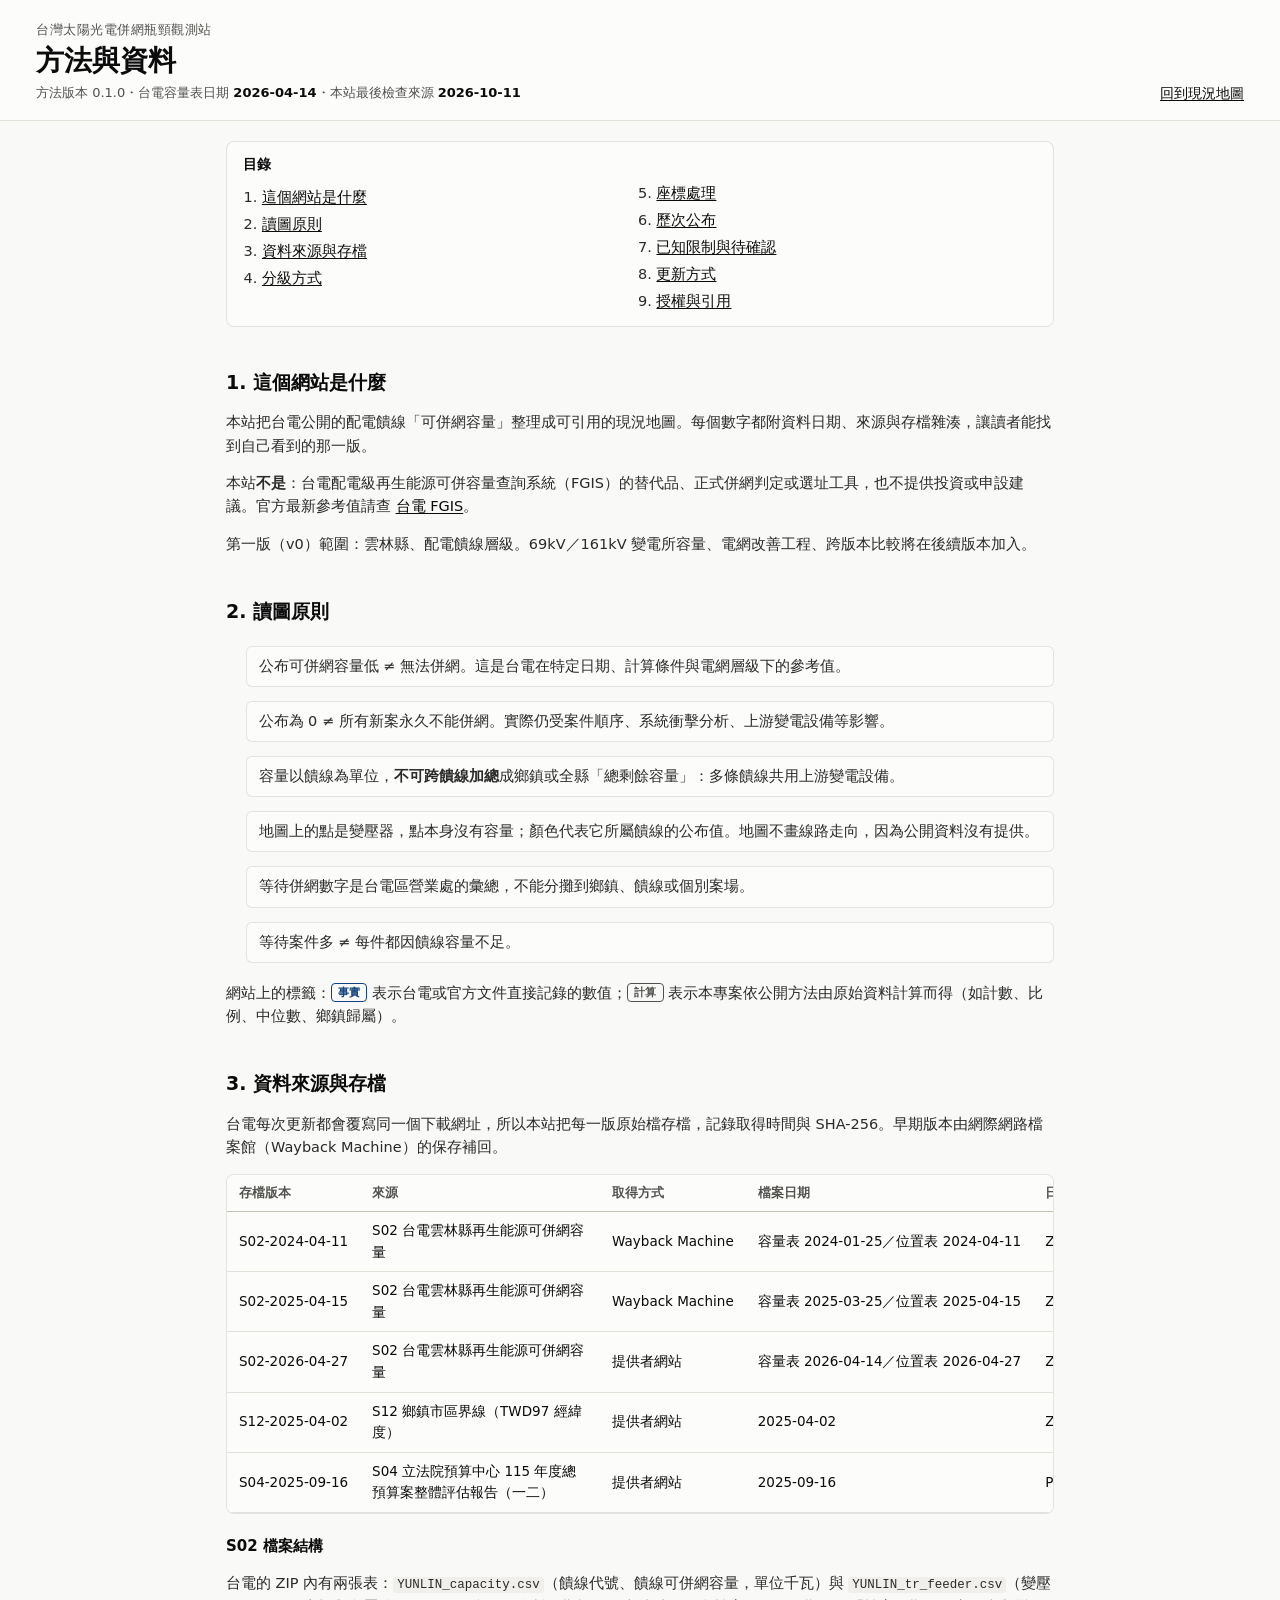
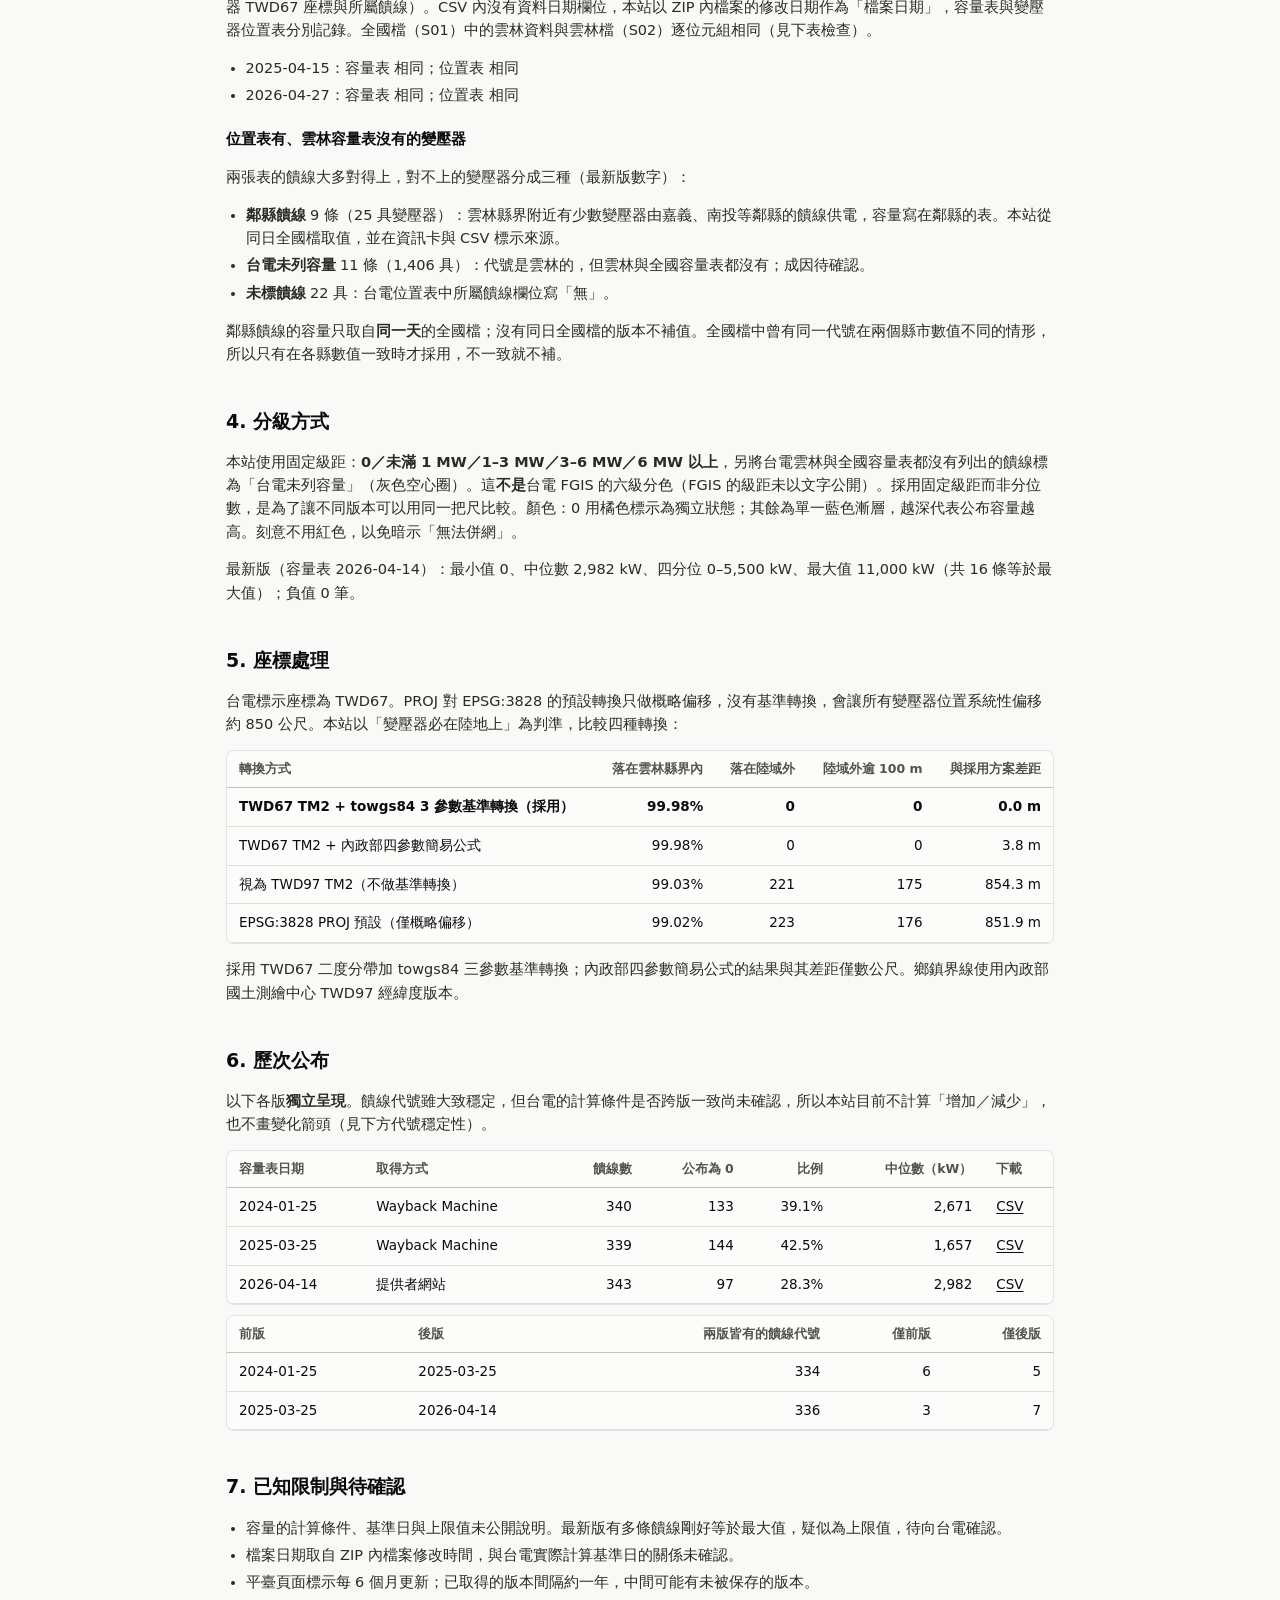
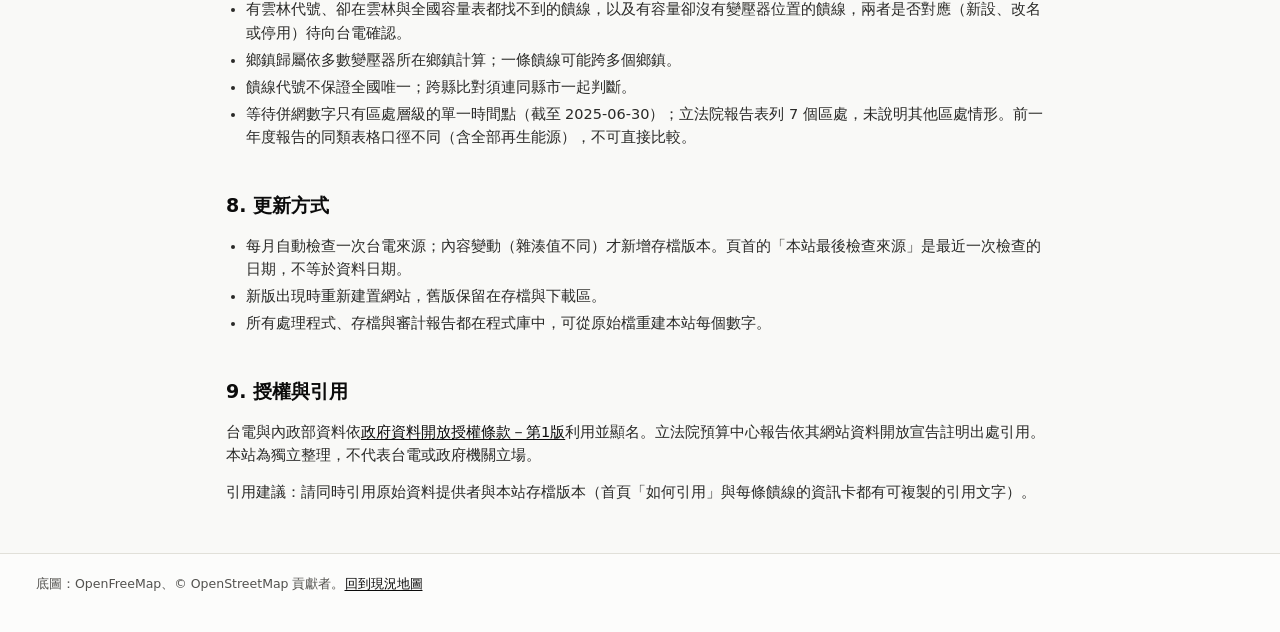
==== web/methods.html @ f29a84ef "Add single-file preview build and basemap fallback - src/publish/build_preview.py bundles the site i" ====
<!doctype html>
<html lang="zh-Hant-TW">
<head>
<meta charset="utf-8">
<meta name="viewport" content="width=device-width, initial-scale=1">
<title>方法與資料｜台灣太陽光電併網瓶頸觀測站</title>
<meta name="description" content="資料來源、存檔版本、座標處理、分級方式與限制說明。">
<link rel="stylesheet" href="style.css?v=0.1.2">
<style>
  .doc { max-width: 860px; }
  .doc h2 { font-size: 19px; margin: 36px 0 8px; padding-top: 4px; }
  .doc h3 { font-size: 15px; margin: 20px 0 6px; }
  .doc p, .doc li { font-size: 14.5px; color: #2a2a28; }
  .doc ul { padding-left: 1.3em; }
  .doc li { margin: 4px 0; }
  .doc code { font-size: 12.5px; background: #f0efec; padding: 1px 4px; border-radius: 3px; word-break: break-all; }
  .doc .table-scroll { margin: 10px 0; }
  .ne { display: grid; grid-template-columns: 1fr; gap: 6px; padding: 0; list-style: none; }
  .ne li { background: var(--surface); border: 1px solid var(--ring); border-radius: 6px; padding: 8px 12px; }
  #snap-table td:nth-child(2) { min-width: 240px; white-space: normal; }
  #crs-table td:first-child { min-width: 260px; }
  .toc { font-size: 13.5px; background: var(--surface); border: 1px solid var(--ring); border-radius: var(--radius); padding: 12px 16px; margin-top: 20px; }
  .toc ol { margin: 6px 0 0; padding-left: 1.4em; columns: 2; }
  @media (max-width: 600px) { .toc ol { columns: 1; } }
</style>
</head>
<body>
<header class="site-head">
  <div class="wrap head-row">
    <div>
      <p class="kicker">台灣太陽光電併網瓶頸觀測站</p>
      <h1>方法與資料</h1>
      <p class="dates" id="dates">載入中…</p>
    </div>
    <nav class="head-nav" aria-label="網站"><a href="./">回到現況地圖</a></nav>
  </div>
</header>

<main class="wrap doc">
  <nav class="toc" aria-label="目錄"><b>目錄</b>
    <ol>
      <li><a href="#what">這個網站是什麼</a></li>
      <li><a href="#read">讀圖原則</a></li>
      <li><a href="#sources">資料來源與存檔</a></li>
      <li><a href="#classes">分級方式</a></li>
      <li><a href="#crs">座標處理</a></li>
      <li><a href="#history">歷次公布</a></li>
      <li><a href="#limits">已知限制與待確認</a></li>
      <li><a href="#update">更新方式</a></li>
      <li><a href="#license">授權與引用</a></li>
    </ol>
  </nav>

  <h2 id="what">1. 這個網站是什麼</h2>
  <p>本站把台電公開的配電饋線「可併網容量」整理成可引用的現況地圖。每個數字都附資料日期、來源與存檔雜湊，讓讀者能找到自己看到的那一版。</p>
  <p>本站<b>不是</b>：台電配電級再生能源可併容量查詢系統（FGIS）的替代品、正式併網判定或選址工具，也不提供投資或申設建議。官方最新參考值請查 <a href="https://service.taipower.com.tw/hcweb/geohc/" rel="noopener">台電 FGIS</a>。</p>
  <p>第一版（v0）範圍：雲林縣、配電饋線層級。69kV／161kV 變電所容量、電網改善工程、跨版本比較將在後續版本加入。</p>

  <h2 id="read">2. 讀圖原則</h2>
  <ul class="ne">
    <li>公布可併網容量低 ≠ 無法併網。這是台電在特定日期、計算條件與電網層級下的參考值。</li>
    <li>公布為 0 ≠ 所有新案永久不能併網。實際仍受案件順序、系統衝擊分析、上游變電設備等影響。</li>
    <li>容量以饋線為單位，<b>不可跨饋線加總</b>成鄉鎮或全縣「總剩餘容量」：多條饋線共用上游變電設備。</li>
    <li>地圖上的點是變壓器，點本身沒有容量；顏色代表它所屬饋線的公布值。地圖不畫線路走向，因為公開資料沒有提供。</li>
    <li>等待併網數字是台電區營業處的彙總，不能分攤到鄉鎮、饋線或個別案場。</li>
    <li>等待案件多 ≠ 每件都因饋線容量不足。</li>
  </ul>
  <p>網站上的標籤：<span class="tag" data-tag="observed">事實</span> 表示台電或官方文件直接記錄的數值；<span class="tag" data-tag="derived">計算</span> 表示本專案依公開方法由原始資料計算而得（如計數、比例、中位數、鄉鎮歸屬）。</p>

  <h2 id="sources">3. 資料來源與存檔</h2>
  <p>台電每次更新都會覆寫同一個下載網址，所以本站把每一版原始檔存檔，記錄取得時間與 SHA-256。早期版本由網際網路檔案館（Wayback Machine）的保存補回。</p>
  <div class="table-scroll"><table class="data" id="snap-table">
    <thead><tr><th>存檔版本</th><th>來源</th><th>取得方式</th><th>檔案日期</th><th>日期依據</th><th>SHA-256</th></tr></thead>
    <tbody></tbody>
  </table></div>
  <h3>S02 檔案結構</h3>
  <p>台電的 ZIP 內有兩張表：<code>YUNLIN_capacity.csv</code>（饋線代號、饋線可併網容量，單位千瓦）與 <code>YUNLIN_tr_feeder.csv</code>（變壓器 TWD67 座標與所屬饋線）。CSV 內沒有資料日期欄位，本站以 ZIP 內檔案的修改日期作為「檔案日期」，容量表與變壓器位置表分別記錄。全國檔（S01）中的雲林資料與雲林檔（S02）逐位元組相同（見下表檢查）。</p>
  <ul id="xcheck"></ul>
  <h3>位置表有、雲林容量表沒有的變壓器</h3>
  <p>兩張表的饋線大多對得上，對不上的變壓器分成三種（最新版數字）：</p>
  <ul id="gap-list"></ul>
  <p>鄰縣饋線的容量只取自<b>同一天</b>的全國檔；沒有同日全國檔的版本不補值。全國檔中曾有同一代號在兩個縣市數值不同的情形，所以只有在各縣數值一致時才採用，不一致就不補。</p>

  <h2 id="classes">4. 分級方式</h2>
  <p>本站使用固定級距：<b>0／未滿 1 MW／1–3 MW／3–6 MW／6 MW 以上</b>，另將台電雲林與全國容量表都沒有列出的饋線標為「台電未列容量」（灰色空心圈）。這<b>不是</b>台電 FGIS 的六級分色（FGIS 的級距未以文字公開）。採用固定級距而非分位數，是為了讓不同版本可以用同一把尺比較。顏色：0 用橘色標示為獨立狀態；其餘為單一藍色漸層，越深代表公布容量越高。刻意不用紅色，以免暗示「無法併網」。</p>
  <p id="cap-note"></p>

  <h2 id="crs">5. 座標處理</h2>
  <p>台電標示座標為 TWD67。PROJ 對 EPSG:3828 的預設轉換只做概略偏移，沒有基準轉換，會讓所有變壓器位置系統性偏移約 850 公尺。本站以「變壓器必在陸地上」為判準，比較四種轉換：</p>
  <div class="table-scroll"><table class="data" id="crs-table">
    <thead><tr><th>轉換方式</th><th class="num">落在雲林縣界內</th><th class="num">落在陸域外</th><th class="num">陸域外逾 100 m</th><th class="num">與採用方案差距</th></tr></thead>
    <tbody></tbody>
  </table></div>
  <p>採用 TWD67 二度分帶加 towgs84 三參數基準轉換；內政部四參數簡易公式的結果與其差距僅數公尺。鄉鎮界線使用內政部國土測繪中心 TWD97 經緯度版本。</p>

  <h2 id="history">6. 歷次公布</h2>
  <p>以下各版<b>獨立呈現</b>。饋線代號雖大致穩定，但台電的計算條件是否跨版一致尚未確認，所以本站目前不計算「增加／減少」，也不畫變化箭頭（見下方代號穩定性）。</p>
  <div class="table-scroll"><table class="data" id="hist-table">
    <thead><tr><th>容量表日期</th><th>取得方式</th><th class="num">饋線數</th><th class="num">公布為 0</th><th class="num">比例</th><th class="num">中位數（kW）</th><th>下載</th></tr></thead>
    <tbody></tbody>
  </table></div>
  <div class="table-scroll"><table class="data" id="stab-table">
    <thead><tr><th>前版</th><th>後版</th><th class="num">兩版皆有的饋線代號</th><th class="num">僅前版</th><th class="num">僅後版</th></tr></thead>
    <tbody></tbody>
  </table></div>

  <h2 id="limits">7. 已知限制與待確認</h2>
  <ul>
    <li>容量的計算條件、基準日與上限值未公開說明。最新版有多條饋線剛好等於最大值，疑似為上限值，待向台電確認。</li>
    <li>檔案日期取自 ZIP 內檔案修改時間，與台電實際計算基準日的關係未確認。</li>
    <li>平臺頁面標示每 6 個月更新；已取得的版本間隔約一年，中間可能有未被保存的版本。</li>
    <li>有雲林代號、卻在雲林與全國容量表都找不到的饋線，以及有容量卻沒有變壓器位置的饋線，兩者是否對應（新設、改名或停用）待向台電確認。</li>
    <li>鄉鎮歸屬依多數變壓器所在鄉鎮計算；一條饋線可能跨多個鄉鎮。</li>
    <li>饋線代號不保證全國唯一；跨縣比對須連同縣市一起判斷。</li>
    <li>等待併網數字只有區處層級的單一時間點（截至 2025-06-30）；立法院報告表列 7 個區處，未說明其他區處情形。前一年度報告的同類表格口徑不同（含全部再生能源），不可直接比較。</li>
  </ul>

  <h2 id="update">8. 更新方式</h2>
  <ul>
    <li>每月自動檢查一次台電來源；內容變動（雜湊值不同）才新增存檔版本。頁首的「本站最後檢查來源」是最近一次檢查的日期，不等於資料日期。</li>
    <li>新版出現時重新建置網站，舊版保留在存檔與下載區。</li>
    <li>所有處理程式、存檔與審計報告都在程式庫中，可從原始檔重建本站每個數字。</li>
  </ul>

  <h2 id="license">9. 授權與引用</h2>
  <p>台電與內政部資料依<a href="https://data.gov.tw/license">政府資料開放授權條款－第1版</a>利用並顯名。立法院預算中心報告依其網站資料開放宣告註明出處引用。本站為獨立整理，不代表台電或政府機關立場。</p>
  <p>引用建議：請同時引用原始資料提供者與本站存檔版本（首頁「如何引用」與每條饋線的資訊卡都有可複製的引用文字）。</p>
</main>

<footer class="site-foot"><div class="wrap"><p>底圖：OpenFreeMap、© OpenStreetMap 貢獻者。<a href="./">回到現況地圖</a></p></div></footer>

<script src="config.js?v=0.1.2"></script>
<script>
(async () => {
  const esc = (s) => String(s ?? "").replace(/[&<>"']/g, (c) => ({ "&": "&amp;", "<": "&lt;", ">": "&gt;", '"': "&quot;", "'": "&#39;" })[c]);
  const fmt = (n, d = 0) => (n == null ? "—" : Number(n).toLocaleString("zh-TW", { minimumFractionDigits: d, maximumFractionDigits: d }));
  const pct = (x) => `${(x * 100).toFixed(1)}%`;
  const CFG = window.SITE_CONFIG || {};
  const INLINE = window.__INLINE_DATA__ || null; // set in the standalone preview
  const getJSON = (u) => (INLINE && u in INLINE ? Promise.resolve(INLINE[u]) : fetch(u).then((r) => (r.ok ? r.json() : null)).catch(() => null));
  const dl = (path) => (INLINE && typeof INLINE[path] === "string"
    ? URL.createObjectURL(new Blob(["\ufeff" + INLINE[path]], { type: "text/csv;charset=utf-8" }))
    : path);
  const S = await getJSON("data/summary.json");
  const Q = await getJSON("data/queue.json");
  const L = S.latest;
  const origin = { publisher_live: "提供者網站", wayback: "Wayback Machine" };
  const basis = { zip_member_mtime: "ZIP 內檔案日期", pdf_creation_date: "PDF 建立日期" };
  const link = (path) => (CFG.repoUrl ? `<a href="${esc(CFG.repoUrl)}/blob/${esc(CFG.repoBranch || "main")}/${esc(path)}">存檔</a>` : "");

  document.getElementById("dates").innerHTML = `方法版本 ${esc(S.method_version)}・台電容量表日期 <b>${esc(L.capacity_date)}</b>・本站最後檢查來源 <b>${esc((S.source_last_checked || "").slice(0, 10))}</b>`;

  const snaps = [
    ...S.history.map((h) => ({ id: h.snapshot_id, src: "S02 台電雲林縣再生能源可併網容量", origin: h.origin, date: `容量表 ${h.capacity_date}／位置表 ${h.points_date}`, basis: "zip_member_mtime", sha: h.archive_sha256, path: h.archive_path })),
    { id: S.sources.S12.snapshot_id, src: "S12 鄉鎮市區界線（TWD97 經緯度）", origin: "publisher_live", date: S.sources.S12.snapshot_id.slice(4), basis: "zip_member_mtime", sha: S.sources.S12.sha256, path: `data/raw/S12/${S.sources.S12.snapshot_id.slice(4)}/township_1140318.zip` },
    ...(Q ? [{ id: `S04-2025-09-16`, src: "S04 立法院預算中心 115 年度總預算案整體評估報告（一二）", origin: "publisher_live", date: "2025-09-16", basis: "pdf_creation_date", sha: Q.archive_sha256, path: Q.archive_path }] : []),
  ];
  document.querySelector("#snap-table tbody").innerHTML = snaps.map((s) => `<tr><td>${esc(s.id)}</td><td>${esc(s.src)}</td><td>${esc(origin[s.origin] || s.origin)}</td><td>${esc(s.date)}</td><td>${esc(basis[s.basis])}</td><td><code title="${esc(s.sha)}">${esc(s.sha.slice(0, 16))}…</code> ${link(s.path)}</td></tr>`).join("");

  document.getElementById("xcheck").innerHTML = S.s01_s02_cross_check.map((c) => `<li>${esc(c.file_date)}：容量表 ${c.capacity === "identical" ? "相同" : esc(c.capacity)}；位置表 ${c.tr_feeder === "identical" ? "相同" : esc(c.tr_feeder)}</li>`).join("");
  const st = L.stats;
  document.getElementById("gap-list").innerHTML = [
    `<li><b>鄰縣饋線</b> ${fmt(st.feeders_other_county)} 條（${fmt(st.points_other_county)} 具變壓器）：雲林縣界附近有少數變壓器由嘉義、南投等鄰縣的饋線供電，容量寫在鄰縣的表。本站從同日全國檔取值，並在資訊卡與 CSV 標示來源。</li>`,
    `<li><b>台電未列容量</b> ${fmt(st.feeders_no_capacity_row)} 條（${fmt(st.points_no_capacity_row)} 具）：代號是雲林的，但雲林與全國容量表都沒有；成因待確認。</li>`,
    `<li><b>未標饋線</b> ${fmt(st.points_feeder_code_none)} 具：台電位置表中所屬饋線欄位寫「無」。</li>`,
  ].join("");
  document.getElementById("cap-note").textContent = `最新版（容量表 ${L.capacity_date}）：最小值 0、中位數 ${fmt(st.median_kw)} kW、四分位 ${fmt(st.p25_kw)}–${fmt(st.p75_kw)} kW、最大值 ${fmt(st.max_kw)} kW（共 ${st.count_at_max} 條等於最大值）；負值 ${st.negatives} 筆。`;

  document.querySelector("#crs-table tbody").innerHTML = Object.entries(S.crs.tests).map(([k, v]) => `<tr${k === S.crs.chosen ? ' style="font-weight:600"' : ""}><td style="white-space:normal">${esc(v.name)}${k === S.crs.chosen ? "（採用）" : ""}</td><td class="num">${(v.inside_county * 100).toFixed(2)}%</td><td class="num">${fmt(v.off_land_points)}</td><td class="num">${fmt(v.off_land_over_100m)}</td><td class="num">${fmt(v.mean_offset_from_towgs84_m, 1)} m</td></tr>`).join("");

  document.querySelector("#hist-table tbody").innerHTML = S.history.map((h) => `<tr><td>${esc(h.capacity_date)}</td><td>${esc(origin[h.origin] || h.origin)}</td><td class="num">${fmt(h.stats.feeders_with_capacity)}</td><td class="num">${fmt(h.stats.zero)}</td><td class="num">${pct(h.stats.zero_share)}</td><td class="num">${fmt(h.stats.median_kw)}</td><td><a href="${esc(dl(`data/download/yunlin_feeders_${h.capacity_date}.csv`))}" download="yunlin_feeders_${esc(h.capacity_date)}.csv">CSV</a></td></tr>`).join("");
  document.querySelector("#stab-table tbody").innerHTML = S.feeder_key_stability.map((x) => `<tr><td>${esc(x.from)}</td><td>${esc(x.to)}</td><td class="num">${fmt(x.common)}</td><td class="num">${fmt(x.only_from)}</td><td class="num">${fmt(x.only_to)}</td></tr>`).join("");
})();
</script>
</body>
</html>
---- web/style.css ----
:root {
  color-scheme: light;
  --page: #f9f9f7;
  --surface: #fcfcfb;
  --ink: #0b0b0b;
  --ink-2: #52514e;
  --ink-3: #6b6a66;
  --hair: #e1e0d9;
  --axis: #c3c2b7;
  --ring: rgba(11, 11, 11, 0.10);
  --focus: #256abf;

  /* capacity classes: "0" is a distinct state; the rest one blue ramp, light -> dark = more remaining */
  --c0: #eb6834;
  --c1: #86b6ef;
  --c2: #3987e5;
  --c3: #256abf;
  --c4: #104281;
  --cna: #898781;

  --tag-observed: #104281;
  --tag-derived: #52514e;

  --sans: system-ui, -apple-system, "PingFang TC", "Noto Sans TC", "Microsoft JhengHei", "Segoe UI", sans-serif;
  --radius: 8px;
}

* { box-sizing: border-box; }
html { -webkit-text-size-adjust: 100%; }
body {
  margin: 0;
  background: var(--page);
  color: var(--ink);
  font: 15px/1.6 var(--sans);
}
a { color: var(--ink); text-underline-offset: 2px; }
a:hover { color: var(--focus); }
:focus-visible { outline: 2px solid var(--focus); outline-offset: 2px; }
.skip { position: absolute; left: -9999px; }
.skip:focus { left: 16px; top: 8px; background: var(--surface); padding: 6px 10px; z-index: 10; }

.wrap { max-width: 1240px; margin: 0 auto; padding: 0 16px; }

/* header */
.site-head { background: var(--surface); border-bottom: 1px solid var(--hair); }
.head-row { display: flex; justify-content: space-between; align-items: flex-end; gap: 16px; padding-top: 20px; padding-bottom: 16px; flex-wrap: wrap; }
.kicker { margin: 0; font-size: 13px; color: var(--ink-2); letter-spacing: 0.04em; }
h1 { margin: 2px 0 4px; font-size: clamp(20px, 3.2vw, 28px); line-height: 1.3; font-weight: 700; }
.dates { margin: 0; font-size: 13px; color: var(--ink-2); }
.dates b { color: var(--ink); font-weight: 600; }
.head-nav { display: flex; gap: 16px; font-size: 14px; }

/* KPI tiles */
.kpis { display: grid; grid-template-columns: repeat(auto-fit, minmax(200px, 1fr)); gap: 12px; margin-top: 20px; }
.tile { background: var(--surface); border: 1px solid var(--ring); border-radius: var(--radius); padding: 14px 16px 12px; }
.tile-label { margin: 0; font-size: 13px; color: var(--ink-2); display: flex; gap: 6px; align-items: center; flex-wrap: wrap; }
.tile-value { margin: 4px 0 2px; font-size: 30px; font-weight: 700; line-height: 1.15; }
.tile-value small { font-size: 15px; font-weight: 500; color: var(--ink-2); margin-left: 4px; }
.tile-foot { margin: 0; font-size: 12px; color: var(--ink-3); }
.tile .swatch { width: 10px; height: 10px; }
.tile-hist { margin: 6px 0 4px; display: grid; grid-template-columns: auto auto; justify-content: start; gap: 0 14px; font-size: 14px; font-variant-numeric: tabular-nums; }
.tile-hist span { color: var(--ink-2); }
.tile-hist b:last-child { font-size: 15px; }

.caveat-line { margin: 14px auto 0; font-size: 14px; color: var(--ink-2); }
.caveat-line strong { color: var(--ink); }
.caveat-line em { font-style: normal; text-decoration: underline; text-decoration-color: var(--axis); text-underline-offset: 3px; }

/* tags: claim type (spec §5.1) */
.tag { display: inline-block; font-size: 11px; font-weight: 600; line-height: 1; padding: 3px 6px; border-radius: 4px; border: 1px solid currentColor; vertical-align: 2px; cursor: help; letter-spacing: 0.02em; }
.tag[data-tag="observed"] { color: var(--tag-observed); }
.tag[data-tag="derived"] { color: var(--tag-derived); }

/* map + panel */
.explore { display: grid; grid-template-columns: minmax(0, 1fr) 360px; gap: 16px; margin-top: 16px; align-items: start; }
.map-col { min-width: 0; }
#map { height: min(72vh, 680px); min-height: 420px; border-radius: var(--radius); border: 1px solid var(--ring); background: #eef0f0; }
.map-warn { margin: 0 0 8px; padding: 8px 12px; font-size: 13px; background: #fff4e5; border: 1px solid #f1c27d; border-radius: 6px; color: #5c3b00; }
.preview-banner { background: #0b0b0b; color: #fff; font-size: 13px; padding: 8px 16px; text-align: center; line-height: 1.5; }
.map-note { margin: 8px 2px 0; font-size: 12.5px; color: var(--ink-3); }
.panel { background: var(--surface); border: 1px solid var(--ring); border-radius: var(--radius); padding: 16px; position: sticky; top: 12px; max-height: calc(100vh - 24px); overflow: auto; }
.panel-title { margin: 0; font-size: 16px; }
.panel-sub { margin: 4px 0 12px; font-size: 12.5px; color: var(--ink-3); }

.legend { list-style: none; margin: 0; padding: 0; display: grid; gap: 2px; }
.legend button { all: unset; box-sizing: border-box; width: 100%; display: grid; grid-template-columns: 16px 1fr auto; gap: 10px; align-items: center; padding: 7px 8px; border-radius: 6px; cursor: pointer; min-height: 40px; }
.legend button:hover { background: #f0efec; }
.legend button:focus-visible { outline: 2px solid var(--focus); }
.legend button[aria-pressed="false"] { opacity: 0.4; }
.legend button[aria-pressed="false"] .swatch { background: transparent !important; }
.legend .lab { font-size: 14px; }
.legend .lab small { display: block; color: var(--ink-3); font-size: 11.5px; line-height: 1.3; }
.legend .cnt { font-size: 13px; color: var(--ink-2); font-variant-numeric: tabular-nums; text-align: right; }
.legend .bar { grid-column: 2 / 4; height: 4px; background: var(--hair); border-radius: 2px; overflow: hidden; margin-top: -4px; }
.legend .bar i { display: block; height: 100%; border-radius: 2px; }
.legend .cnt small { display: block; font-size: 11px; color: var(--ink-3); }
.legend-note { margin-top: 8px; font-size: 12px; line-height: 1.55; color: var(--ink-2); background: #f4f3f0; padding: 8px 10px; border-radius: 6px; }
.legend-actions { margin-top: 8px; font-size: 12.5px; }
.legend-actions button { all: unset; cursor: pointer; text-decoration: underline; color: var(--ink-2); }

.swatch { display: inline-block; width: 14px; height: 14px; border-radius: 50%; border: 1.5px solid transparent; flex: none; }
.swatch.na { background: transparent !important; border-color: var(--cna); }

/* feeder card */
.card-head { display: flex; justify-content: space-between; align-items: center; gap: 8px; }
.card-head h2 { margin: 0; font-size: 20px; letter-spacing: 0.02em; }
.close { all: unset; cursor: pointer; font-size: 13px; color: var(--ink-2); padding: 6px 8px; border-radius: 6px; }
.close:hover { background: #f0efec; }
.big { margin: 10px 0 0; font-size: 34px; font-weight: 700; line-height: 1.1; }
.big small { font-size: 15px; font-weight: 500; color: var(--ink-2); margin-left: 4px; }
.class-chip { display: inline-flex; gap: 6px; align-items: center; font-size: 13px; color: var(--ink-2); margin-top: 6px; }
.meta { margin: 12px 0 0; display: grid; grid-template-columns: auto 1fr; gap: 4px 12px; font-size: 13.5px; }
.meta dt { color: var(--ink-3); }
.meta dd { margin: 0; }
.callout { margin: 14px 0 0; padding: 10px 12px; border-left: 3px solid var(--axis); background: #f4f3f0; font-size: 13px; color: var(--ink-2); border-radius: 0 6px 6px 0; }
.callout b { color: var(--ink); }
.flags { margin: 10px 0 0; padding: 0; list-style: none; font-size: 12.5px; color: var(--ink-2); }
.flags li::before { content: "註記："; color: var(--ink-3); }
.cite-mini { margin-top: 14px; border-top: 1px solid var(--hair); padding-top: 12px; }
.cite-mini h3 { margin: 0 0 6px; font-size: 13px; }
.cite-mini .cite-text { font-size: 12.5px; }
.btn-row { display: flex; gap: 8px; flex-wrap: wrap; margin-top: 8px; }
.links { margin: 12px 0 0; padding: 0; list-style: none; font-size: 13px; display: grid; gap: 4px; }

.btn { all: unset; box-sizing: border-box; display: inline-flex; align-items: center; gap: 6px; cursor: pointer; font-size: 13px; padding: 7px 12px; min-height: 36px; border: 1px solid var(--axis); border-radius: 6px; background: var(--surface); color: var(--ink); }
.btn:hover { border-color: var(--ink-2); }
.btn:focus-visible { outline: 2px solid var(--focus); }
.btn.done { border-color: #006300; color: #006300; }

/* queue band */
.band { margin-top: 20px; background: var(--surface); border: 1px solid var(--ring); border-radius: var(--radius); padding: 16px; display: grid; grid-template-columns: minmax(0, 1fr) minmax(0, 1.4fr); gap: 16px 24px; }
.band h2 { margin: 0 0 4px; font-size: 16px; }
.band .scope { margin: 0; font-size: 12.5px; color: var(--ink-3); }
.band-figs { display: flex; gap: 28px; flex-wrap: wrap; align-items: flex-end; }
.band-figs div { min-width: 120px; }
.band-figs .v { font-size: 26px; font-weight: 700; line-height: 1.1; }
.band-figs .v small { font-size: 14px; font-weight: 500; color: var(--ink-2); margin-left: 3px; }
.band-figs .l { font-size: 12.5px; color: var(--ink-2); }
.band .src { grid-column: 1 / -1; margin: 0; font-size: 12px; color: var(--ink-3); }
.band .src a { color: var(--ink-2); }

/* blocks & tables */
.block { margin-top: 32px; }
.block-head h2 { margin: 0; font-size: 18px; }
.block-sub { margin: 4px 0 12px; font-size: 13px; color: var(--ink-2); max-width: 760px; }
.table-scroll { overflow: auto; background: var(--surface); border: 1px solid var(--ring); border-radius: var(--radius); }
.table-scroll.tall { max-height: 560px; }
table.data { width: 100%; border-collapse: collapse; font-size: 13.5px; }
table.data th, table.data td { padding: 8px 12px; border-bottom: 1px solid var(--hair); text-align: left; white-space: nowrap; }
table.data thead th { position: sticky; top: 0; background: var(--surface); z-index: 1; font-size: 12.5px; color: var(--ink-2); font-weight: 600; border-bottom: 1px solid var(--axis); }
table.data th button { all: unset; cursor: pointer; }
table.data th button[data-dir="asc"]::after { content: " ▲"; font-size: 10px; }
table.data th button[data-dir="desc"]::after { content: " ▼"; font-size: 10px; }
table.data .num { text-align: right; font-variant-numeric: tabular-nums; }
table.data tbody tr { cursor: pointer; }
table.data tbody tr:hover { background: #f4f3f0; }
table.data tbody tr[aria-selected="true"] { background: #e8f0fb; }
table.data .src-note { display: block; font-size: 11px; color: var(--ink-3); font-weight: 400; }
table.data td.flag { color: var(--ink-3); font-size: 12.5px; white-space: normal; min-width: 160px; }
.cls { display: inline-flex; align-items: center; gap: 6px; }
.cls .swatch { width: 10px; height: 10px; }
.town-table tbody tr { cursor: default; }
.bar-col { width: 36%; min-width: 160px; }
.ibar { display: flex; align-items: center; gap: 8px; }
.ibar span { flex: 1; height: 8px; background: var(--hair); border-radius: 4px; overflow: hidden; }
.ibar i { display: block; height: 100%; background: var(--c0); border-radius: 4px; }
.ibar b { font-weight: 500; font-variant-numeric: tabular-nums; min-width: 44px; text-align: right; }

.table-tools { display: flex; gap: 12px; align-items: flex-end; flex-wrap: wrap; margin-bottom: 10px; }
.field { display: grid; gap: 4px; font-size: 12.5px; color: var(--ink-2); }
.field input, .field select { font: inherit; font-size: 14px; padding: 7px 10px; min-height: 36px; border: 1px solid var(--axis); border-radius: 6px; background: var(--surface); color: var(--ink); min-width: 200px; }
.count { font-size: 12.5px; color: var(--ink-3); margin-left: auto; }

.cite-grid { display: grid; grid-template-columns: repeat(auto-fit, minmax(300px, 1fr)); gap: 12px; }
.cite-box { background: var(--surface); border: 1px solid var(--ring); border-radius: var(--radius); padding: 14px 16px; }
.cite-box h3 { margin: 0 0 6px; font-size: 14px; }
.cite-text { margin: 0 0 10px; font-size: 13px; color: var(--ink-2); word-break: break-all; line-height: 1.7; }

.site-foot { margin-top: 48px; border-top: 1px solid var(--hair); background: var(--surface); padding: 20px 0 32px; font-size: 12.5px; color: var(--ink-2); }
.site-foot p { margin: 0 0 6px; max-width: 900px; }

/* map popup */
.maplibregl-popup-content { font: 13px/1.5 var(--sans); padding: 8px 10px; border-radius: 6px; box-shadow: 0 2px 8px rgba(0,0,0,.15); }
.pop b { font-size: 14px; }
.pop small { color: var(--ink-3); }

@media (max-width: 900px) {
  .explore { grid-template-columns: 1fr; }
  .panel { position: static; max-height: none; }
  #map { height: 62vh; min-height: 360px; }
  .band { grid-template-columns: 1fr; }
}
@media (max-width: 520px) {
  .tile-value { font-size: 26px; }
  .field input, .field select { min-width: 0; width: 100%; }
  .field { flex: 1 1 100%; }
  .count { margin-left: 0; }
}
@media print {
  #map, .table-tools, .head-nav, .btn { display: none !important; }
  .explore { grid-template-columns: 1fr; }
}
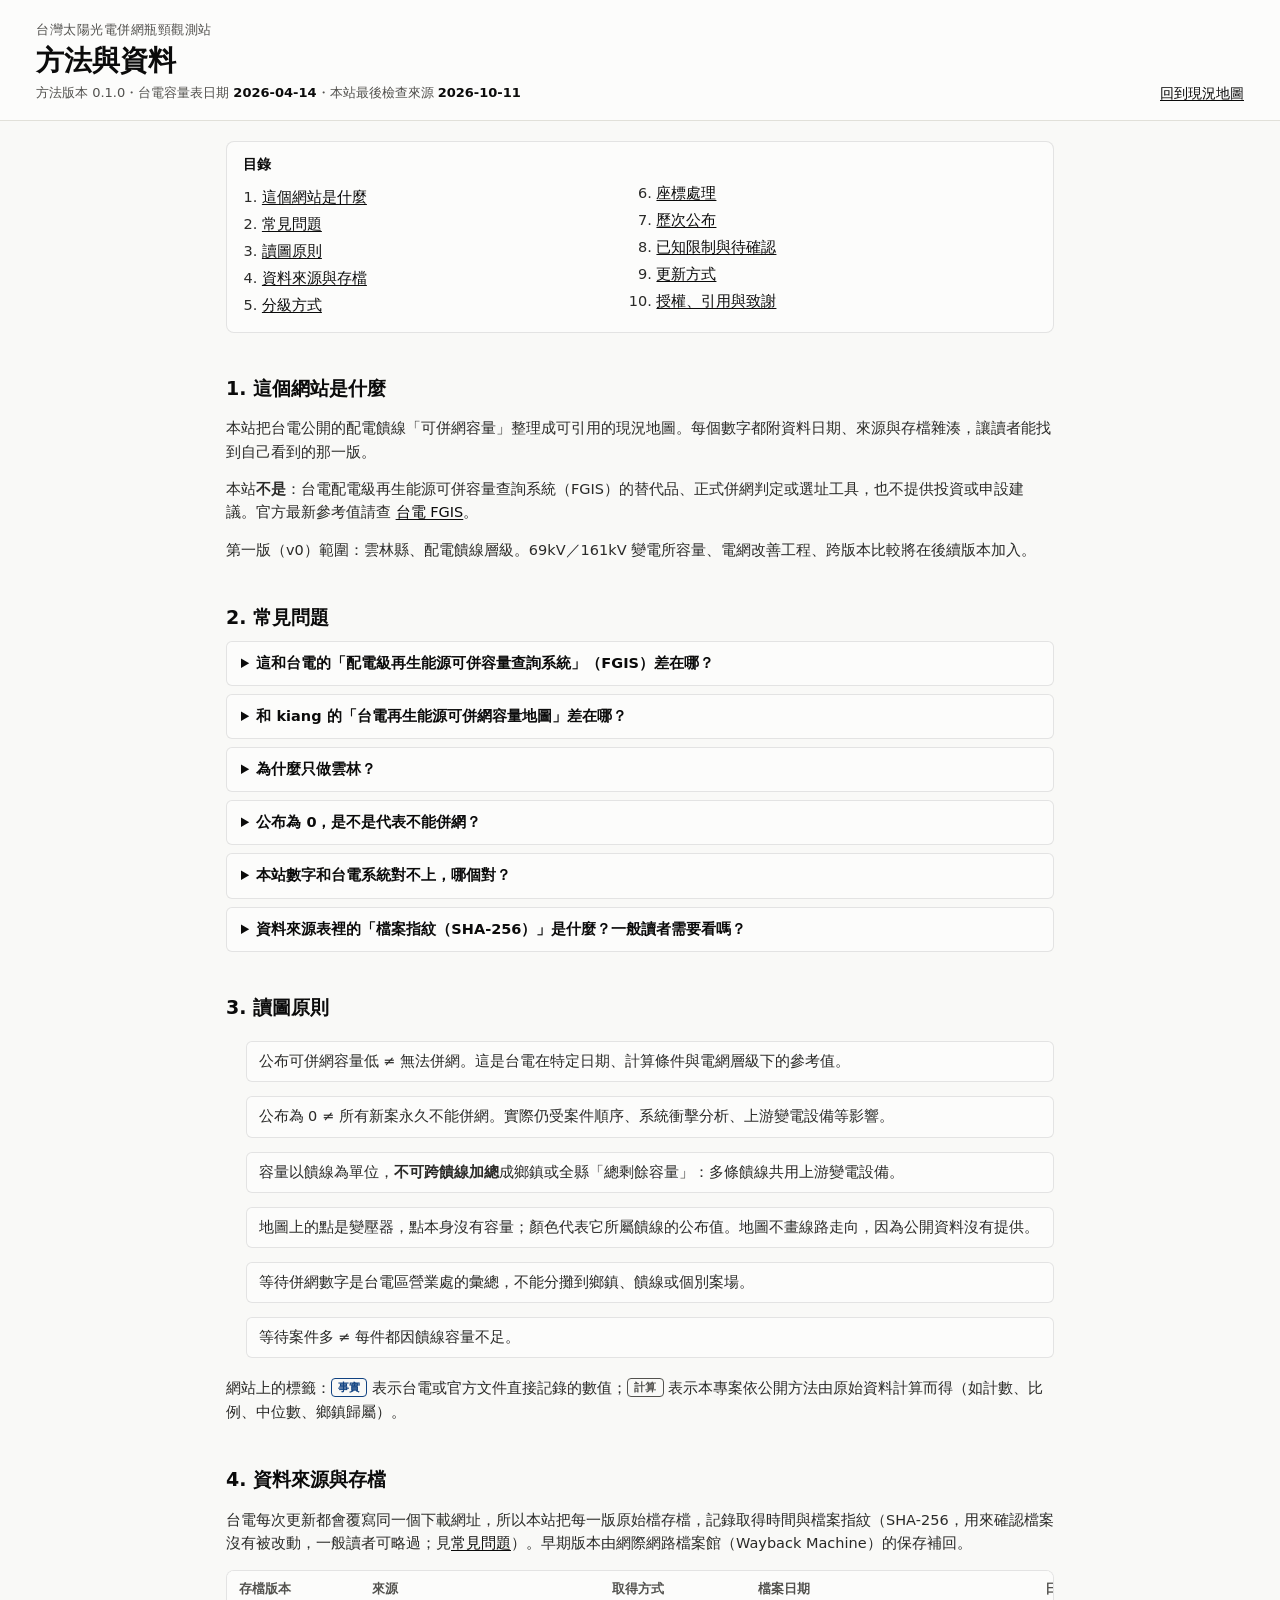
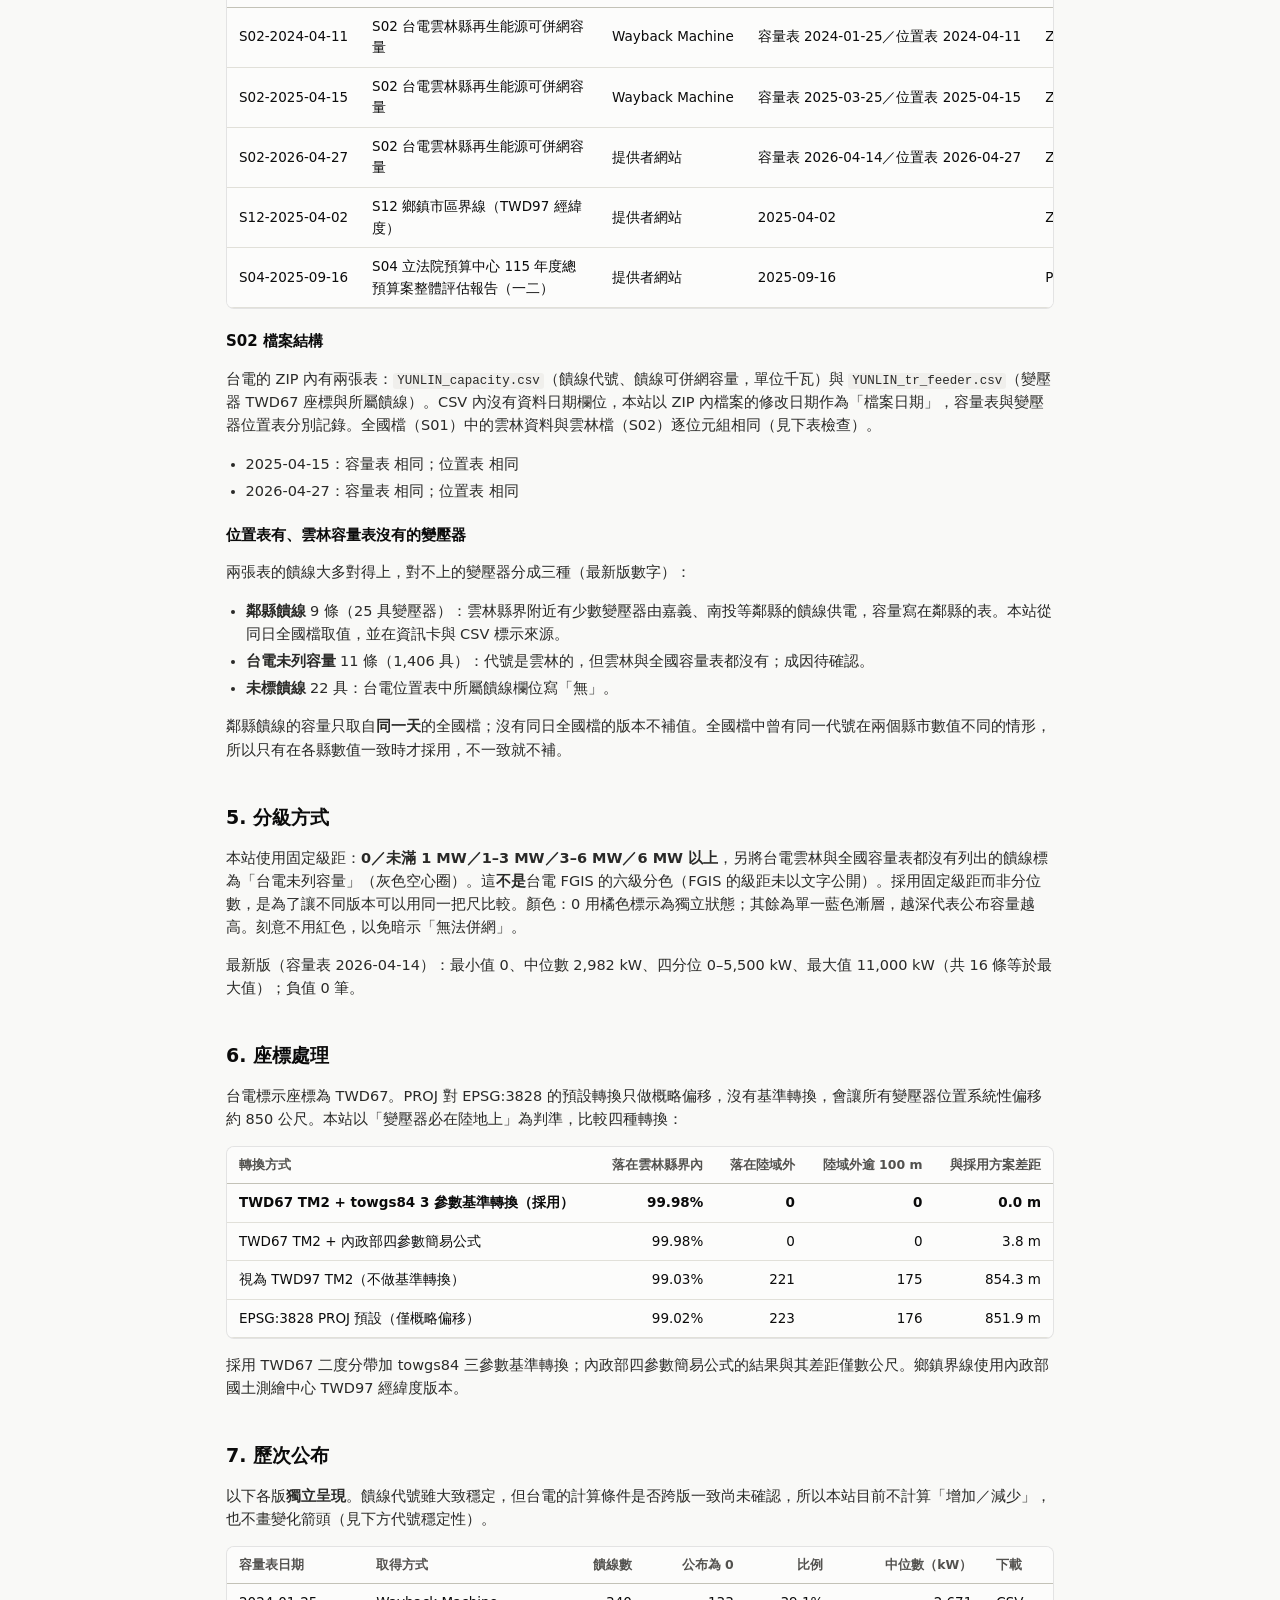
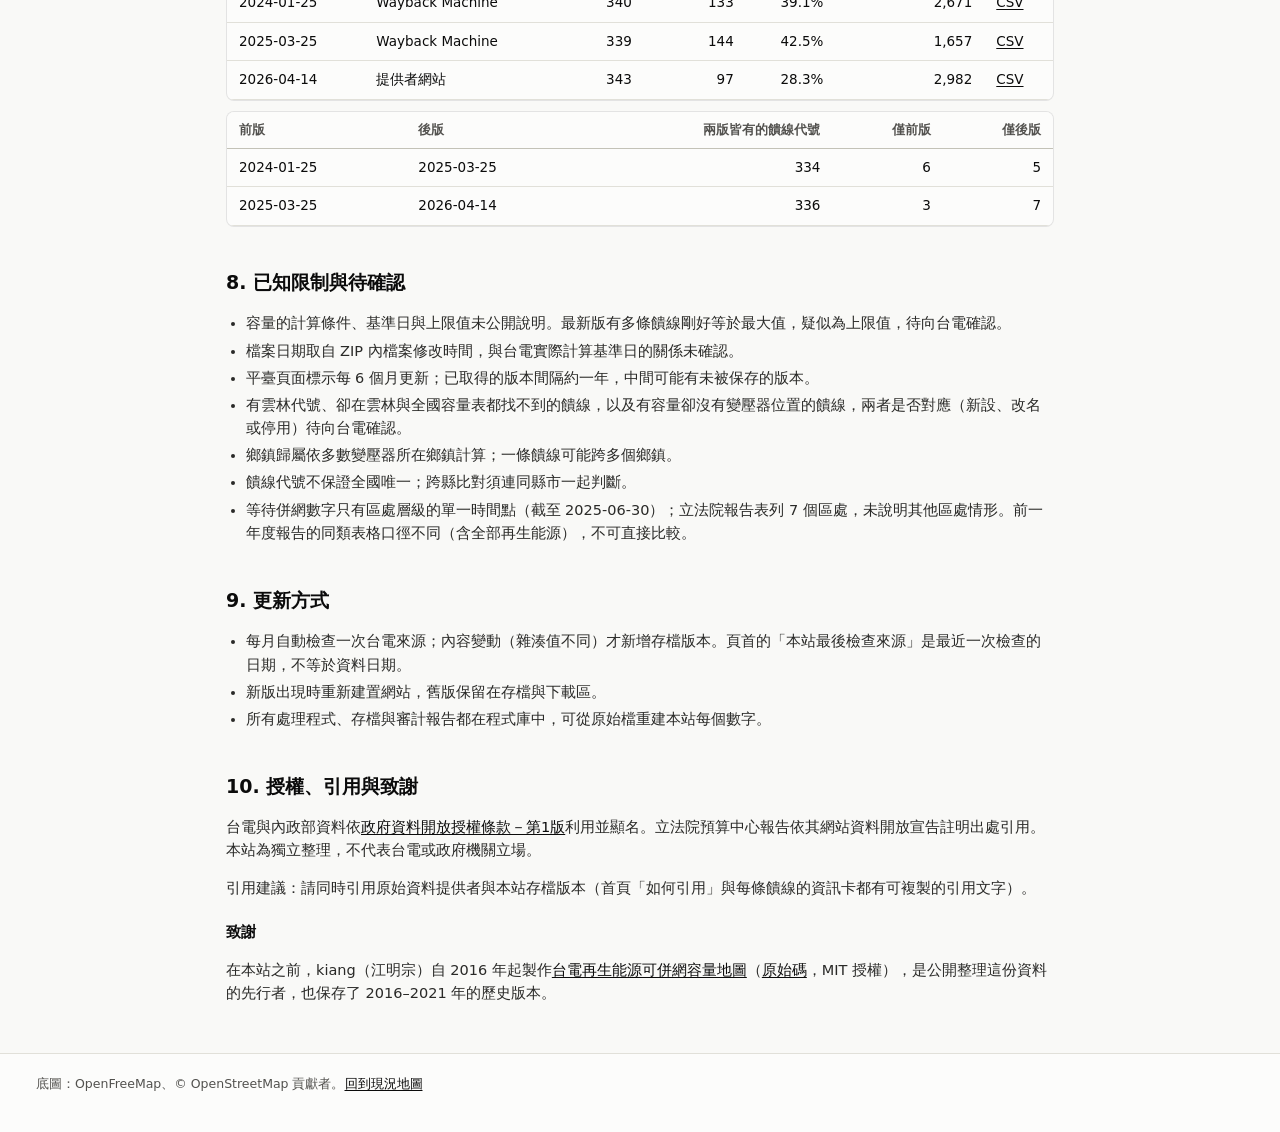
==== commit 48d8f74e: "Add FAQ and credit to methods page; keep hashes off the main page - Methods page gets a FAQ section " ====
--- a/web/methods.html
+++ b/web/methods.html
@@ -5,7 +5,7 @@
 <meta name="viewport" content="width=device-width, initial-scale=1">
 <title>方法與資料｜台灣太陽光電併網瓶頸觀測站</title>
 <meta name="description" content="資料來源、存檔版本、座標處理、分級方式與限制說明。">
-<link rel="stylesheet" href="style.css?v=0.1.2">
+<link rel="stylesheet" href="style.css?v=0.1.3">
 <style>
   .doc { max-width: 860px; }
   .doc h2 { font-size: 19px; margin: 36px 0 8px; padding-top: 4px; }
@@ -19,6 +19,10 @@
   .ne li { background: var(--surface); border: 1px solid var(--ring); border-radius: 6px; padding: 8px 12px; }
   #snap-table td:nth-child(2) { min-width: 240px; white-space: normal; }
   #crs-table td:first-child { min-width: 260px; }
+  .faq { background: var(--surface); border: 1px solid var(--ring); border-radius: 6px; padding: 10px 14px; margin: 8px 0; }
+  .faq summary { cursor: pointer; font-weight: 600; font-size: 14.5px; }
+  .faq[open] summary { margin-bottom: 6px; }
+  .faq p, .faq li { font-size: 14px; }
   .toc { font-size: 13.5px; background: var(--surface); border: 1px solid var(--ring); border-radius: var(--radius); padding: 12px 16px; margin-top: 20px; }
   .toc ol { margin: 6px 0 0; padding-left: 1.4em; columns: 2; }
   @media (max-width: 600px) { .toc ol { columns: 1; } }
@@ -40,6 +44,7 @@
   <nav class="toc" aria-label="目錄"><b>目錄</b>
     <ol>
       <li><a href="#what">這個網站是什麼</a></li>
+      <li><a href="#faq">常見問題</a></li>
       <li><a href="#read">讀圖原則</a></li>
       <li><a href="#sources">資料來源與存檔</a></li>
       <li><a href="#classes">分級方式</a></li>
@@ -47,7 +52,7 @@
       <li><a href="#history">歷次公布</a></li>
       <li><a href="#limits">已知限制與待確認</a></li>
       <li><a href="#update">更新方式</a></li>
-      <li><a href="#license">授權與引用</a></li>
+      <li><a href="#license">授權、引用與致謝</a></li>
     </ol>
   </nav>
 
@@ -56,7 +61,47 @@
   <p>本站<b>不是</b>：台電配電級再生能源可併容量查詢系統（FGIS）的替代品、正式併網判定或選址工具，也不提供投資或申設建議。官方最新參考值請查 <a href="https://service.taipower.com.tw/hcweb/geohc/" rel="noopener">台電 FGIS</a>。</p>
   <p>第一版（v0）範圍：雲林縣、配電饋線層級。69kV／161kV 變電所容量、電網改善工程、跨版本比較將在後續版本加入。</p>
 
-  <h2 id="read">2. 讀圖原則</h2>
+  <h2 id="faq">2. 常見問題</h2>
+  <details class="faq" id="faq-fgis">
+    <summary>這和台電的「配電級再生能源可併容量查詢系統」（FGIS）差在哪？</summary>
+    <p>台電的系統回答「這個地點現在大概能不能接」；本站記錄「台電公開資料在哪一天寫了什麼」，並讓這些數字可以引用與檢驗。</p>
+    <ul>
+      <li><b>細度：</b>台電系統以饋線「區段」顯示、分六級顏色（台電說明全國約 326 萬個區段）；本站使用台電開放資料，一條饋線一個值。</li>
+      <li><b>時間：</b>台電系統只顯示當下；本站保存每一版公開檔案，並標明日期。</li>
+      <li><b>查詢：</b>台電系統可用地址、地標、座標與饋線代號查詢，並有共同升壓站圖層；本站可依饋線代號與鄉鎮查詢。</li>
+      <li><b>引用：</b>本站提供下載、可複製的引用文字與固定連結，並說明每個數字的限制。</li>
+    </ul>
+    <p>因為細度與時間點不同，兩邊數字可能不一致。要查某個地點的最新官方值，請以<a href="https://service.taipower.com.tw/hcweb/geohc/" rel="noopener">台電系統</a>為準；本站不打算取代它。（台電系統說明：<a href="https://service.taipower.com.tw/smartgrid/DERIntegration/Index" rel="noopener">台電技術介紹頁</a>）</p>
+  </details>
+  <details class="faq" id="faq-kiang">
+    <summary>和 kiang 的「台電再生能源可併網容量地圖」差在哪？</summary>
+    <p><a href="https://kiang.github.io/taipower_feeder/" rel="noopener">kiang 的地圖</a>自 2016 年起整理台電公開資料，是這個題目的先行者，使用與本站同一種台電資料，涵蓋全國 17 個縣市，並有村里界圖層。主要差異：</p>
+    <ul>
+      <li><b>資料新舊：</b>該站資料最後更新於 2021 年 9 月；本站使用最新公開版本，並每月檢查是否有新版。</li>
+      <li><b>呈現：</b>該站以同一顏色顯示變壓器，點選後看容量；本站依公布容量分級上色。</li>
+      <li><b>未公布容量的饋線：</b>兩站處理方式不同。本站把「公布為 0」與「台電未列容量」分開，並為鄰縣饋線補上同日全國檔的數值，所以兩站「0」的數量可能不一致。</li>
+      <li><b>版本與引用：</b>本站每一版都存檔並標日期，可下載與引用。</li>
+    </ul>
+    <p>範圍上，本站目前只做雲林，比該站小。</p>
+  </details>
+  <details class="faq" id="faq-yunlin">
+    <summary>為什麼只做雲林？</summary>
+    <p>截至 2025 年 6 月底，台電雲林區營業處的太陽光電等待併網容量，在立法院預算中心報告表列的區處中最高。本站先在一個縣把資料審計、座標驗證與引用方式做紮實，再擴展到其他縣市；全國資料已在本站存檔中。</p>
+  </details>
+  <details class="faq" id="faq-zero">
+    <summary>公布為 0，是不是代表不能併網？</summary>
+    <p>不是。這是台電在特定日期與計算條件下的參考值；實際能否併網，須經台電個案審查，也受案件順序、上游變電設備等影響。見<a href="#read">讀圖原則</a>。</p>
+  </details>
+  <details class="faq" id="faq-mismatch">
+    <summary>本站數字和台電系統對不上，哪個對？</summary>
+    <p>以台電系統的最新值為準。差異通常來自兩點：台電系統以區段計算、持續更新；本站使用饋線層級的公開檔案，日期標在頁首。</p>
+  </details>
+  <details class="faq" id="faq-hash">
+    <summary>資料來源表裡的「檔案指紋（SHA-256）」是什麼？一般讀者需要看嗎？</summary>
+    <p>不需要。它是每個檔案的唯一識別碼：檔案只要改動一個字，指紋就完全不同。台電每次更新都會覆寫同一個下載網址，所以本站保存每一版原始檔並記下指紋。想確認本站沒有改動台電數字的人，可以從網際網路檔案館或本站存檔下載原始檔，自行計算指紋比對。</p>
+  </details>
+
+  <h2 id="read">3. 讀圖原則</h2>
   <ul class="ne">
     <li>公布可併網容量低 ≠ 無法併網。這是台電在特定日期、計算條件與電網層級下的參考值。</li>
     <li>公布為 0 ≠ 所有新案永久不能併網。實際仍受案件順序、系統衝擊分析、上游變電設備等影響。</li>
@@ -67,10 +112,10 @@
   </ul>
   <p>網站上的標籤：<span class="tag" data-tag="observed">事實</span> 表示台電或官方文件直接記錄的數值；<span class="tag" data-tag="derived">計算</span> 表示本專案依公開方法由原始資料計算而得（如計數、比例、中位數、鄉鎮歸屬）。</p>
 
-  <h2 id="sources">3. 資料來源與存檔</h2>
-  <p>台電每次更新都會覆寫同一個下載網址，所以本站把每一版原始檔存檔，記錄取得時間與 SHA-256。早期版本由網際網路檔案館（Wayback Machine）的保存補回。</p>
+  <h2 id="sources">4. 資料來源與存檔</h2>
+  <p>台電每次更新都會覆寫同一個下載網址，所以本站把每一版原始檔存檔，記錄取得時間與檔案指紋（SHA-256，用來確認檔案沒有被改動，一般讀者可略過；見<a href="#faq-hash">常見問題</a>）。早期版本由網際網路檔案館（Wayback Machine）的保存補回。</p>
   <div class="table-scroll"><table class="data" id="snap-table">
-    <thead><tr><th>存檔版本</th><th>來源</th><th>取得方式</th><th>檔案日期</th><th>日期依據</th><th>SHA-256</th></tr></thead>
+    <thead><tr><th>存檔版本</th><th>來源</th><th>取得方式</th><th>檔案日期</th><th>日期依據</th><th>檔案指紋（SHA-256）</th></tr></thead>
     <tbody></tbody>
   </table></div>
   <h3>S02 檔案結構</h3>
@@ -81,11 +126,11 @@
   <ul id="gap-list"></ul>
   <p>鄰縣饋線的容量只取自<b>同一天</b>的全國檔；沒有同日全國檔的版本不補值。全國檔中曾有同一代號在兩個縣市數值不同的情形，所以只有在各縣數值一致時才採用，不一致就不補。</p>
 
-  <h2 id="classes">4. 分級方式</h2>
+  <h2 id="classes">5. 分級方式</h2>
   <p>本站使用固定級距：<b>0／未滿 1 MW／1–3 MW／3–6 MW／6 MW 以上</b>，另將台電雲林與全國容量表都沒有列出的饋線標為「台電未列容量」（灰色空心圈）。這<b>不是</b>台電 FGIS 的六級分色（FGIS 的級距未以文字公開）。採用固定級距而非分位數，是為了讓不同版本可以用同一把尺比較。顏色：0 用橘色標示為獨立狀態；其餘為單一藍色漸層，越深代表公布容量越高。刻意不用紅色，以免暗示「無法併網」。</p>
   <p id="cap-note"></p>
 
-  <h2 id="crs">5. 座標處理</h2>
+  <h2 id="crs">6. 座標處理</h2>
   <p>台電標示座標為 TWD67。PROJ 對 EPSG:3828 的預設轉換只做概略偏移，沒有基準轉換，會讓所有變壓器位置系統性偏移約 850 公尺。本站以「變壓器必在陸地上」為判準，比較四種轉換：</p>
   <div class="table-scroll"><table class="data" id="crs-table">
     <thead><tr><th>轉換方式</th><th class="num">落在雲林縣界內</th><th class="num">落在陸域外</th><th class="num">陸域外逾 100 m</th><th class="num">與採用方案差距</th></tr></thead>
@@ -93,7 +138,7 @@
   </table></div>
   <p>採用 TWD67 二度分帶加 towgs84 三參數基準轉換；內政部四參數簡易公式的結果與其差距僅數公尺。鄉鎮界線使用內政部國土測繪中心 TWD97 經緯度版本。</p>
 
-  <h2 id="history">6. 歷次公布</h2>
+  <h2 id="history">7. 歷次公布</h2>
   <p>以下各版<b>獨立呈現</b>。饋線代號雖大致穩定，但台電的計算條件是否跨版一致尚未確認，所以本站目前不計算「增加／減少」，也不畫變化箭頭（見下方代號穩定性）。</p>
   <div class="table-scroll"><table class="data" id="hist-table">
     <thead><tr><th>容量表日期</th><th>取得方式</th><th class="num">饋線數</th><th class="num">公布為 0</th><th class="num">比例</th><th class="num">中位數（kW）</th><th>下載</th></tr></thead>
@@ -104,7 +149,7 @@
     <tbody></tbody>
   </table></div>
 
-  <h2 id="limits">7. 已知限制與待確認</h2>
+  <h2 id="limits">8. 已知限制與待確認</h2>
   <ul>
     <li>容量的計算條件、基準日與上限值未公開說明。最新版有多條饋線剛好等於最大值，疑似為上限值，待向台電確認。</li>
     <li>檔案日期取自 ZIP 內檔案修改時間，與台電實際計算基準日的關係未確認。</li>
@@ -115,21 +160,23 @@
     <li>等待併網數字只有區處層級的單一時間點（截至 2025-06-30）；立法院報告表列 7 個區處，未說明其他區處情形。前一年度報告的同類表格口徑不同（含全部再生能源），不可直接比較。</li>
   </ul>
 
-  <h2 id="update">8. 更新方式</h2>
+  <h2 id="update">9. 更新方式</h2>
   <ul>
     <li>每月自動檢查一次台電來源；內容變動（雜湊值不同）才新增存檔版本。頁首的「本站最後檢查來源」是最近一次檢查的日期，不等於資料日期。</li>
     <li>新版出現時重新建置網站，舊版保留在存檔與下載區。</li>
     <li>所有處理程式、存檔與審計報告都在程式庫中，可從原始檔重建本站每個數字。</li>
   </ul>
 
-  <h2 id="license">9. 授權與引用</h2>
+  <h2 id="license">10. 授權、引用與致謝</h2>
   <p>台電與內政部資料依<a href="https://data.gov.tw/license">政府資料開放授權條款－第1版</a>利用並顯名。立法院預算中心報告依其網站資料開放宣告註明出處引用。本站為獨立整理，不代表台電或政府機關立場。</p>
   <p>引用建議：請同時引用原始資料提供者與本站存檔版本（首頁「如何引用」與每條饋線的資訊卡都有可複製的引用文字）。</p>
+  <h3>致謝</h3>
+  <p>在本站之前，kiang（江明宗）自 2016 年起製作<a href="https://kiang.github.io/taipower_feeder/" rel="noopener">台電再生能源可併網容量地圖</a>（<a href="https://github.com/kiang/taipower_feeder" rel="noopener">原始碼</a>，MIT 授權），是公開整理這份資料的先行者，也保存了 2016–2021 年的歷史版本。</p>
 </main>
 
 <footer class="site-foot"><div class="wrap"><p>底圖：OpenFreeMap、© OpenStreetMap 貢獻者。<a href="./">回到現況地圖</a></p></div></footer>
 
-<script src="config.js?v=0.1.2"></script>
+<script src="config.js?v=0.1.3"></script>
 <script>
 (async () => {
   const esc = (s) => String(s ?? "").replace(/[&<>"']/g, (c) => ({ "&": "&amp;", "<": "&lt;", ">": "&gt;", '"': "&quot;", "'": "&#39;" })[c]);
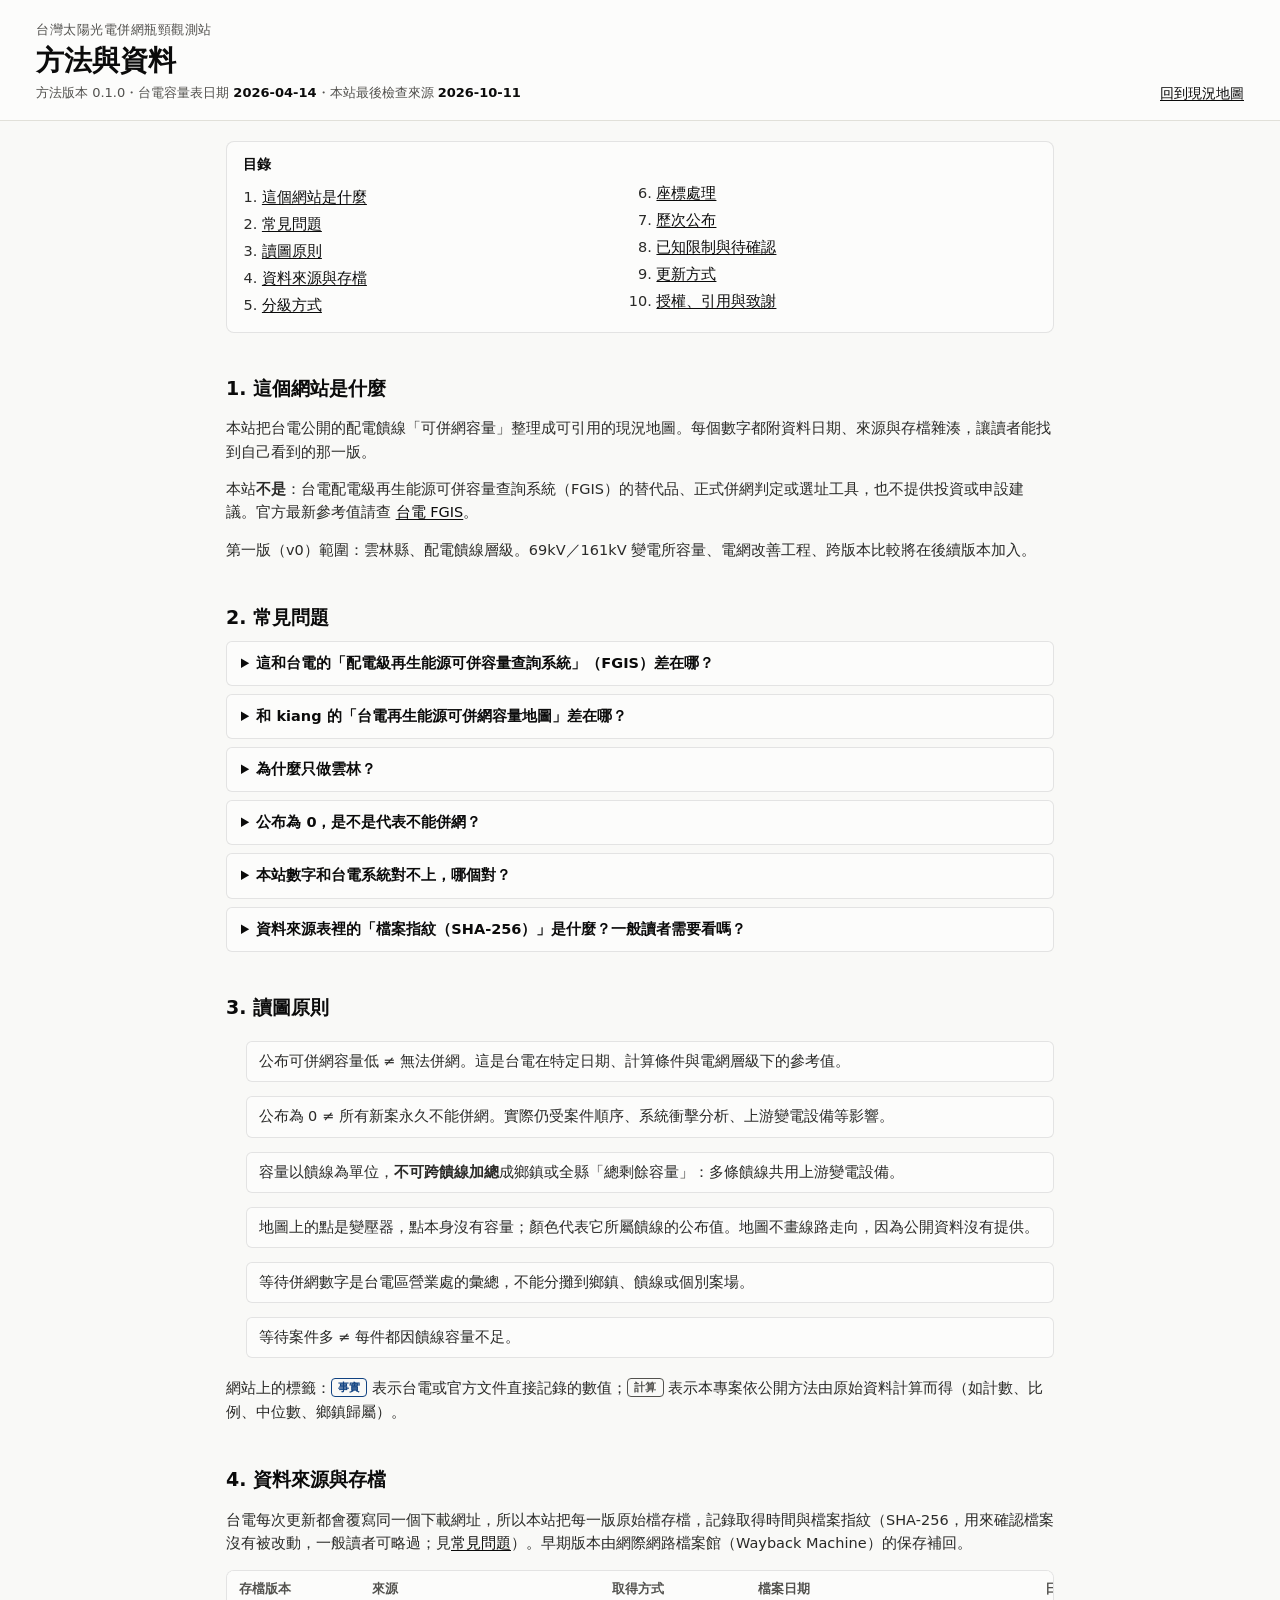
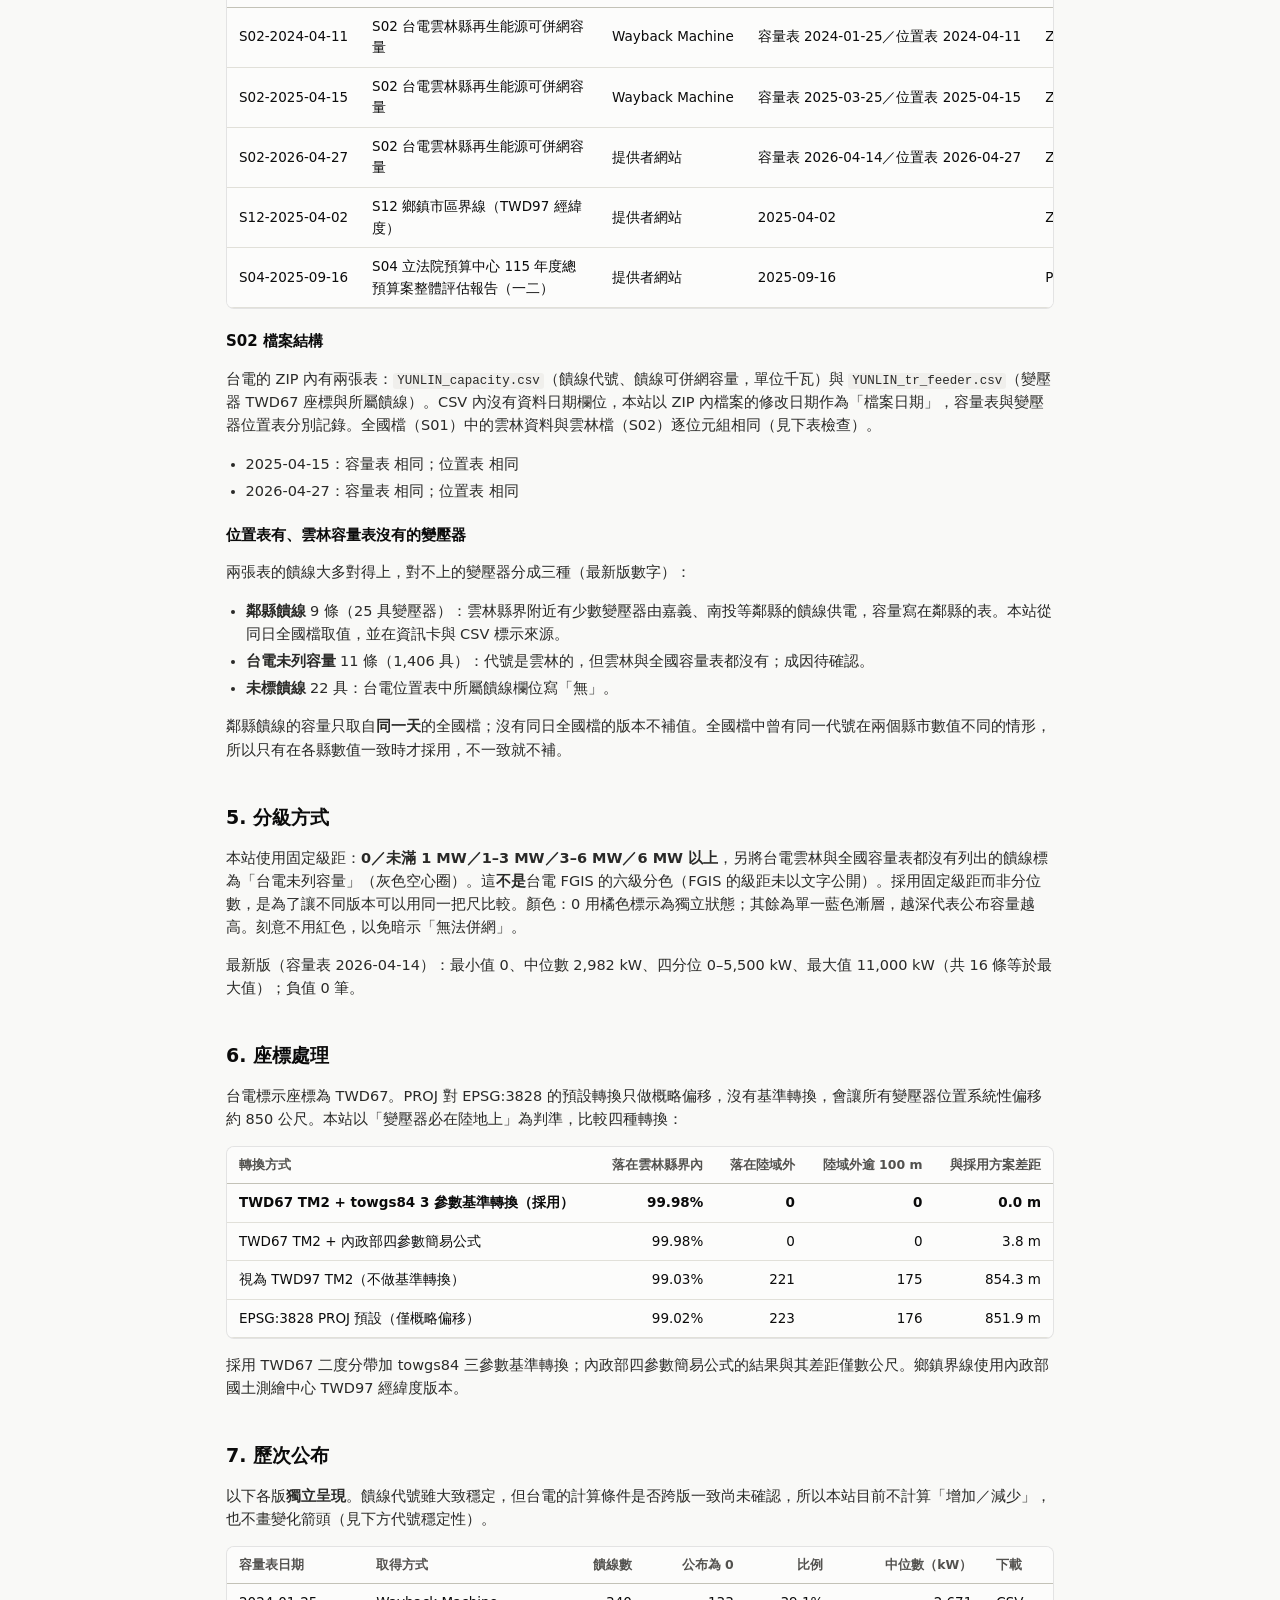
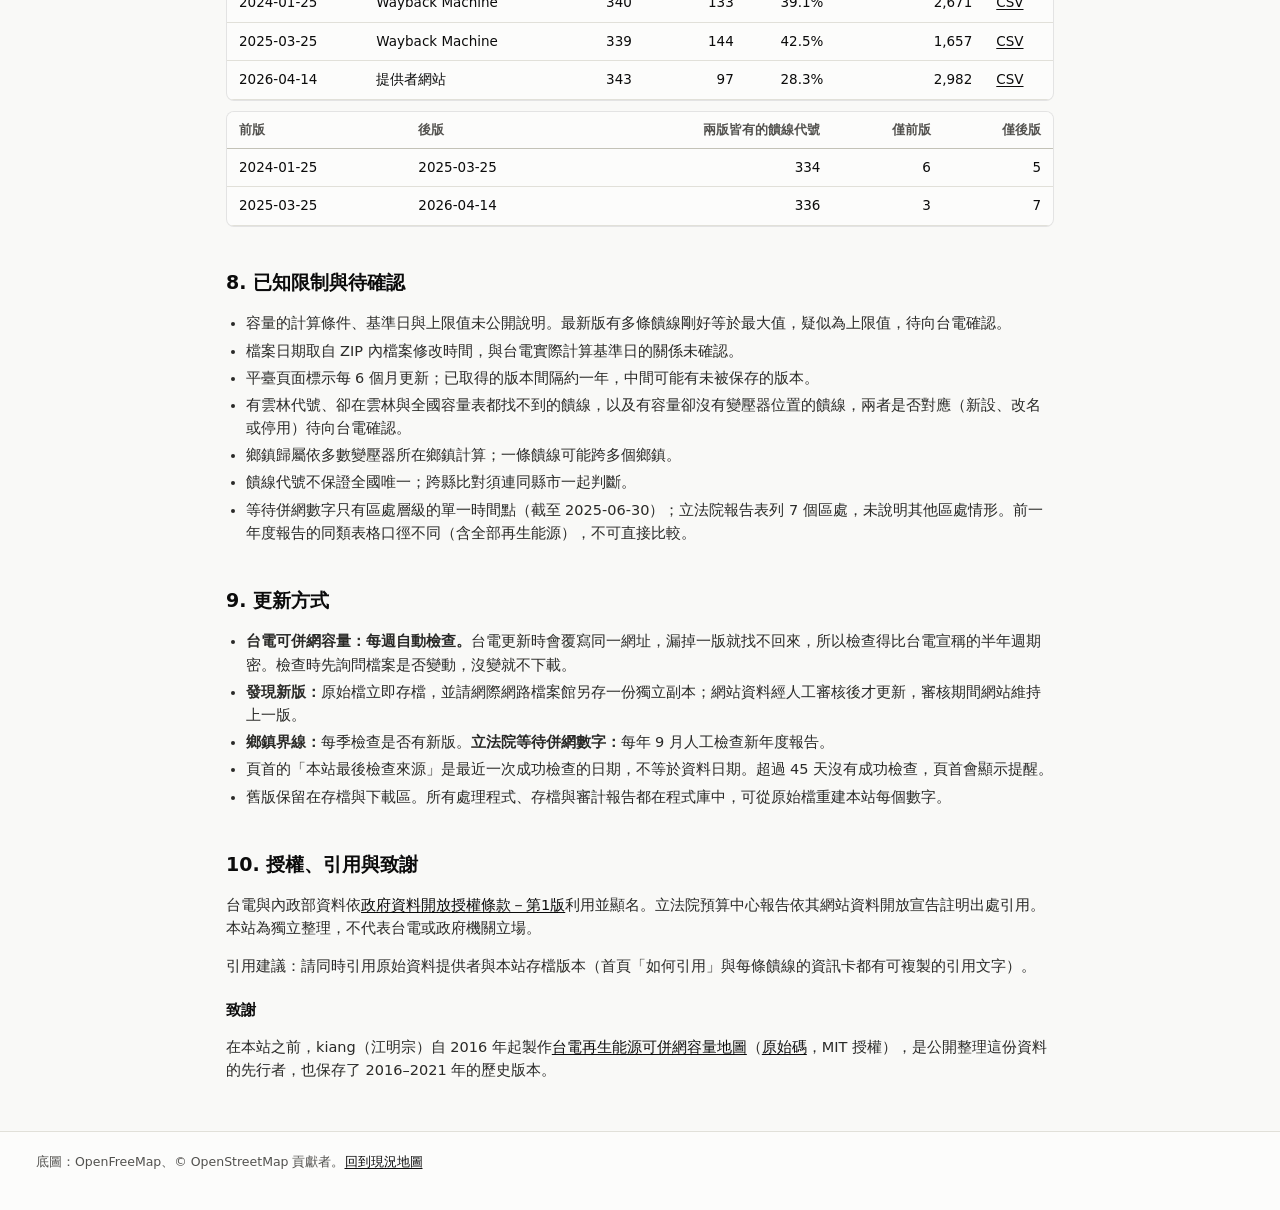
==== commit baab3193: "Weekly source checks with review-gated publishing Taipower overwrites the same URL on every update, " ====
--- a/web/methods.html
+++ b/web/methods.html
@@ -5,7 +5,7 @@
 <meta name="viewport" content="width=device-width, initial-scale=1">
 <title>方法與資料｜台灣太陽光電併網瓶頸觀測站</title>
 <meta name="description" content="資料來源、存檔版本、座標處理、分級方式與限制說明。">
-<link rel="stylesheet" href="style.css?v=0.1.3">
+<link rel="stylesheet" href="style.css?v=0.1.4">
 <style>
   .doc { max-width: 860px; }
   .doc h2 { font-size: 19px; margin: 36px 0 8px; padding-top: 4px; }
@@ -77,7 +77,7 @@
     <summary>和 kiang 的「台電再生能源可併網容量地圖」差在哪？</summary>
     <p><a href="https://kiang.github.io/taipower_feeder/" rel="noopener">kiang 的地圖</a>自 2016 年起整理台電公開資料，是這個題目的先行者，使用與本站同一種台電資料，涵蓋全國 17 個縣市，並有村里界圖層。主要差異：</p>
     <ul>
-      <li><b>資料新舊：</b>該站資料最後更新於 2021 年 9 月；本站使用最新公開版本，並每月檢查是否有新版。</li>
+      <li><b>資料新舊：</b>該站資料最後更新於 2021 年 9 月；本站使用最新公開版本，並每週檢查是否有新版。</li>
       <li><b>呈現：</b>該站以同一顏色顯示變壓器，點選後看容量；本站依公布容量分級上色。</li>
       <li><b>未公布容量的饋線：</b>兩站處理方式不同。本站把「公布為 0」與「台電未列容量」分開，並為鄰縣饋線補上同日全國檔的數值，所以兩站「0」的數量可能不一致。</li>
       <li><b>版本與引用：</b>本站每一版都存檔並標日期，可下載與引用。</li>
@@ -162,9 +162,11 @@
 
   <h2 id="update">9. 更新方式</h2>
   <ul>
-    <li>每月自動檢查一次台電來源；內容變動（雜湊值不同）才新增存檔版本。頁首的「本站最後檢查來源」是最近一次檢查的日期，不等於資料日期。</li>
-    <li>新版出現時重新建置網站，舊版保留在存檔與下載區。</li>
-    <li>所有處理程式、存檔與審計報告都在程式庫中，可從原始檔重建本站每個數字。</li>
+    <li><b>台電可併網容量：每週自動檢查。</b>台電更新時會覆寫同一網址，漏掉一版就找不回來，所以檢查得比台電宣稱的半年週期密。檢查時先詢問檔案是否變動，沒變就不下載。</li>
+    <li><b>發現新版：</b>原始檔立即存檔，並請網際網路檔案館另存一份獨立副本；網站資料經人工審核後才更新，審核期間網站維持上一版。</li>
+    <li><b>鄉鎮界線：</b>每季檢查是否有新版。<b>立法院等待併網數字：</b>每年 9 月人工檢查新年度報告。</li>
+    <li>頁首的「本站最後檢查來源」是最近一次成功檢查的日期，不等於資料日期。超過 45 天沒有成功檢查，頁首會顯示提醒。</li>
+    <li>舊版保留在存檔與下載區。所有處理程式、存檔與審計報告都在程式庫中，可從原始檔重建本站每個數字。</li>
   </ul>
 
   <h2 id="license">10. 授權、引用與致謝</h2>
@@ -176,7 +178,7 @@
 
 <footer class="site-foot"><div class="wrap"><p>底圖：OpenFreeMap、© OpenStreetMap 貢獻者。<a href="./">回到現況地圖</a></p></div></footer>
 
-<script src="config.js?v=0.1.3"></script>
+<script src="config.js?v=0.1.4"></script>
 <script>
 (async () => {
   const esc = (s) => String(s ?? "").replace(/[&<>"']/g, (c) => ({ "&": "&amp;", "<": "&lt;", ">": "&gt;", '"': "&quot;", "'": "&#39;" })[c]);
--- a/web/style.css
+++ b/web/style.css
@@ -76,6 +76,7 @@
 .map-col { min-width: 0; }
 #map { height: min(72vh, 680px); min-height: 420px; border-radius: var(--radius); border: 1px solid var(--ring); background: #eef0f0; }
 .map-warn { margin: 0 0 8px; padding: 8px 12px; font-size: 13px; background: #fff4e5; border: 1px solid #f1c27d; border-radius: 6px; color: #5c3b00; }
+.stale { flex-basis: 100%; margin: 4px 0 0; }
 .preview-banner { background: #0b0b0b; color: #fff; font-size: 13px; padding: 8px 16px; text-align: center; line-height: 1.5; }
 .map-note { margin: 8px 2px 0; font-size: 12.5px; color: var(--ink-3); }
 .panel { background: var(--surface); border: 1px solid var(--ring); border-radius: var(--radius); padding: 16px; position: sticky; top: 12px; max-height: calc(100vh - 24px); overflow: auto; }
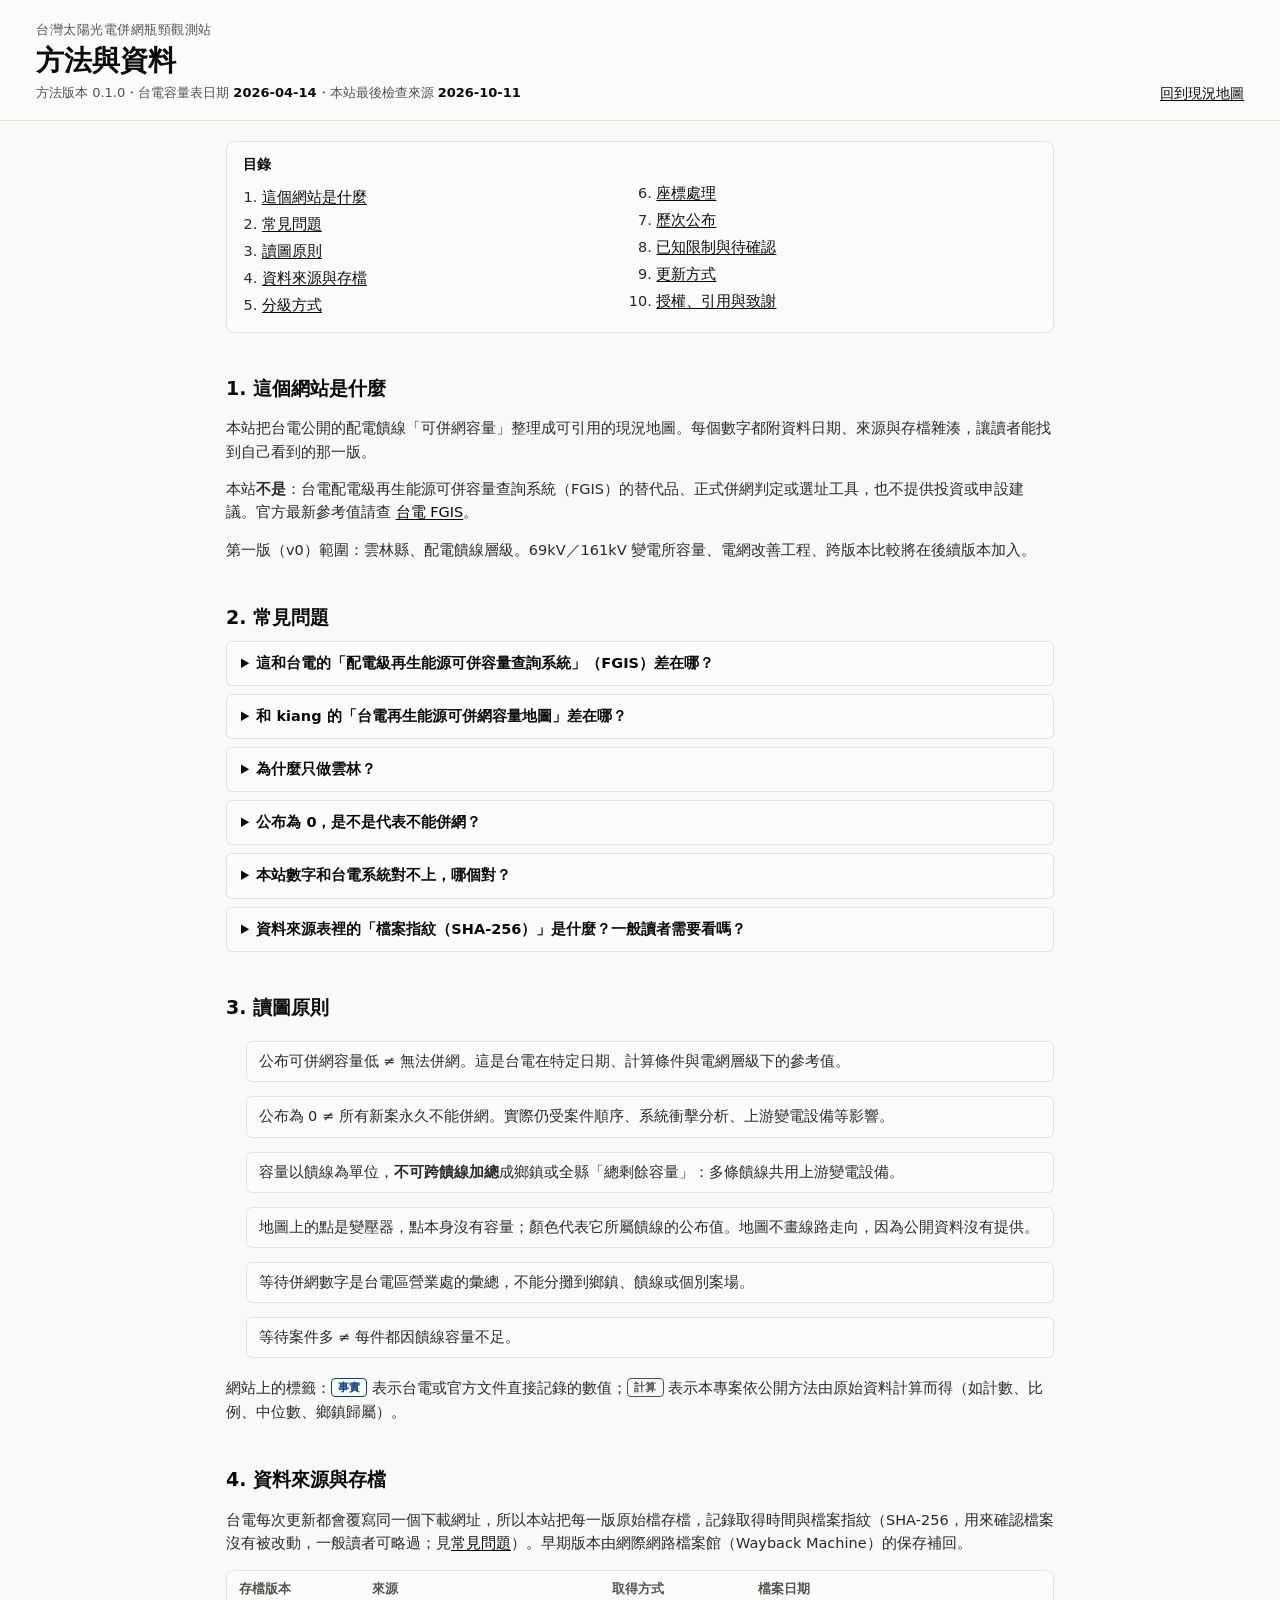
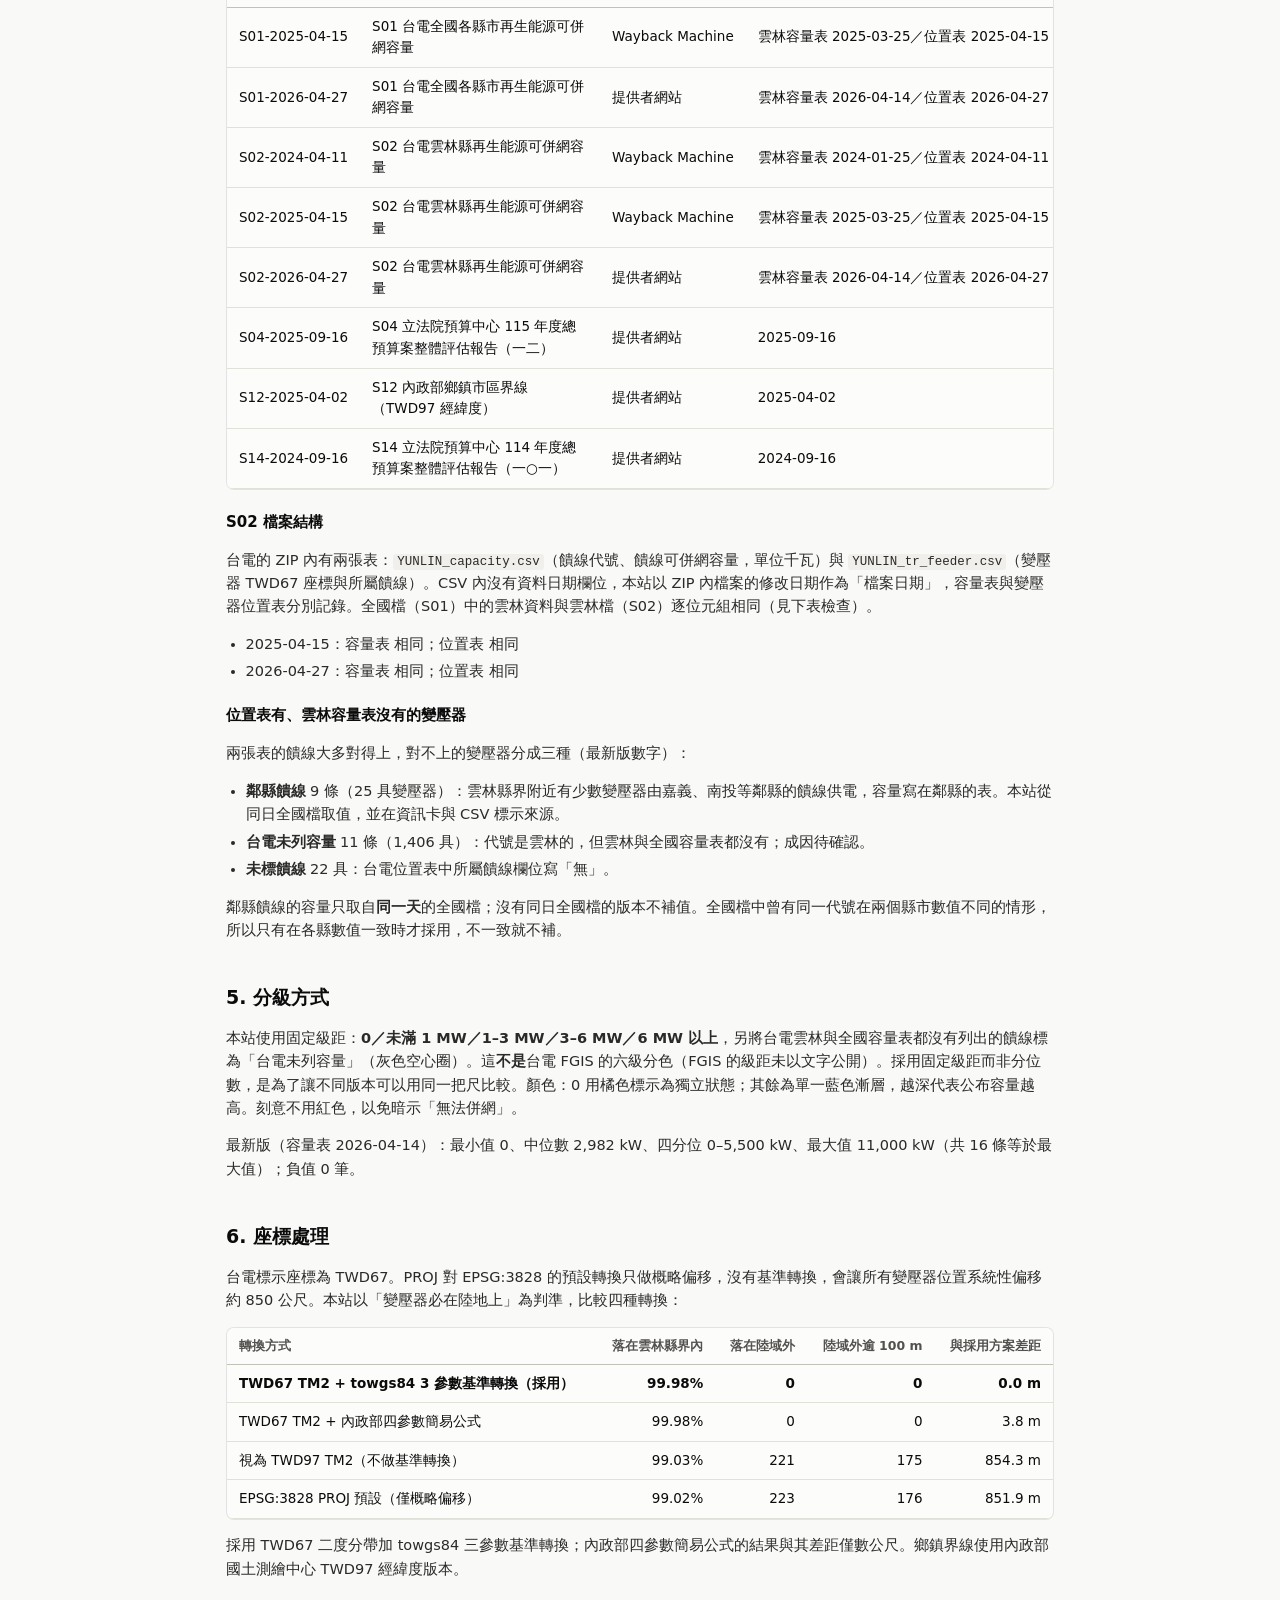
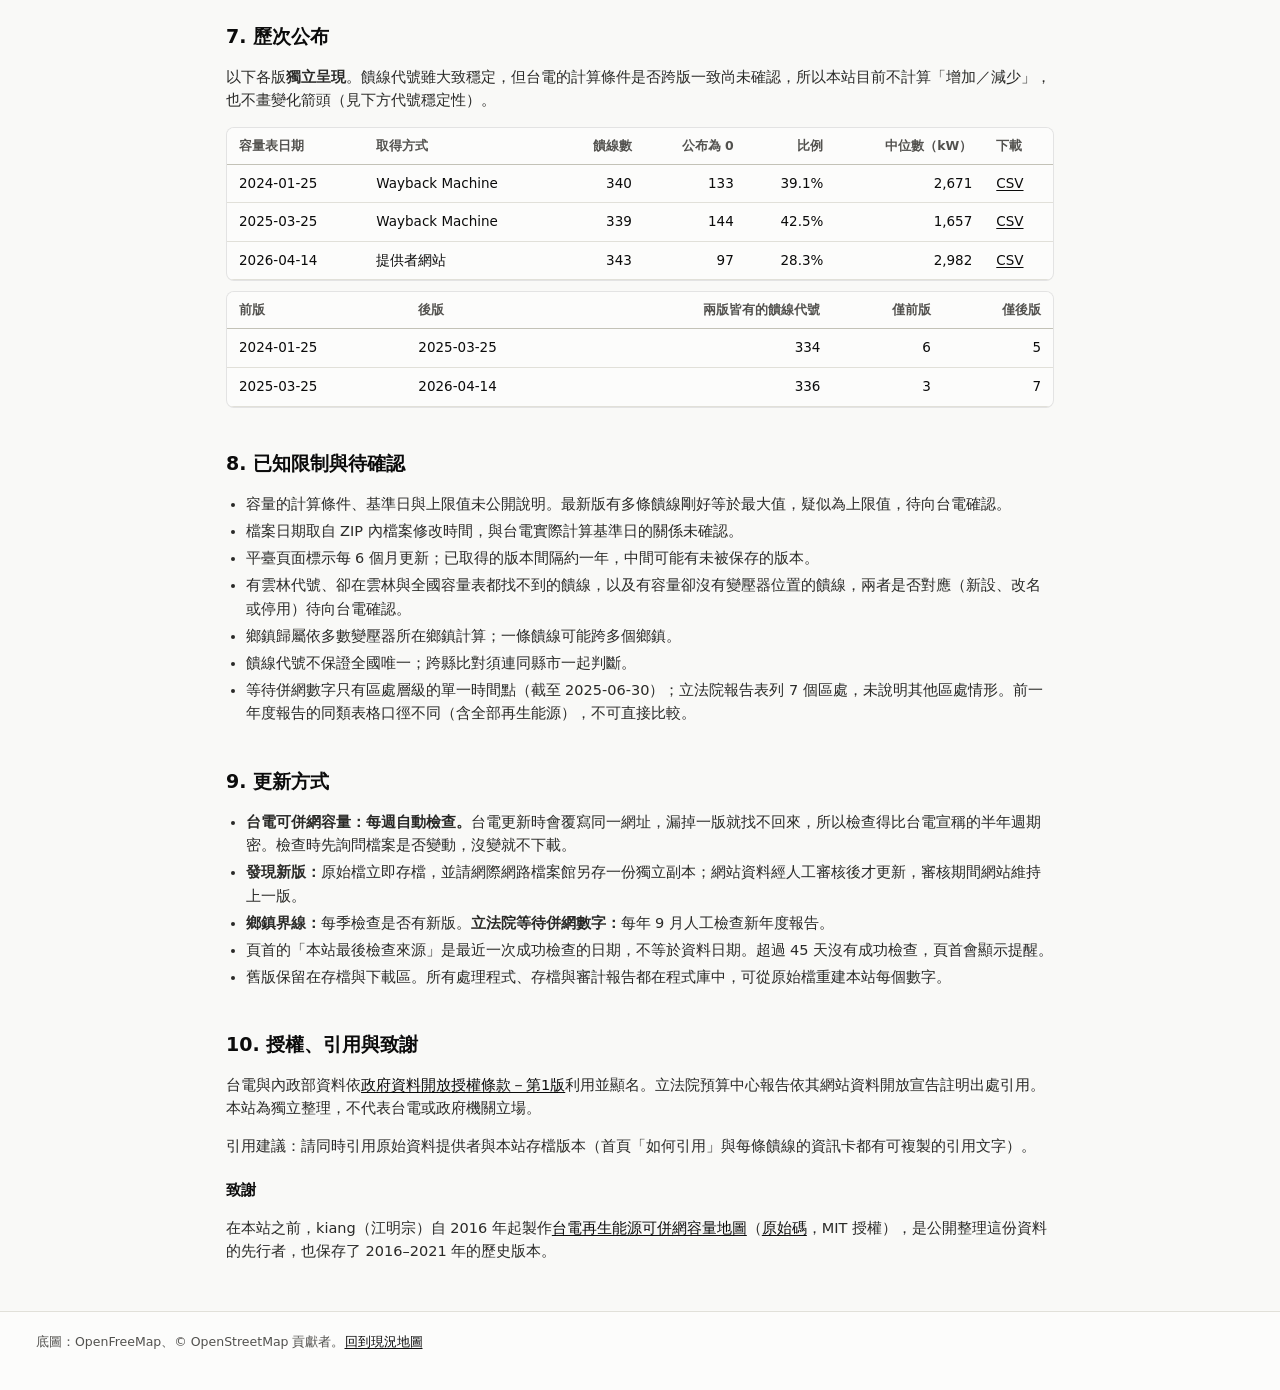
==== commit 76733f63: "Add national comparison (scale-up stage 1) - Main page section "雲林在全國的位置": share of feeders with pub" ====
--- a/web/methods.html
+++ b/web/methods.html
@@ -5,7 +5,7 @@
 <meta name="viewport" content="width=device-width, initial-scale=1">
 <title>方法與資料｜台灣太陽光電併網瓶頸觀測站</title>
 <meta name="description" content="資料來源、存檔版本、座標處理、分級方式與限制說明。">
-<link rel="stylesheet" href="style.css?v=0.1.4">
+<link rel="stylesheet" href="style.css?v=0.1.5-1">
 <style>
   .doc { max-width: 860px; }
   .doc h2 { font-size: 19px; margin: 36px 0 8px; padding-top: 4px; }
@@ -86,7 +86,7 @@
   </details>
   <details class="faq" id="faq-yunlin">
     <summary>為什麼只做雲林？</summary>
-    <p>截至 2025 年 6 月底，台電雲林區營業處的太陽光電等待併網容量，在立法院預算中心報告表列的區處中最高。本站先在一個縣把資料審計、座標驗證與引用方式做紮實，再擴展到其他縣市；全國資料已在本站存檔中。</p>
+    <p>截至 2025 年 6 月底，台電雲林區營業處的太陽光電等待併網容量，在立法院預算中心報告表列的區處中最高。本站先在一個縣把資料審計、座標驗證與引用方式做紮實，再擴展到其他縣市；全國資料已在本站存檔中。首頁「雲林在全國的位置」列出各縣市與各區處的比較，兩種指標的排名不一定相同。</p>
   </details>
   <details class="faq" id="faq-zero">
     <summary>公布為 0，是不是代表不能併網？</summary>
@@ -178,7 +178,7 @@
 
 <footer class="site-foot"><div class="wrap"><p>底圖：OpenFreeMap、© OpenStreetMap 貢獻者。<a href="./">回到現況地圖</a></p></div></footer>
 
-<script src="config.js?v=0.1.4"></script>
+<script src="config.js?v=0.1.5-1"></script>
 <script>
 (async () => {
   const esc = (s) => String(s ?? "").replace(/[&<>"']/g, (c) => ({ "&": "&amp;", "<": "&lt;", ">": "&gt;", '"': "&quot;", "'": "&#39;" })[c]);
@@ -199,11 +199,16 @@
 
   document.getElementById("dates").innerHTML = `方法版本 ${esc(S.method_version)}・台電容量表日期 <b>${esc(L.capacity_date)}</b>・本站最後檢查來源 <b>${esc((S.source_last_checked || "").slice(0, 10))}</b>`;
 
-  const snaps = [
-    ...S.history.map((h) => ({ id: h.snapshot_id, src: "S02 台電雲林縣再生能源可併網容量", origin: h.origin, date: `容量表 ${h.capacity_date}／位置表 ${h.points_date}`, basis: "zip_member_mtime", sha: h.archive_sha256, path: h.archive_path })),
-    { id: S.sources.S12.snapshot_id, src: "S12 鄉鎮市區界線（TWD97 經緯度）", origin: "publisher_live", date: S.sources.S12.snapshot_id.slice(4), basis: "zip_member_mtime", sha: S.sources.S12.sha256, path: `data/raw/S12/${S.sources.S12.snapshot_id.slice(4)}/township_1140318.zip` },
-    ...(Q ? [{ id: `S04-2025-09-16`, src: "S04 立法院預算中心 115 年度總預算案整體評估報告（一二）", origin: "publisher_live", date: "2025-09-16", basis: "pdf_creation_date", sha: Q.archive_sha256, path: Q.archive_path }] : []),
-  ];
+  // Every approved archive file. Taipower ZIPs: show the capacity and location table dates separately.
+  const tableDates = (a) => {
+    const m = Object.fromEntries((a.members || "").split(";").filter(Boolean).map((x) => x.split("@")));
+    return m["YUNLIN_capacity.csv"] && m["YUNLIN_tr_feeder.csv"]
+      ? `雲林容量表 ${m["YUNLIN_capacity.csv"]}／位置表 ${m["YUNLIN_tr_feeder.csv"]}` : a.file_date;
+  };
+  const snaps = S.archive.map((a) => ({
+    id: a.snapshot_id, src: `${a.source_id} ${S.source_titles[a.source_id] || ""}`, origin: a.origin,
+    date: tableDates(a), basis: a.file_date_basis, sha: a.sha256, path: a.archive_path,
+  }));
   document.querySelector("#snap-table tbody").innerHTML = snaps.map((s) => `<tr><td>${esc(s.id)}</td><td>${esc(s.src)}</td><td>${esc(origin[s.origin] || s.origin)}</td><td>${esc(s.date)}</td><td>${esc(basis[s.basis])}</td><td><code title="${esc(s.sha)}">${esc(s.sha.slice(0, 16))}…</code> ${link(s.path)}</td></tr>`).join("");
 
   document.getElementById("xcheck").innerHTML = S.s01_s02_cross_check.map((c) => `<li>${esc(c.file_date)}：容量表 ${c.capacity === "identical" ? "相同" : esc(c.capacity)}；位置表 ${c.tr_feeder === "identical" ? "相同" : esc(c.tr_feeder)}</li>`).join("");
--- a/web/style.css
+++ b/web/style.css
@@ -139,6 +139,17 @@
 .band-figs .l { font-size: 12.5px; color: var(--ink-2); }
 .band .src { grid-column: 1 / -1; margin: 0; font-size: 12px; color: var(--ink-3); }
 .band .src a { color: var(--ink-2); }
+
+/* national comparison */
+.nat-grid { display: grid; grid-template-columns: minmax(0, 1fr) minmax(0, 1.15fr); gap: 20px; align-items: start; }
+.sub-h { margin: 0 0 8px; font-size: 15px; }
+.nat-table tbody tr { cursor: default; }
+.nat-table tr.is-here { background: #fff4ec; }
+.nat-table tr.is-here th, .nat-table tr.is-here td { font-weight: 700; }
+.nat-note { margin: 8px 2px 0; font-size: 12px; color: var(--ink-3); line-height: 1.6; }
+.nat-table .bar-col { width: 34%; min-width: 120px; }
+/* minmax(0, …): a plain 1fr column grows to the table's min-content and pushes past the screen */
+@media (max-width: 900px) { .nat-grid { grid-template-columns: minmax(0, 1fr); } }
 
 /* blocks & tables */
 .block { margin-top: 32px; }
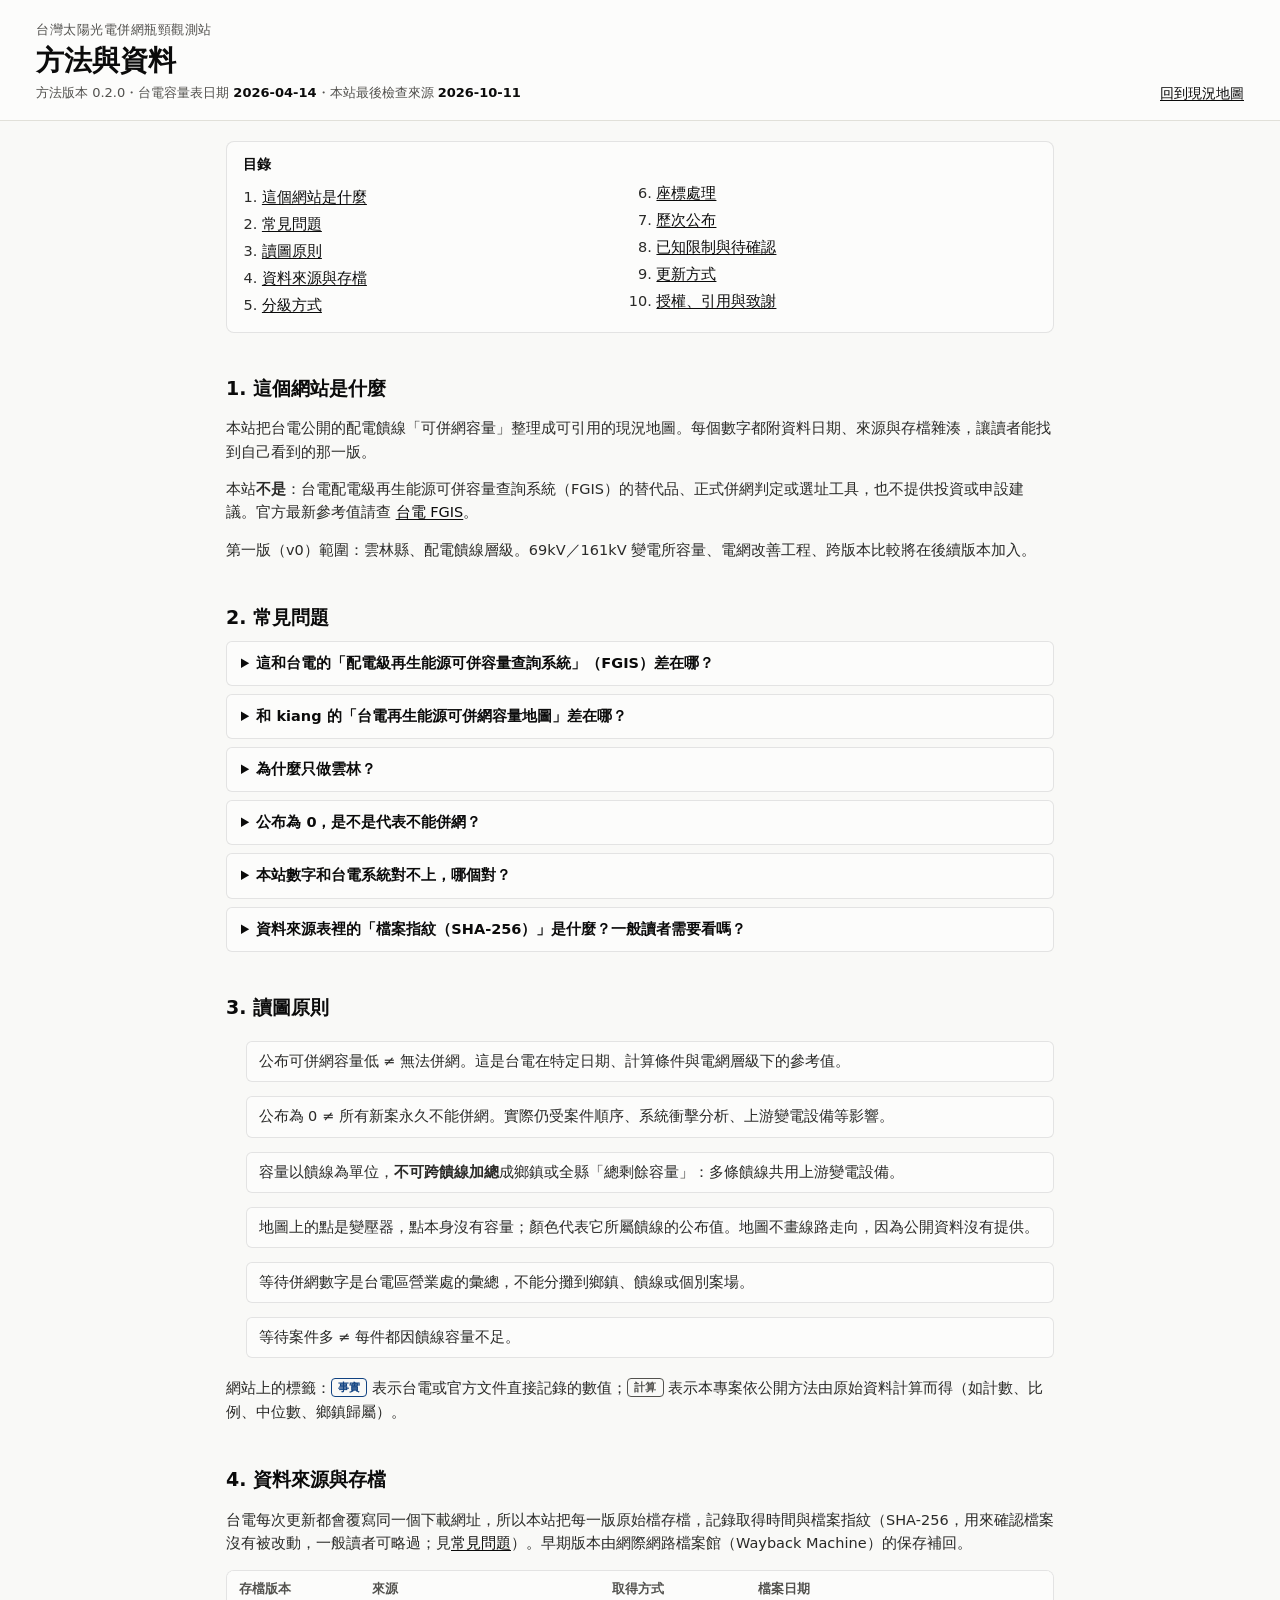
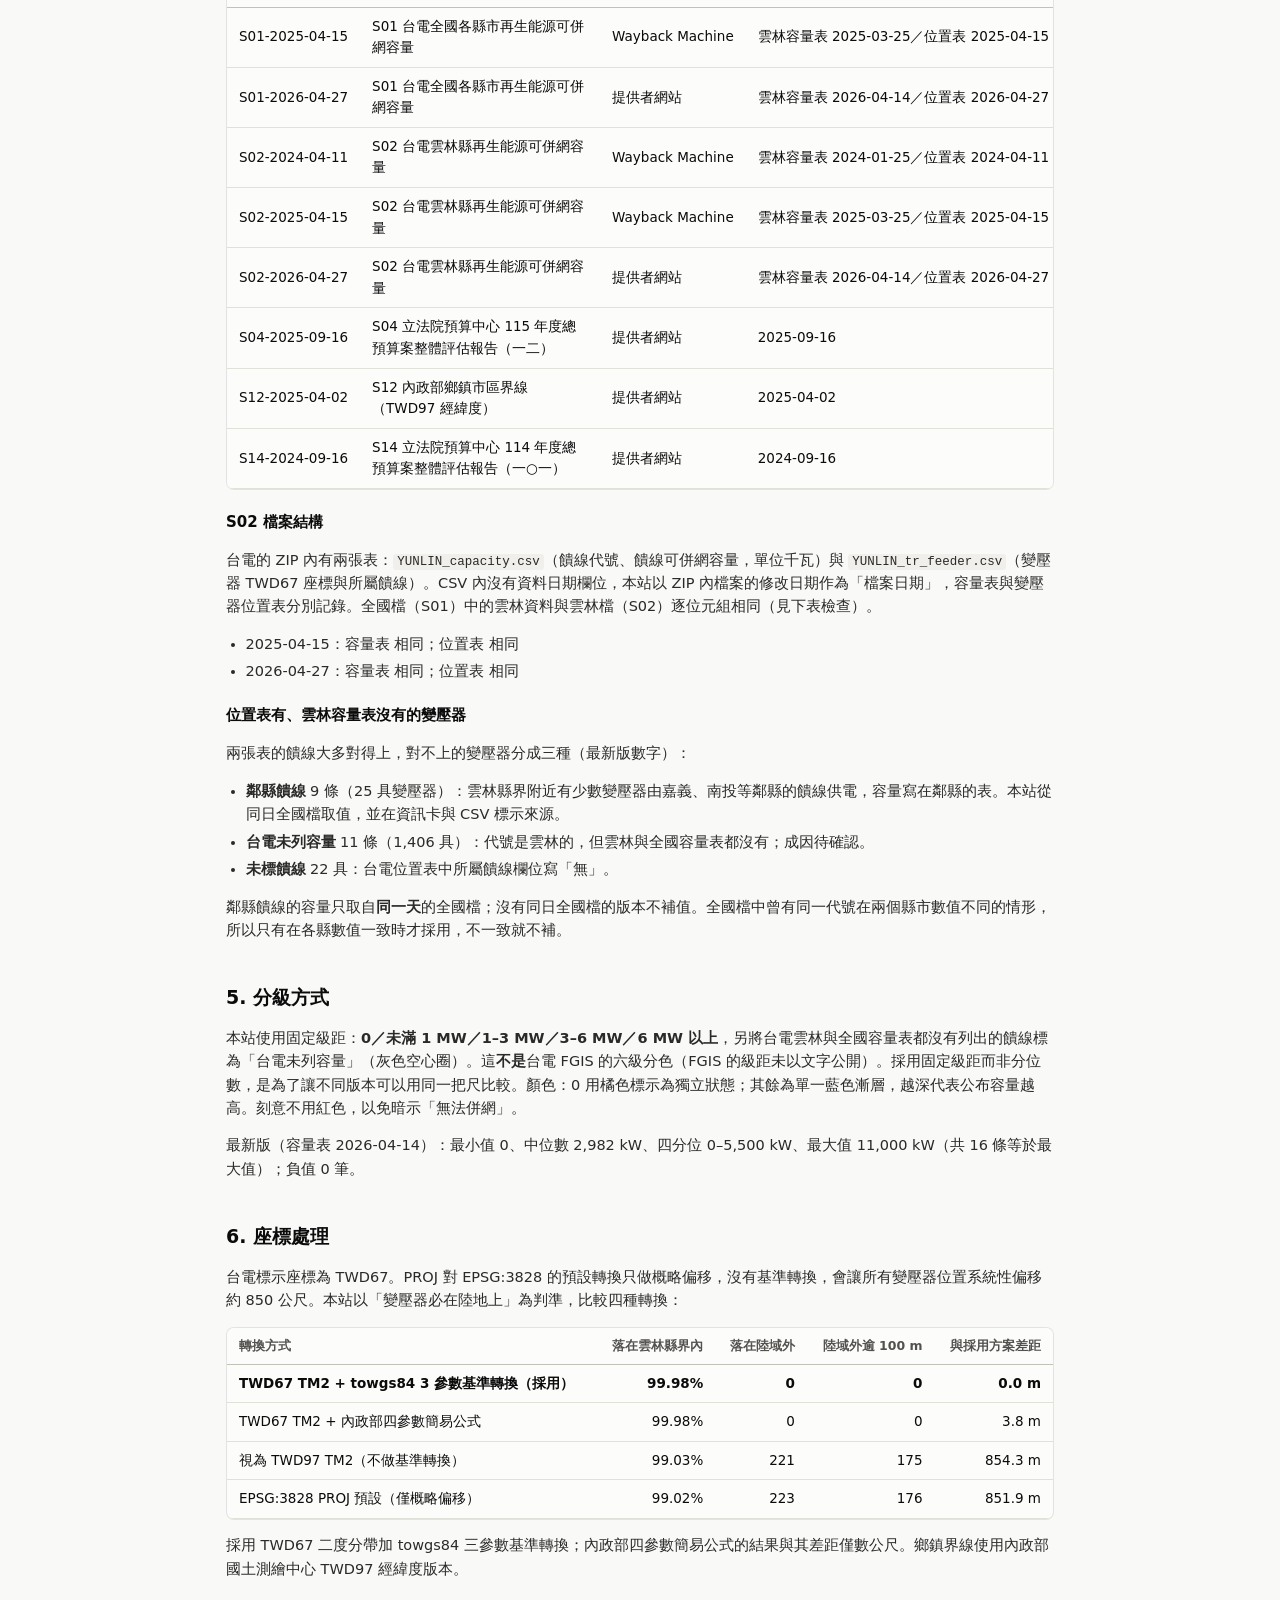
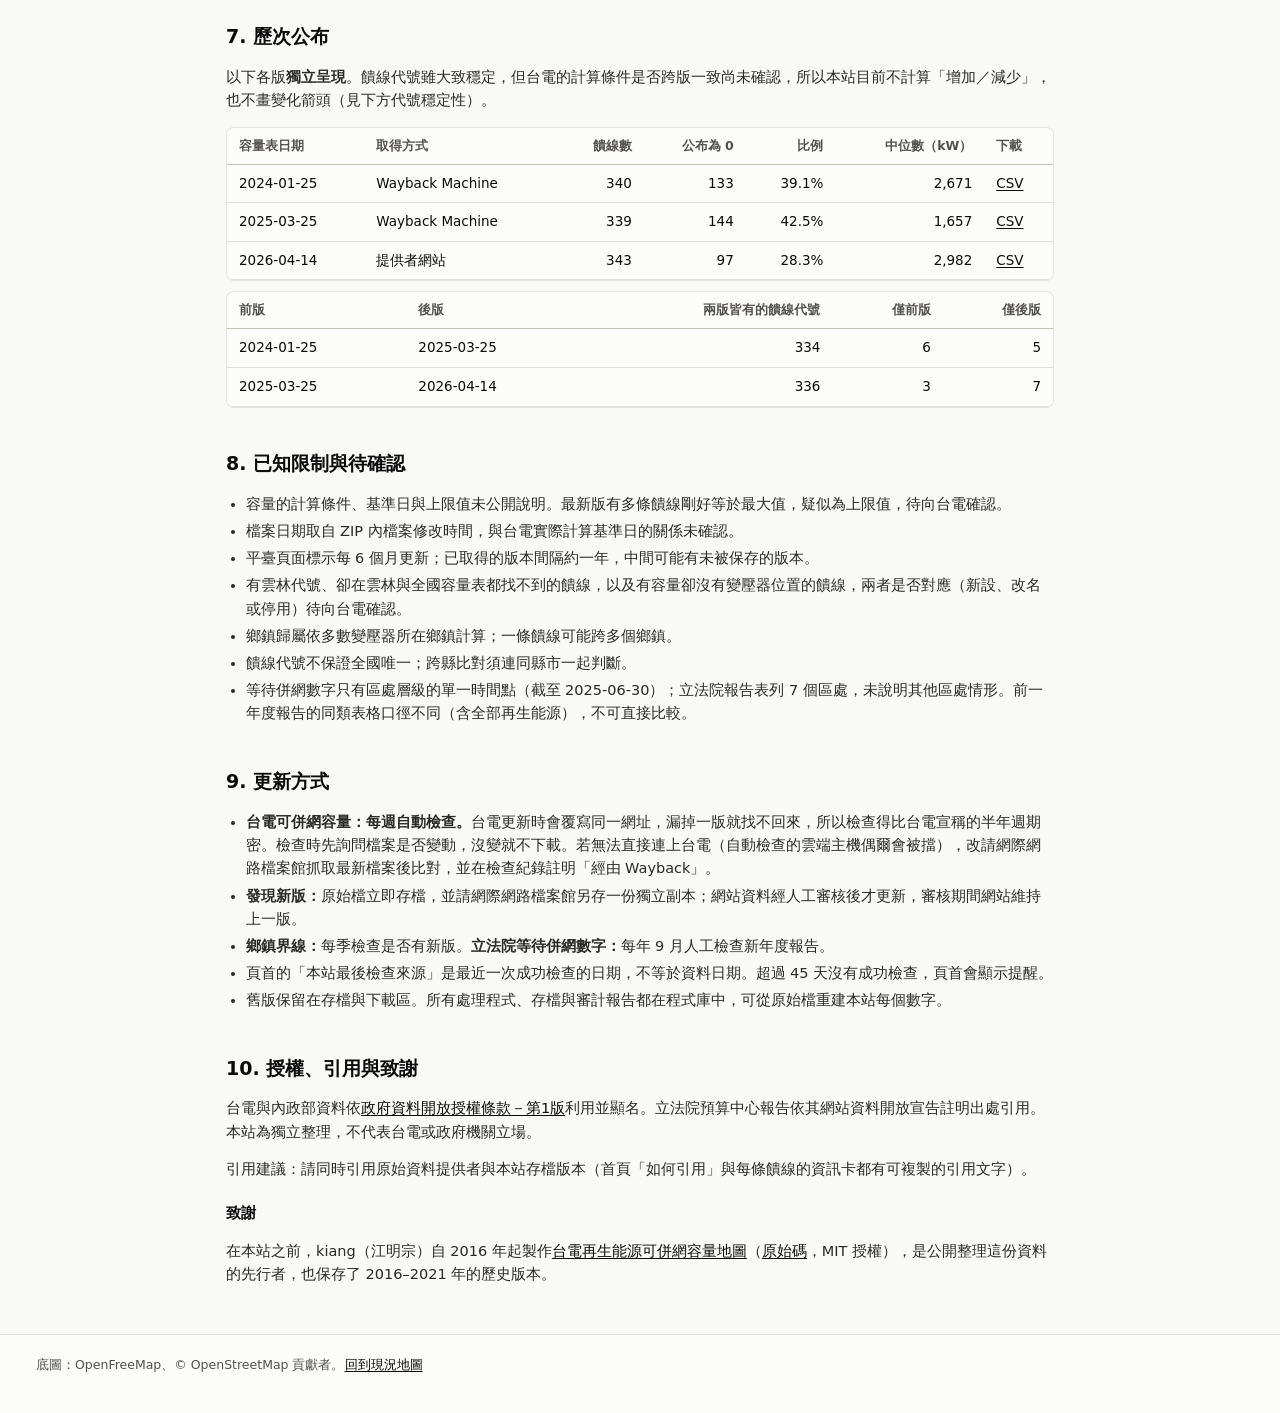
==== commit f6b87ee7: "Retry Taipower checks and fall back to a Wayback relay GitHub's runners sometimes cannot complete a " ====
--- a/web/methods.html
+++ b/web/methods.html
@@ -5,7 +5,7 @@
 <meta name="viewport" content="width=device-width, initial-scale=1">
 <title>方法與資料｜台灣太陽光電併網瓶頸觀測站</title>
 <meta name="description" content="資料來源、存檔版本、座標處理、分級方式與限制說明。">
-<link rel="stylesheet" href="style.css?v=0.1.5-1">
+<link rel="stylesheet" href="style.css?v=0.1.7">
 <style>
   .doc { max-width: 860px; }
   .doc h2 { font-size: 19px; margin: 36px 0 8px; padding-top: 4px; }
@@ -162,7 +162,7 @@
 
   <h2 id="update">9. 更新方式</h2>
   <ul>
-    <li><b>台電可併網容量：每週自動檢查。</b>台電更新時會覆寫同一網址，漏掉一版就找不回來，所以檢查得比台電宣稱的半年週期密。檢查時先詢問檔案是否變動，沒變就不下載。</li>
+    <li><b>台電可併網容量：每週自動檢查。</b>台電更新時會覆寫同一網址，漏掉一版就找不回來，所以檢查得比台電宣稱的半年週期密。檢查時先詢問檔案是否變動，沒變就不下載。若無法直接連上台電（自動檢查的雲端主機偶爾會被擋），改請網際網路檔案館抓取最新檔案後比對，並在檢查紀錄註明「經由 Wayback」。</li>
     <li><b>發現新版：</b>原始檔立即存檔，並請網際網路檔案館另存一份獨立副本；網站資料經人工審核後才更新，審核期間網站維持上一版。</li>
     <li><b>鄉鎮界線：</b>每季檢查是否有新版。<b>立法院等待併網數字：</b>每年 9 月人工檢查新年度報告。</li>
     <li>頁首的「本站最後檢查來源」是最近一次成功檢查的日期，不等於資料日期。超過 45 天沒有成功檢查，頁首會顯示提醒。</li>
@@ -178,7 +178,7 @@
 
 <footer class="site-foot"><div class="wrap"><p>底圖：OpenFreeMap、© OpenStreetMap 貢獻者。<a href="./">回到現況地圖</a></p></div></footer>
 
-<script src="config.js?v=0.1.5-1"></script>
+<script src="config.js?v=0.1.7"></script>
 <script>
 (async () => {
   const esc = (s) => String(s ?? "").replace(/[&<>"']/g, (c) => ({ "&": "&amp;", "<": "&lt;", ">": "&gt;", '"': "&quot;", "'": "&#39;" })[c]);
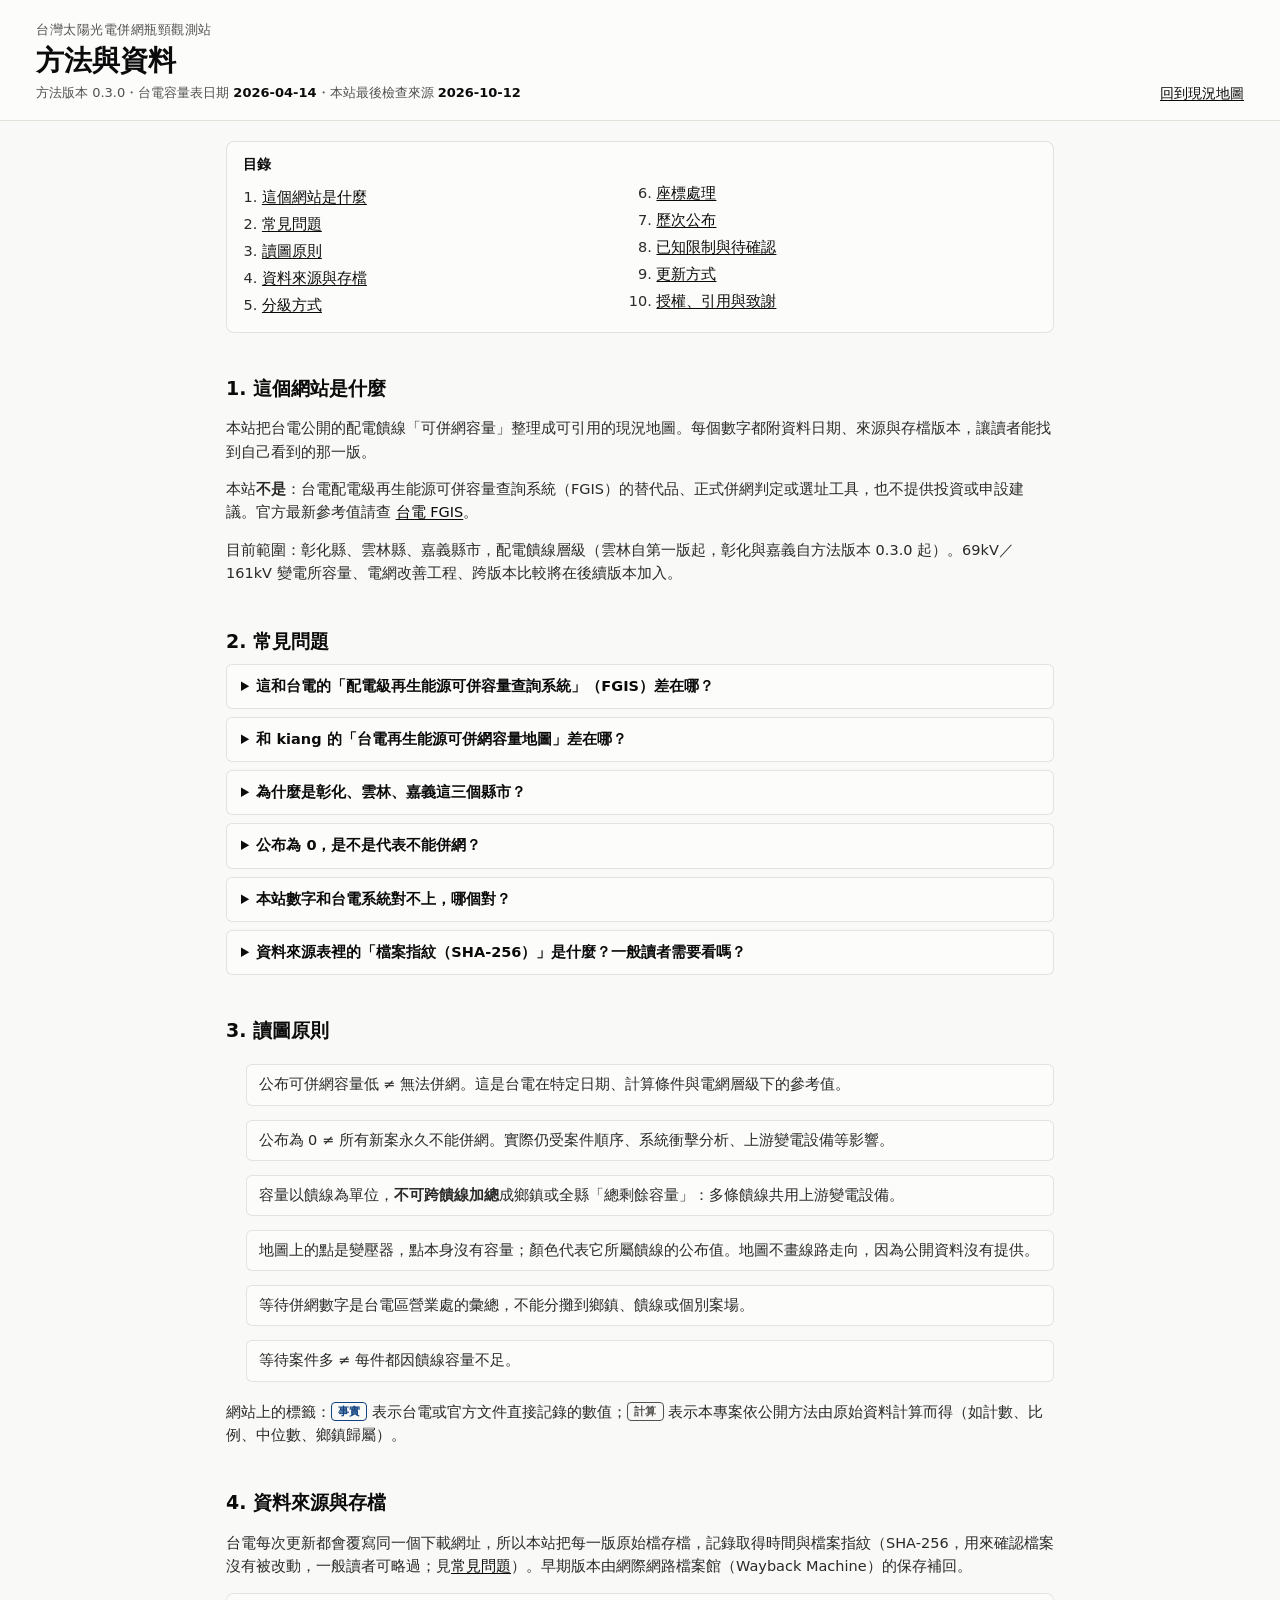
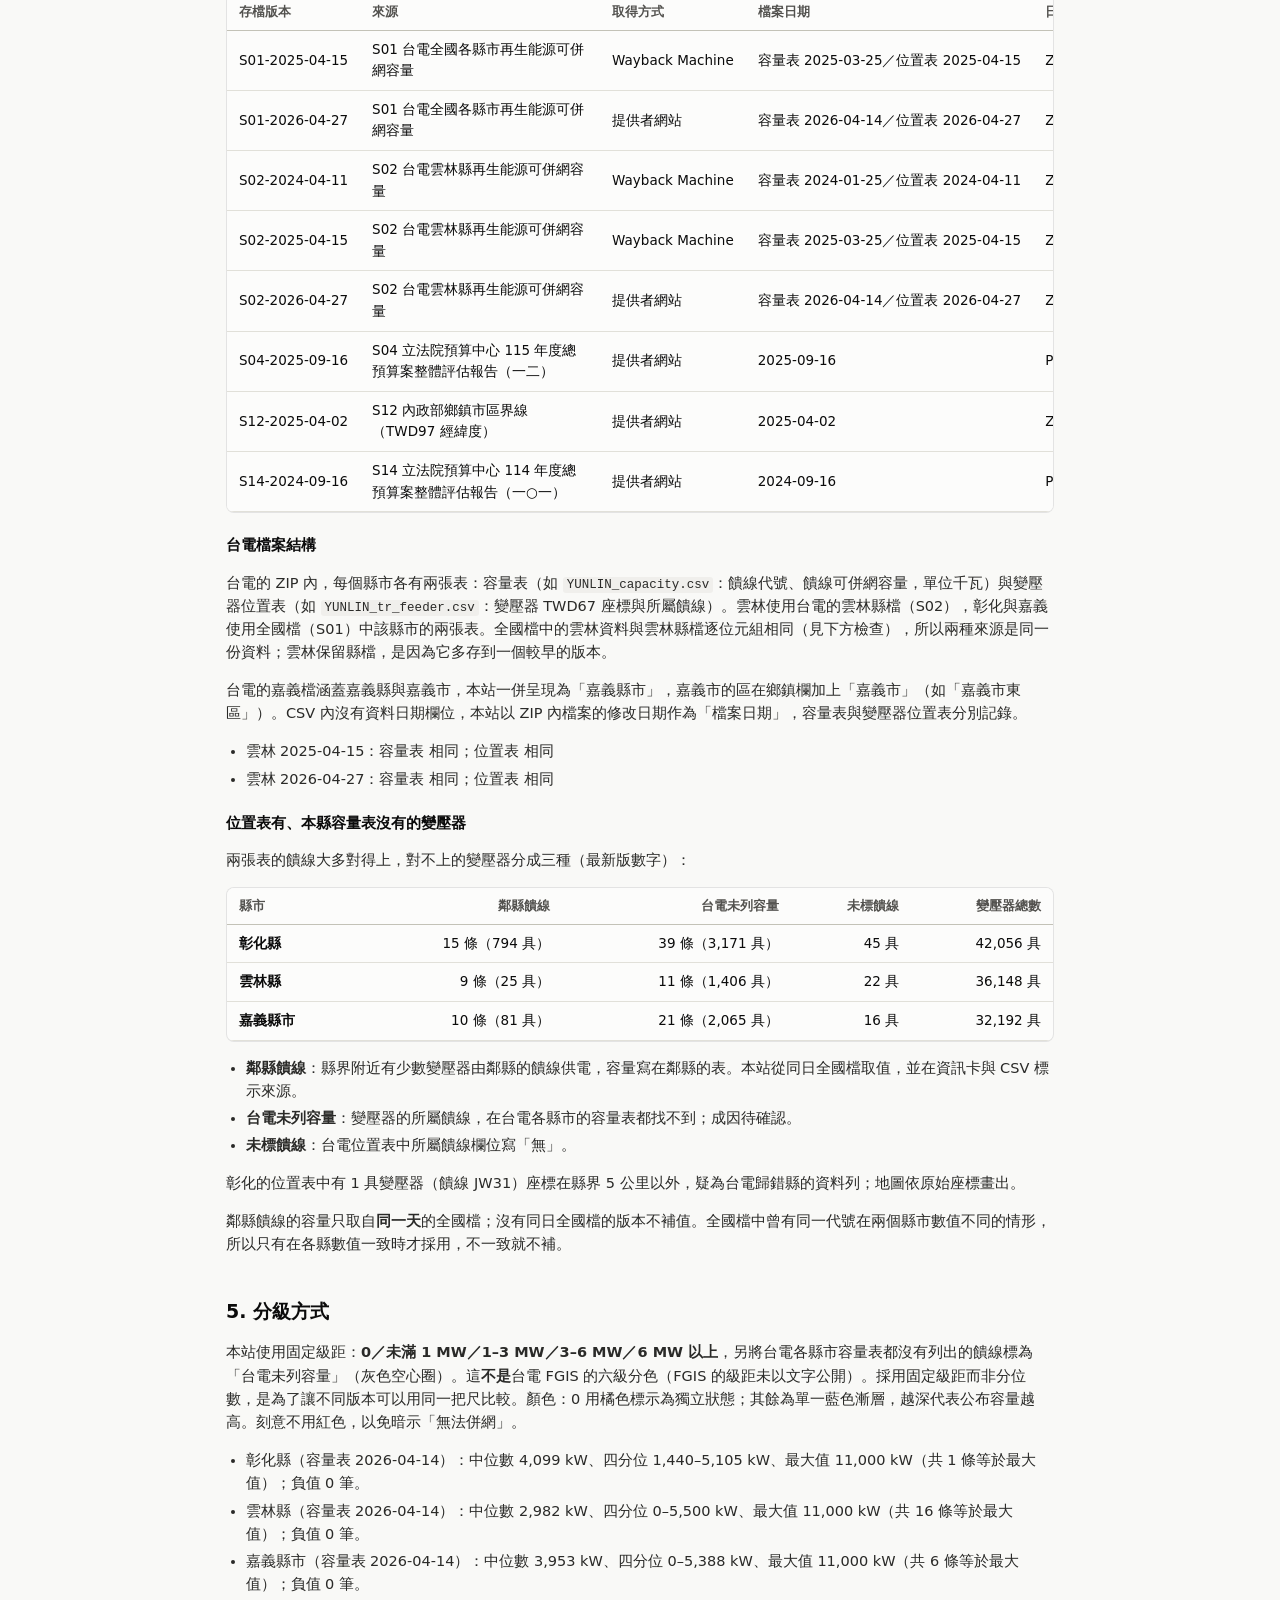
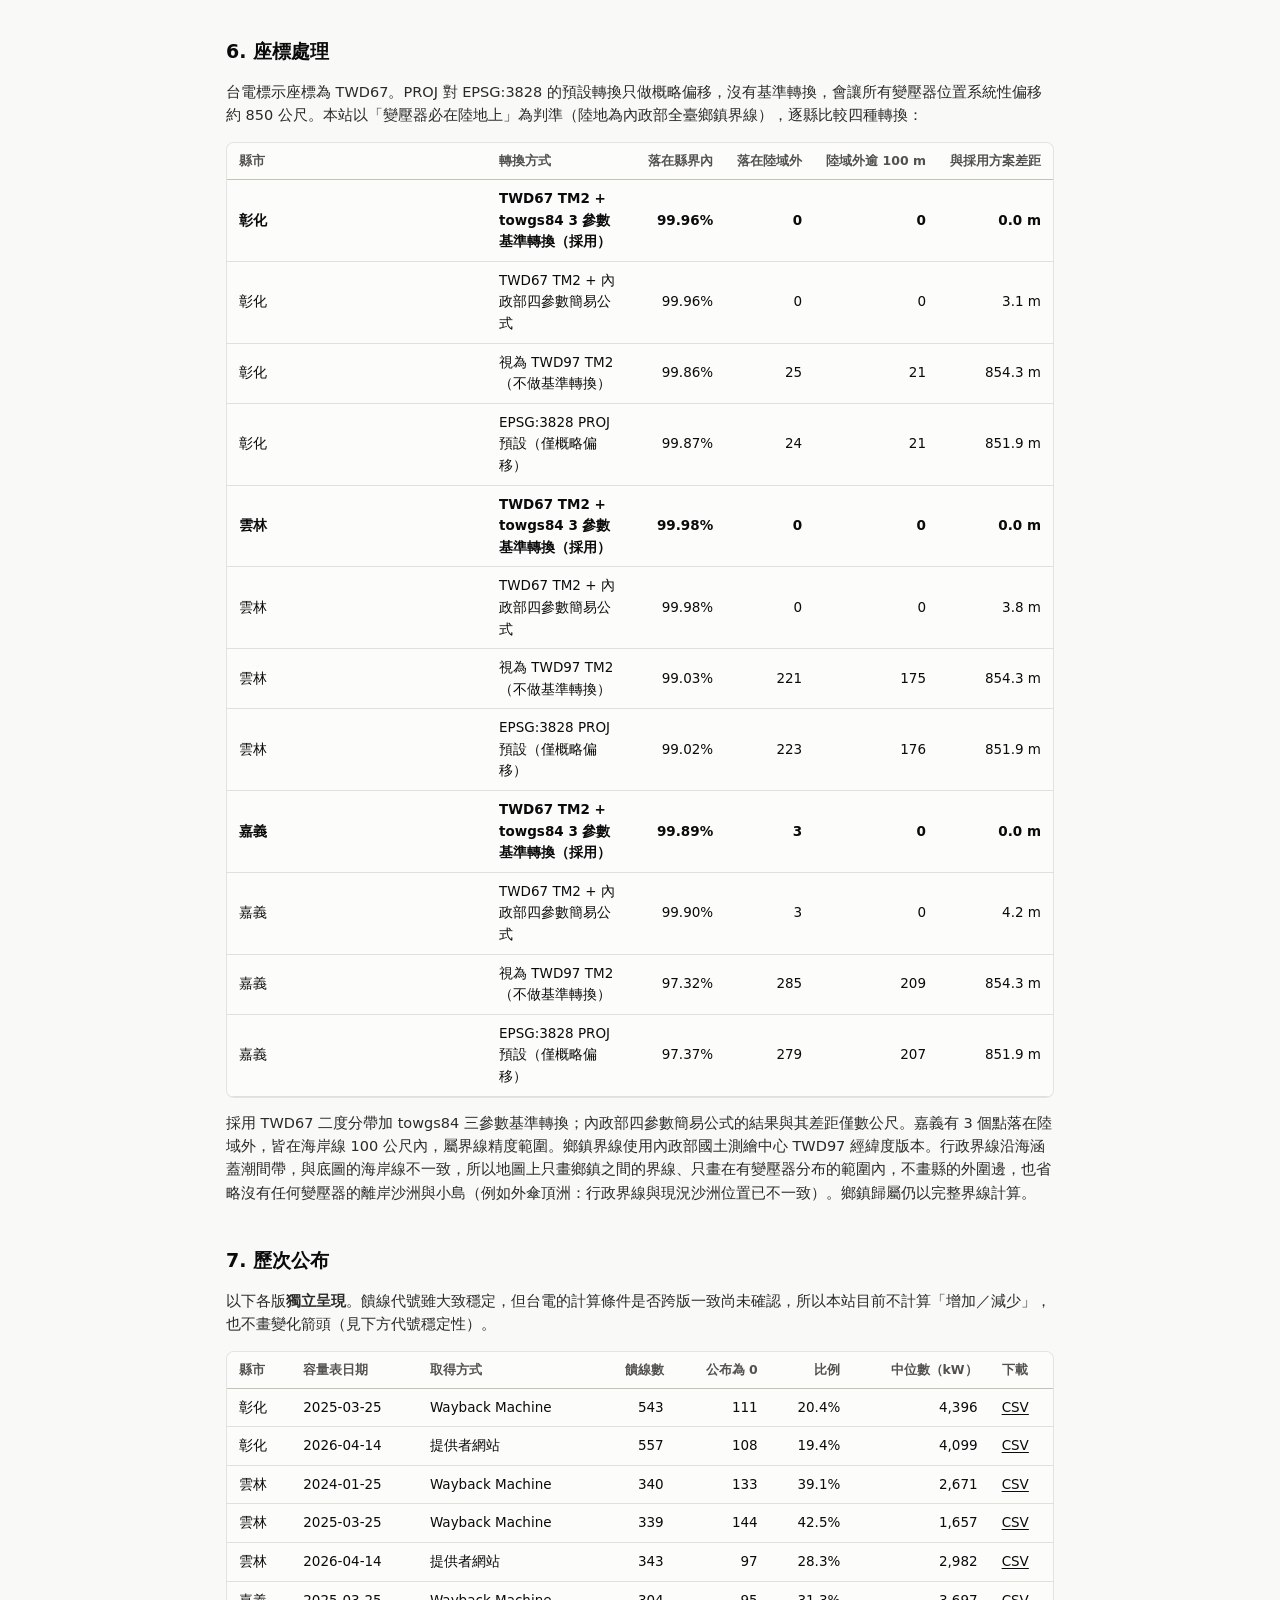
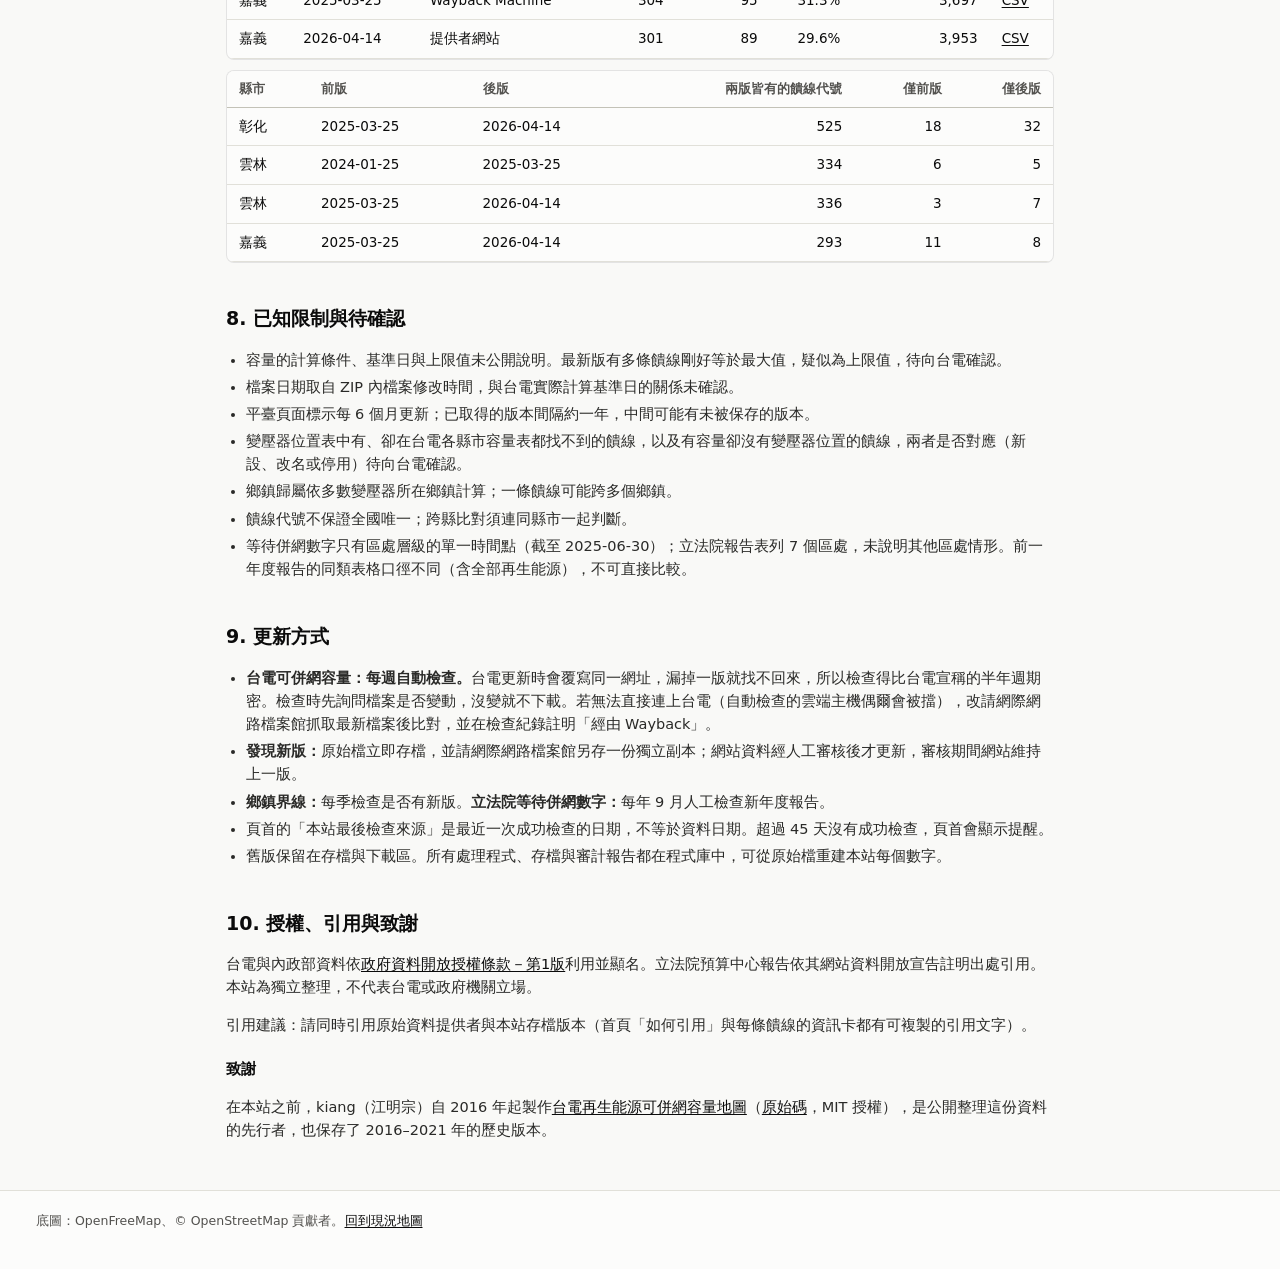
==== commit 661dab8e: "Add Changhua and Chiayi alongside Yunlin (method 0.3.0) - County list in src/transform/counties.py; " ====
--- a/web/methods.html
+++ b/web/methods.html
@@ -5,7 +5,7 @@
 <meta name="viewport" content="width=device-width, initial-scale=1">
 <title>方法與資料｜台灣太陽光電併網瓶頸觀測站</title>
 <meta name="description" content="資料來源、存檔版本、座標處理、分級方式與限制說明。">
-<link rel="stylesheet" href="style.css?v=0.1.7">
+<link rel="stylesheet" href="style.css?v=0.3.4">
 <style>
   .doc { max-width: 860px; }
   .doc h2 { font-size: 19px; margin: 36px 0 8px; padding-top: 4px; }
@@ -57,9 +57,9 @@
   </nav>
 
   <h2 id="what">1. 這個網站是什麼</h2>
-  <p>本站把台電公開的配電饋線「可併網容量」整理成可引用的現況地圖。每個數字都附資料日期、來源與存檔雜湊，讓讀者能找到自己看到的那一版。</p>
+  <p>本站把台電公開的配電饋線「可併網容量」整理成可引用的現況地圖。每個數字都附資料日期、來源與存檔版本，讓讀者能找到自己看到的那一版。</p>
   <p>本站<b>不是</b>：台電配電級再生能源可併容量查詢系統（FGIS）的替代品、正式併網判定或選址工具，也不提供投資或申設建議。官方最新參考值請查 <a href="https://service.taipower.com.tw/hcweb/geohc/" rel="noopener">台電 FGIS</a>。</p>
-  <p>第一版（v0）範圍：雲林縣、配電饋線層級。69kV／161kV 變電所容量、電網改善工程、跨版本比較將在後續版本加入。</p>
+  <p>目前範圍：彰化縣、雲林縣、嘉義縣市，配電饋線層級（雲林自第一版起，彰化與嘉義自方法版本 0.3.0 起）。69kV／161kV 變電所容量、電網改善工程、跨版本比較將在後續版本加入。</p>
 
   <h2 id="faq">2. 常見問題</h2>
   <details class="faq" id="faq-fgis">
@@ -82,11 +82,12 @@
       <li><b>未公布容量的饋線：</b>兩站處理方式不同。本站把「公布為 0」與「台電未列容量」分開，並為鄰縣饋線補上同日全國檔的數值，所以兩站「0」的數量可能不一致。</li>
       <li><b>版本與引用：</b>本站每一版都存檔並標日期，可下載與引用。</li>
     </ul>
-    <p>範圍上，本站目前只做雲林，比該站小。</p>
+    <p>範圍上，本站目前只做彰化、雲林、嘉義三縣市，比該站小。</p>
   </details>
   <details class="faq" id="faq-yunlin">
-    <summary>為什麼只做雲林？</summary>
-    <p>截至 2025 年 6 月底，台電雲林區營業處的太陽光電等待併網容量，在立法院預算中心報告表列的區處中最高。本站先在一個縣把資料審計、座標驗證與引用方式做紮實，再擴展到其他縣市；全國資料已在本站存檔中。首頁「雲林在全國的位置」列出各縣市與各區處的比較，兩種指標的排名不一定相同。</p>
+    <summary>為什麼是彰化、雲林、嘉義這三個縣市？</summary>
+    <p>本站從雲林開始：截至 2025 年 6 月底，台電雲林區營業處的太陽光電等待併網容量，在立法院預算中心報告表列的區處中最高。在雲林把資料審計、座標驗證與引用方式做紮實後，先擴展到南北相鄰的彰化與嘉義，讓沿海一帶可以跨縣界連續觀察。這三個縣市各由一個台電區處負責，等待併網數字可以一對一對應。</p>
+    <p>其他縣市的資料已在本站存檔中，首頁「在全國的位置」列出各縣市與各區處的比較；兩種指標的排名不一定相同。</p>
   </details>
   <details class="faq" id="faq-zero">
     <summary>公布為 0，是不是代表不能併網？</summary>
@@ -118,34 +119,44 @@
     <thead><tr><th>存檔版本</th><th>來源</th><th>取得方式</th><th>檔案日期</th><th>日期依據</th><th>檔案指紋（SHA-256）</th></tr></thead>
     <tbody></tbody>
   </table></div>
-  <h3>S02 檔案結構</h3>
-  <p>台電的 ZIP 內有兩張表：<code>YUNLIN_capacity.csv</code>（饋線代號、饋線可併網容量，單位千瓦）與 <code>YUNLIN_tr_feeder.csv</code>（變壓器 TWD67 座標與所屬饋線）。CSV 內沒有資料日期欄位，本站以 ZIP 內檔案的修改日期作為「檔案日期」，容量表與變壓器位置表分別記錄。全國檔（S01）中的雲林資料與雲林檔（S02）逐位元組相同（見下表檢查）。</p>
+  <h3>台電檔案結構</h3>
+  <p>台電的 ZIP 內，每個縣市各有兩張表：容量表（如 <code>YUNLIN_capacity.csv</code>：饋線代號、饋線可併網容量，單位千瓦）與變壓器位置表（如 <code>YUNLIN_tr_feeder.csv</code>：變壓器 TWD67 座標與所屬饋線）。雲林使用台電的雲林縣檔（S02），彰化與嘉義使用全國檔（S01）中該縣市的兩張表。全國檔中的雲林資料與雲林縣檔逐位元組相同（見下方檢查），所以兩種來源是同一份資料；雲林保留縣檔，是因為它多存到一個較早的版本。</p>
+  <p>台電的嘉義檔涵蓋嘉義縣與嘉義市，本站一併呈現為「嘉義縣市」，嘉義市的區在鄉鎮欄加上「嘉義市」（如「嘉義市東區」）。CSV 內沒有資料日期欄位，本站以 ZIP 內檔案的修改日期作為「檔案日期」，容量表與變壓器位置表分別記錄。</p>
   <ul id="xcheck"></ul>
-  <h3>位置表有、雲林容量表沒有的變壓器</h3>
+  <h3>位置表有、本縣容量表沒有的變壓器</h3>
   <p>兩張表的饋線大多對得上，對不上的變壓器分成三種（最新版數字）：</p>
-  <ul id="gap-list"></ul>
+  <div class="table-scroll"><table class="data" id="gap-table">
+    <thead><tr><th>縣市</th><th class="num">鄰縣饋線</th><th class="num">台電未列容量</th><th class="num">未標饋線</th><th class="num">變壓器總數</th></tr></thead>
+    <tbody></tbody>
+  </table></div>
+  <ul>
+    <li><b>鄰縣饋線</b>：縣界附近有少數變壓器由鄰縣的饋線供電，容量寫在鄰縣的表。本站從同日全國檔取值，並在資訊卡與 CSV 標示來源。</li>
+    <li><b>台電未列容量</b>：變壓器的所屬饋線，在台電各縣市的容量表都找不到；成因待確認。</li>
+    <li><b>未標饋線</b>：台電位置表中所屬饋線欄位寫「無」。</li>
+  </ul>
+  <p id="far-note"></p>
   <p>鄰縣饋線的容量只取自<b>同一天</b>的全國檔；沒有同日全國檔的版本不補值。全國檔中曾有同一代號在兩個縣市數值不同的情形，所以只有在各縣數值一致時才採用，不一致就不補。</p>
 
   <h2 id="classes">5. 分級方式</h2>
-  <p>本站使用固定級距：<b>0／未滿 1 MW／1–3 MW／3–6 MW／6 MW 以上</b>，另將台電雲林與全國容量表都沒有列出的饋線標為「台電未列容量」（灰色空心圈）。這<b>不是</b>台電 FGIS 的六級分色（FGIS 的級距未以文字公開）。採用固定級距而非分位數，是為了讓不同版本可以用同一把尺比較。顏色：0 用橘色標示為獨立狀態；其餘為單一藍色漸層，越深代表公布容量越高。刻意不用紅色，以免暗示「無法併網」。</p>
-  <p id="cap-note"></p>
+  <p>本站使用固定級距：<b>0／未滿 1 MW／1–3 MW／3–6 MW／6 MW 以上</b>，另將台電各縣市容量表都沒有列出的饋線標為「台電未列容量」（灰色空心圈）。這<b>不是</b>台電 FGIS 的六級分色（FGIS 的級距未以文字公開）。採用固定級距而非分位數，是為了讓不同版本可以用同一把尺比較。顏色：0 用橘色標示為獨立狀態；其餘為單一藍色漸層，越深代表公布容量越高。刻意不用紅色，以免暗示「無法併網」。</p>
+  <ul id="cap-note"></ul>
 
   <h2 id="crs">6. 座標處理</h2>
-  <p>台電標示座標為 TWD67。PROJ 對 EPSG:3828 的預設轉換只做概略偏移，沒有基準轉換，會讓所有變壓器位置系統性偏移約 850 公尺。本站以「變壓器必在陸地上」為判準，比較四種轉換：</p>
+  <p>台電標示座標為 TWD67。PROJ 對 EPSG:3828 的預設轉換只做概略偏移，沒有基準轉換，會讓所有變壓器位置系統性偏移約 850 公尺。本站以「變壓器必在陸地上」為判準（陸地為內政部全臺鄉鎮界線），逐縣比較四種轉換：</p>
   <div class="table-scroll"><table class="data" id="crs-table">
-    <thead><tr><th>轉換方式</th><th class="num">落在雲林縣界內</th><th class="num">落在陸域外</th><th class="num">陸域外逾 100 m</th><th class="num">與採用方案差距</th></tr></thead>
-    <tbody></tbody>
-  </table></div>
-  <p>採用 TWD67 二度分帶加 towgs84 三參數基準轉換；內政部四參數簡易公式的結果與其差距僅數公尺。鄉鎮界線使用內政部國土測繪中心 TWD97 經緯度版本。</p>
+    <thead><tr><th>縣市</th><th>轉換方式</th><th class="num">落在縣界內</th><th class="num">落在陸域外</th><th class="num">陸域外逾 100 m</th><th class="num">與採用方案差距</th></tr></thead>
+    <tbody></tbody>
+  </table></div>
+  <p>採用 TWD67 二度分帶加 towgs84 三參數基準轉換；內政部四參數簡易公式的結果與其差距僅數公尺。<span id="crs-note"></span>鄉鎮界線使用內政部國土測繪中心 TWD97 經緯度版本。行政界線沿海涵蓋潮間帶，與底圖的海岸線不一致，所以地圖上只畫鄉鎮之間的界線、只畫在有變壓器分布的範圍內，不畫縣的外圍邊，也省略沒有任何變壓器的離岸沙洲與小島（例如外傘頂洲：行政界線與現況沙洲位置已不一致）。鄉鎮歸屬仍以完整界線計算。</p>
 
   <h2 id="history">7. 歷次公布</h2>
   <p>以下各版<b>獨立呈現</b>。饋線代號雖大致穩定，但台電的計算條件是否跨版一致尚未確認，所以本站目前不計算「增加／減少」，也不畫變化箭頭（見下方代號穩定性）。</p>
   <div class="table-scroll"><table class="data" id="hist-table">
-    <thead><tr><th>容量表日期</th><th>取得方式</th><th class="num">饋線數</th><th class="num">公布為 0</th><th class="num">比例</th><th class="num">中位數（kW）</th><th>下載</th></tr></thead>
+    <thead><tr><th>縣市</th><th>容量表日期</th><th>取得方式</th><th class="num">饋線數</th><th class="num">公布為 0</th><th class="num">比例</th><th class="num">中位數（kW）</th><th>下載</th></tr></thead>
     <tbody></tbody>
   </table></div>
   <div class="table-scroll"><table class="data" id="stab-table">
-    <thead><tr><th>前版</th><th>後版</th><th class="num">兩版皆有的饋線代號</th><th class="num">僅前版</th><th class="num">僅後版</th></tr></thead>
+    <thead><tr><th>縣市</th><th>前版</th><th>後版</th><th class="num">兩版皆有的饋線代號</th><th class="num">僅前版</th><th class="num">僅後版</th></tr></thead>
     <tbody></tbody>
   </table></div>
 
@@ -154,7 +165,7 @@
     <li>容量的計算條件、基準日與上限值未公開說明。最新版有多條饋線剛好等於最大值，疑似為上限值，待向台電確認。</li>
     <li>檔案日期取自 ZIP 內檔案修改時間，與台電實際計算基準日的關係未確認。</li>
     <li>平臺頁面標示每 6 個月更新；已取得的版本間隔約一年，中間可能有未被保存的版本。</li>
-    <li>有雲林代號、卻在雲林與全國容量表都找不到的饋線，以及有容量卻沒有變壓器位置的饋線，兩者是否對應（新設、改名或停用）待向台電確認。</li>
+    <li>變壓器位置表中有、卻在台電各縣市容量表都找不到的饋線，以及有容量卻沒有變壓器位置的饋線，兩者是否對應（新設、改名或停用）待向台電確認。</li>
     <li>鄉鎮歸屬依多數變壓器所在鄉鎮計算；一條饋線可能跨多個鄉鎮。</li>
     <li>饋線代號不保證全國唯一；跨縣比對須連同縣市一起判斷。</li>
     <li>等待併網數字只有區處層級的單一時間點（截至 2025-06-30）；立法院報告表列 7 個區處，未說明其他區處情形。前一年度報告的同類表格口徑不同（含全部再生能源），不可直接比較。</li>
@@ -178,7 +189,7 @@
 
 <footer class="site-foot"><div class="wrap"><p>底圖：OpenFreeMap、© OpenStreetMap 貢獻者。<a href="./">回到現況地圖</a></p></div></footer>
 
-<script src="config.js?v=0.1.7"></script>
+<script src="config.js?v=0.3.4"></script>
 <script>
 (async () => {
   const esc = (s) => String(s ?? "").replace(/[&<>"']/g, (c) => ({ "&": "&amp;", "<": "&lt;", ">": "&gt;", '"': "&quot;", "'": "&#39;" })[c]);
@@ -191,39 +202,46 @@
     ? URL.createObjectURL(new Blob(["\ufeff" + INLINE[path]], { type: "text/csv;charset=utf-8" }))
     : path);
   const S = await getJSON("data/summary.json");
-  const Q = await getJSON("data/queue.json");
-  const L = S.latest;
+  const CS = S.counties;
   const origin = { publisher_live: "提供者網站", wayback: "Wayback Machine" };
   const basis = { zip_member_mtime: "ZIP 內檔案日期", pdf_creation_date: "PDF 建立日期" };
   const link = (path) => (CFG.repoUrl ? `<a href="${esc(CFG.repoUrl)}/blob/${esc(CFG.repoBranch || "main")}/${esc(path)}">存檔</a>` : "");
-
-  document.getElementById("dates").innerHTML = `方法版本 ${esc(S.method_version)}・台電容量表日期 <b>${esc(L.capacity_date)}</b>・本站最後檢查來源 <b>${esc((S.source_last_checked || "").slice(0, 10))}</b>`;
-
-  // Every approved archive file. Taipower ZIPs: show the capacity and location table dates separately.
+  const $ = (id) => document.getElementById(id);
+  const rows = (id, html) => (document.querySelector(`#${id} tbody`).innerHTML = html);
+
+  const capDates = [...new Set(CS.map((c) => c.latest.capacity_date))].join("、");
+  $("dates").innerHTML = `方法版本 ${esc(S.method_version)}・台電容量表日期 <b>${esc(capDates)}</b>・本站最後檢查來源 <b>${esc((S.source_last_checked || "").slice(0, 10))}</b>`;
+
+  // Every approved archive file. Taipower ZIPs: show the capacity and location table dates separately
+  // (every county table in one ZIP carries the same dates).
   const tableDates = (a) => {
     const m = Object.fromEntries((a.members || "").split(";").filter(Boolean).map((x) => x.split("@")));
-    return m["YUNLIN_capacity.csv"] && m["YUNLIN_tr_feeder.csv"]
-      ? `雲林容量表 ${m["YUNLIN_capacity.csv"]}／位置表 ${m["YUNLIN_tr_feeder.csv"]}` : a.file_date;
+    const cap = Object.keys(m).find((k) => k.endsWith("_capacity.csv") && !k.startsWith("schema"));
+    const tr = cap && cap.replace("_capacity.csv", "_tr_feeder.csv");
+    return cap && m[tr] ? `容量表 ${m[cap]}／位置表 ${m[tr]}` : a.file_date;
   };
-  const snaps = S.archive.map((a) => ({
-    id: a.snapshot_id, src: `${a.source_id} ${S.source_titles[a.source_id] || ""}`, origin: a.origin,
-    date: tableDates(a), basis: a.file_date_basis, sha: a.sha256, path: a.archive_path,
-  }));
-  document.querySelector("#snap-table tbody").innerHTML = snaps.map((s) => `<tr><td>${esc(s.id)}</td><td>${esc(s.src)}</td><td>${esc(origin[s.origin] || s.origin)}</td><td>${esc(s.date)}</td><td>${esc(basis[s.basis])}</td><td><code title="${esc(s.sha)}">${esc(s.sha.slice(0, 16))}…</code> ${link(s.path)}</td></tr>`).join("");
-
-  document.getElementById("xcheck").innerHTML = S.s01_s02_cross_check.map((c) => `<li>${esc(c.file_date)}：容量表 ${c.capacity === "identical" ? "相同" : esc(c.capacity)}；位置表 ${c.tr_feeder === "identical" ? "相同" : esc(c.tr_feeder)}</li>`).join("");
-  const st = L.stats;
-  document.getElementById("gap-list").innerHTML = [
-    `<li><b>鄰縣饋線</b> ${fmt(st.feeders_other_county)} 條（${fmt(st.points_other_county)} 具變壓器）：雲林縣界附近有少數變壓器由嘉義、南投等鄰縣的饋線供電，容量寫在鄰縣的表。本站從同日全國檔取值，並在資訊卡與 CSV 標示來源。</li>`,
-    `<li><b>台電未列容量</b> ${fmt(st.feeders_no_capacity_row)} 條（${fmt(st.points_no_capacity_row)} 具）：代號是雲林的，但雲林與全國容量表都沒有；成因待確認。</li>`,
-    `<li><b>未標饋線</b> ${fmt(st.points_feeder_code_none)} 具：台電位置表中所屬饋線欄位寫「無」。</li>`,
-  ].join("");
-  document.getElementById("cap-note").textContent = `最新版（容量表 ${L.capacity_date}）：最小值 0、中位數 ${fmt(st.median_kw)} kW、四分位 ${fmt(st.p25_kw)}–${fmt(st.p75_kw)} kW、最大值 ${fmt(st.max_kw)} kW（共 ${st.count_at_max} 條等於最大值）；負值 ${st.negatives} 筆。`;
-
-  document.querySelector("#crs-table tbody").innerHTML = Object.entries(S.crs.tests).map(([k, v]) => `<tr${k === S.crs.chosen ? ' style="font-weight:600"' : ""}><td style="white-space:normal">${esc(v.name)}${k === S.crs.chosen ? "（採用）" : ""}</td><td class="num">${(v.inside_county * 100).toFixed(2)}%</td><td class="num">${fmt(v.off_land_points)}</td><td class="num">${fmt(v.off_land_over_100m)}</td><td class="num">${fmt(v.mean_offset_from_towgs84_m, 1)} m</td></tr>`).join("");
-
-  document.querySelector("#hist-table tbody").innerHTML = S.history.map((h) => `<tr><td>${esc(h.capacity_date)}</td><td>${esc(origin[h.origin] || h.origin)}</td><td class="num">${fmt(h.stats.feeders_with_capacity)}</td><td class="num">${fmt(h.stats.zero)}</td><td class="num">${pct(h.stats.zero_share)}</td><td class="num">${fmt(h.stats.median_kw)}</td><td><a href="${esc(dl(`data/download/yunlin_feeders_${h.capacity_date}.csv`))}" download="yunlin_feeders_${esc(h.capacity_date)}.csv">CSV</a></td></tr>`).join("");
-  document.querySelector("#stab-table tbody").innerHTML = S.feeder_key_stability.map((x) => `<tr><td>${esc(x.from)}</td><td>${esc(x.to)}</td><td class="num">${fmt(x.common)}</td><td class="num">${fmt(x.only_from)}</td><td class="num">${fmt(x.only_to)}</td></tr>`).join("");
+  rows("snap-table", S.archive.map((a) => `<tr><td>${esc(a.snapshot_id)}</td><td>${esc(`${a.source_id} ${S.source_titles[a.source_id] || ""}`)}</td><td>${esc(origin[a.origin] || a.origin)}</td><td>${esc(tableDates(a))}</td><td>${esc(basis[a.file_date_basis])}</td><td><code title="${esc(a.sha256)}">${esc(a.sha256.slice(0, 16))}…</code> ${link(a.archive_path)}</td></tr>`).join(""));
+
+  $("xcheck").innerHTML = CS.flatMap((c) => c.s01_s02_cross_check.map((x) => `<li>${esc(c.short)} ${esc(x.file_date)}：容量表 ${x.capacity === "identical" ? "相同" : esc(x.capacity)}；位置表 ${x.tr_feeder === "identical" ? "相同" : esc(x.tr_feeder)}</li>`)).join("");
+
+  rows("gap-table", CS.map((c) => {
+    const st = c.latest.stats;
+    return `<tr><th scope="row">${esc(c.name)}</th><td class="num">${fmt(st.feeders_other_county)} 條（${fmt(st.points_other_county)} 具）</td><td class="num">${fmt(st.feeders_no_capacity_row)} 條（${fmt(st.points_no_capacity_row)} 具）</td><td class="num">${fmt(st.points_feeder_code_none)} 具</td><td class="num">${fmt(st.transformer_points)} 具</td></tr>`;
+  }).join(""));
+  $("far-note").textContent = CS.filter((c) => c.latest.stats.points_far_outside_county).map((c) =>
+    `${c.short}的位置表中有 ${c.latest.stats.points_far_outside_county} 具變壓器（饋線 ${c.latest.stats.far_outside_feeders.join("、")}）座標在縣界 5 公里以外，疑為台電歸錯縣的資料列；地圖依原始座標畫出。`).join("");
+
+  $("cap-note").innerHTML = CS.map((c) => {
+    const st = c.latest.stats;
+    return `<li>${esc(c.name)}（容量表 ${esc(c.latest.capacity_date)}）：中位數 ${fmt(st.median_kw)} kW、四分位 ${fmt(st.p25_kw)}–${fmt(st.p75_kw)} kW、最大值 ${fmt(st.max_kw)} kW（共 ${st.count_at_max} 條等於最大值）；負值 ${st.negatives} 筆。</li>`;
+  }).join("");
+
+  rows("crs-table", CS.flatMap((c) => Object.entries(c.crs.tests).map(([k, v]) => `<tr${k === c.crs.chosen ? ' style="font-weight:600"' : ""}><td>${esc(c.short)}</td><td style="white-space:normal">${esc(v.name)}${k === c.crs.chosen ? "（採用）" : ""}</td><td class="num">${(v.inside_county * 100).toFixed(2)}%</td><td class="num">${fmt(v.off_land_points)}</td><td class="num">${fmt(v.off_land_over_100m)}</td><td class="num">${fmt(v.mean_offset_from_towgs84_m, 1)} m</td></tr>`)).join(""));
+  $("crs-note").textContent = CS.map((c) => [c, c.crs.tests[c.crs.chosen]]).filter(([, t]) => t.off_land_points).map(([c, t]) =>
+    `${c.short}有 ${t.off_land_points} 個點落在陸域外，${t.off_land_over_100m ? `其中 ${t.off_land_over_100m} 個超過 100 公尺，待查。` : "皆在海岸線 100 公尺內，屬界線精度範圍。"}`).join("");
+
+  rows("hist-table", CS.flatMap((c) => c.history.map((h) => `<tr><td>${esc(c.short)}</td><td>${esc(h.capacity_date)}</td><td>${esc(origin[h.origin] || h.origin)}</td><td class="num">${fmt(h.stats.feeders_with_capacity)}</td><td class="num">${fmt(h.stats.zero)}</td><td class="num">${pct(h.stats.zero_share)}</td><td class="num">${fmt(h.stats.median_kw)}</td><td><a href="${esc(dl(`data/download/${c.slug}_feeders_${h.capacity_date}.csv`))}" download="${esc(`${c.slug}_feeders_${h.capacity_date}.csv`)}">CSV</a></td></tr>`)).join(""));
+  rows("stab-table", CS.flatMap((c) => c.feeder_key_stability.map((x) => `<tr><td>${esc(c.short)}</td><td>${esc(x.from)}</td><td>${esc(x.to)}</td><td class="num">${fmt(x.common)}</td><td class="num">${fmt(x.only_from)}</td><td class="num">${fmt(x.only_to)}</td></tr>`)).join(""));
 })();
 </script>
 </body>
--- a/web/style.css
+++ b/web/style.css
@@ -49,6 +49,10 @@
 .dates { margin: 0; font-size: 13px; color: var(--ink-2); }
 .dates b { color: var(--ink); font-weight: 600; }
 .head-nav { display: flex; gap: 16px; font-size: 14px; }
+.county-nav { display: flex; flex-wrap: wrap; gap: 6px; margin: 8px 0 8px; font-size: 14px; }
+.county-nav a, .county-nav span { padding: 5px 14px; border: 1px solid var(--axis); border-radius: 999px; text-decoration: none; line-height: 1.4; }
+.county-nav a:hover { border-color: var(--focus); }
+.county-nav [aria-current] { background: var(--ink); border-color: var(--ink); color: var(--surface); font-weight: 600; }
 
 /* KPI tiles */
 .kpis { display: grid; grid-template-columns: repeat(auto-fit, minmax(200px, 1fr)); gap: 12px; margin-top: 20px; }
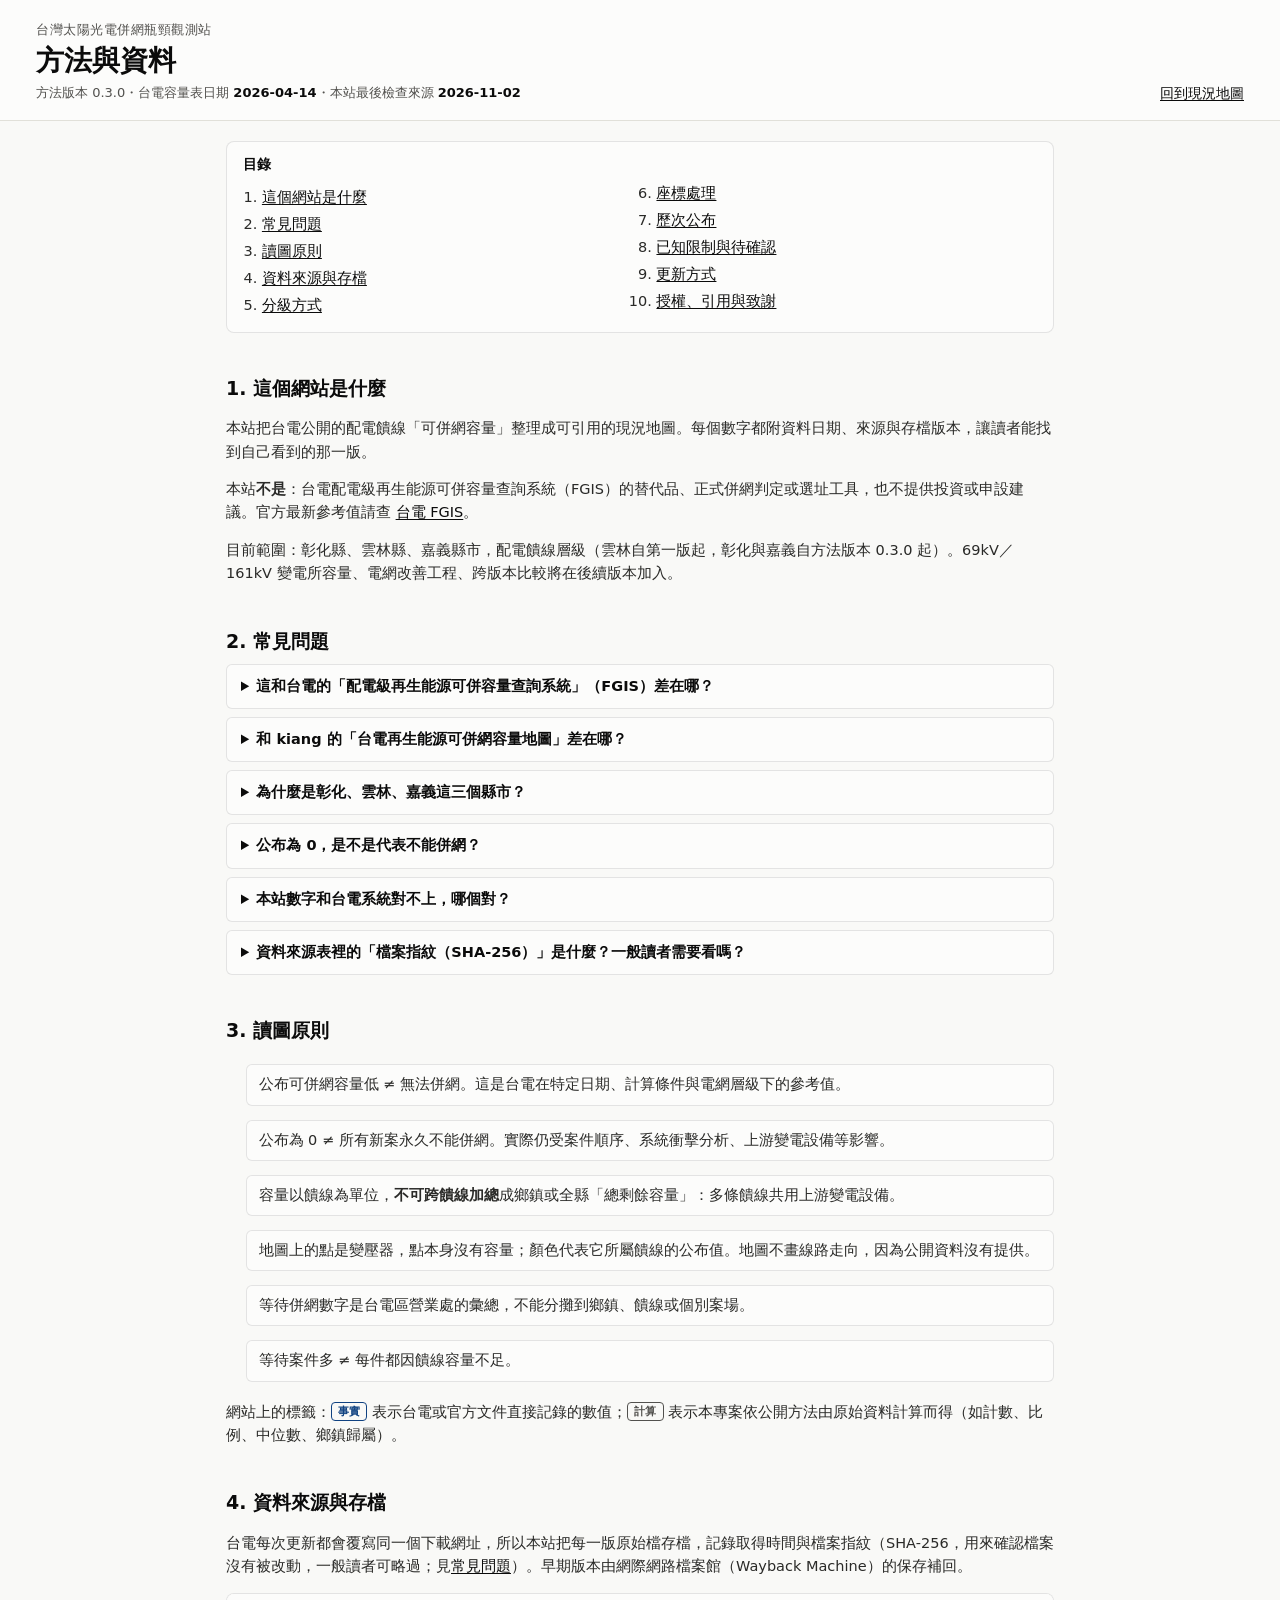
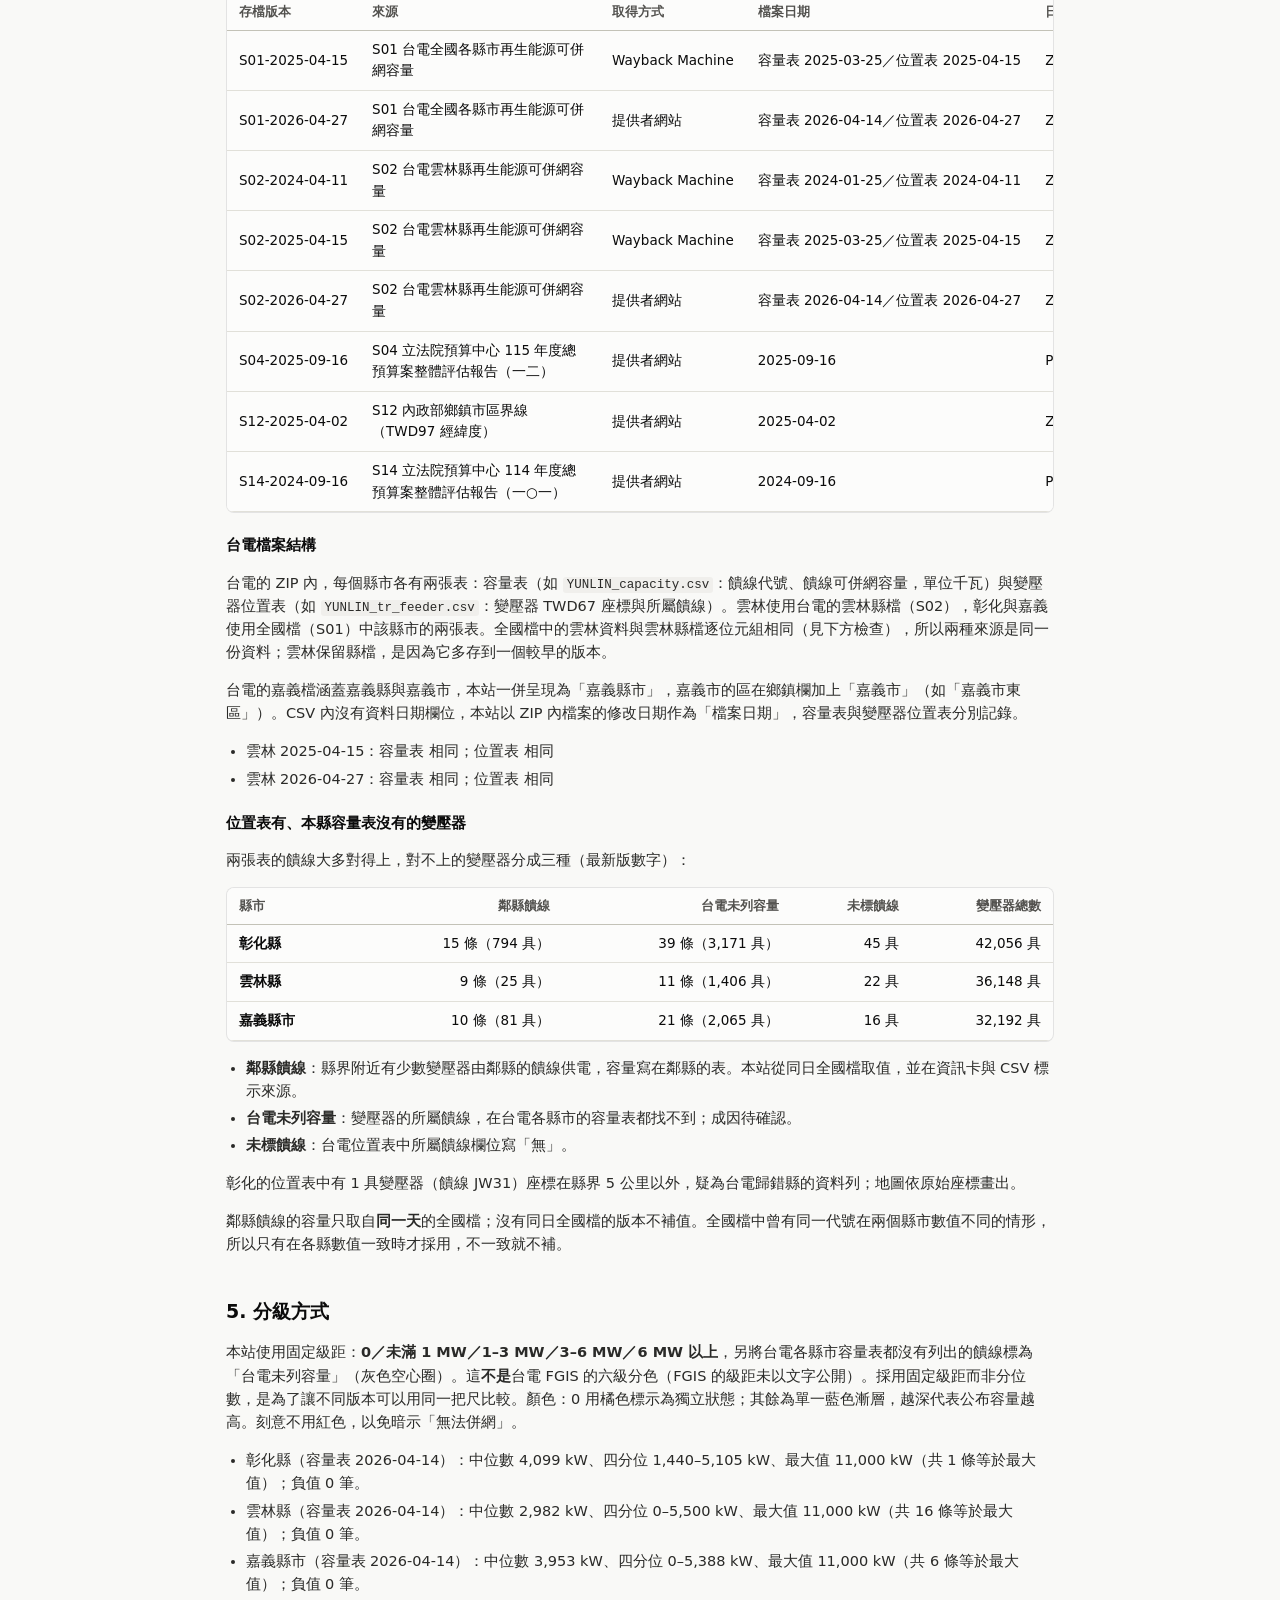
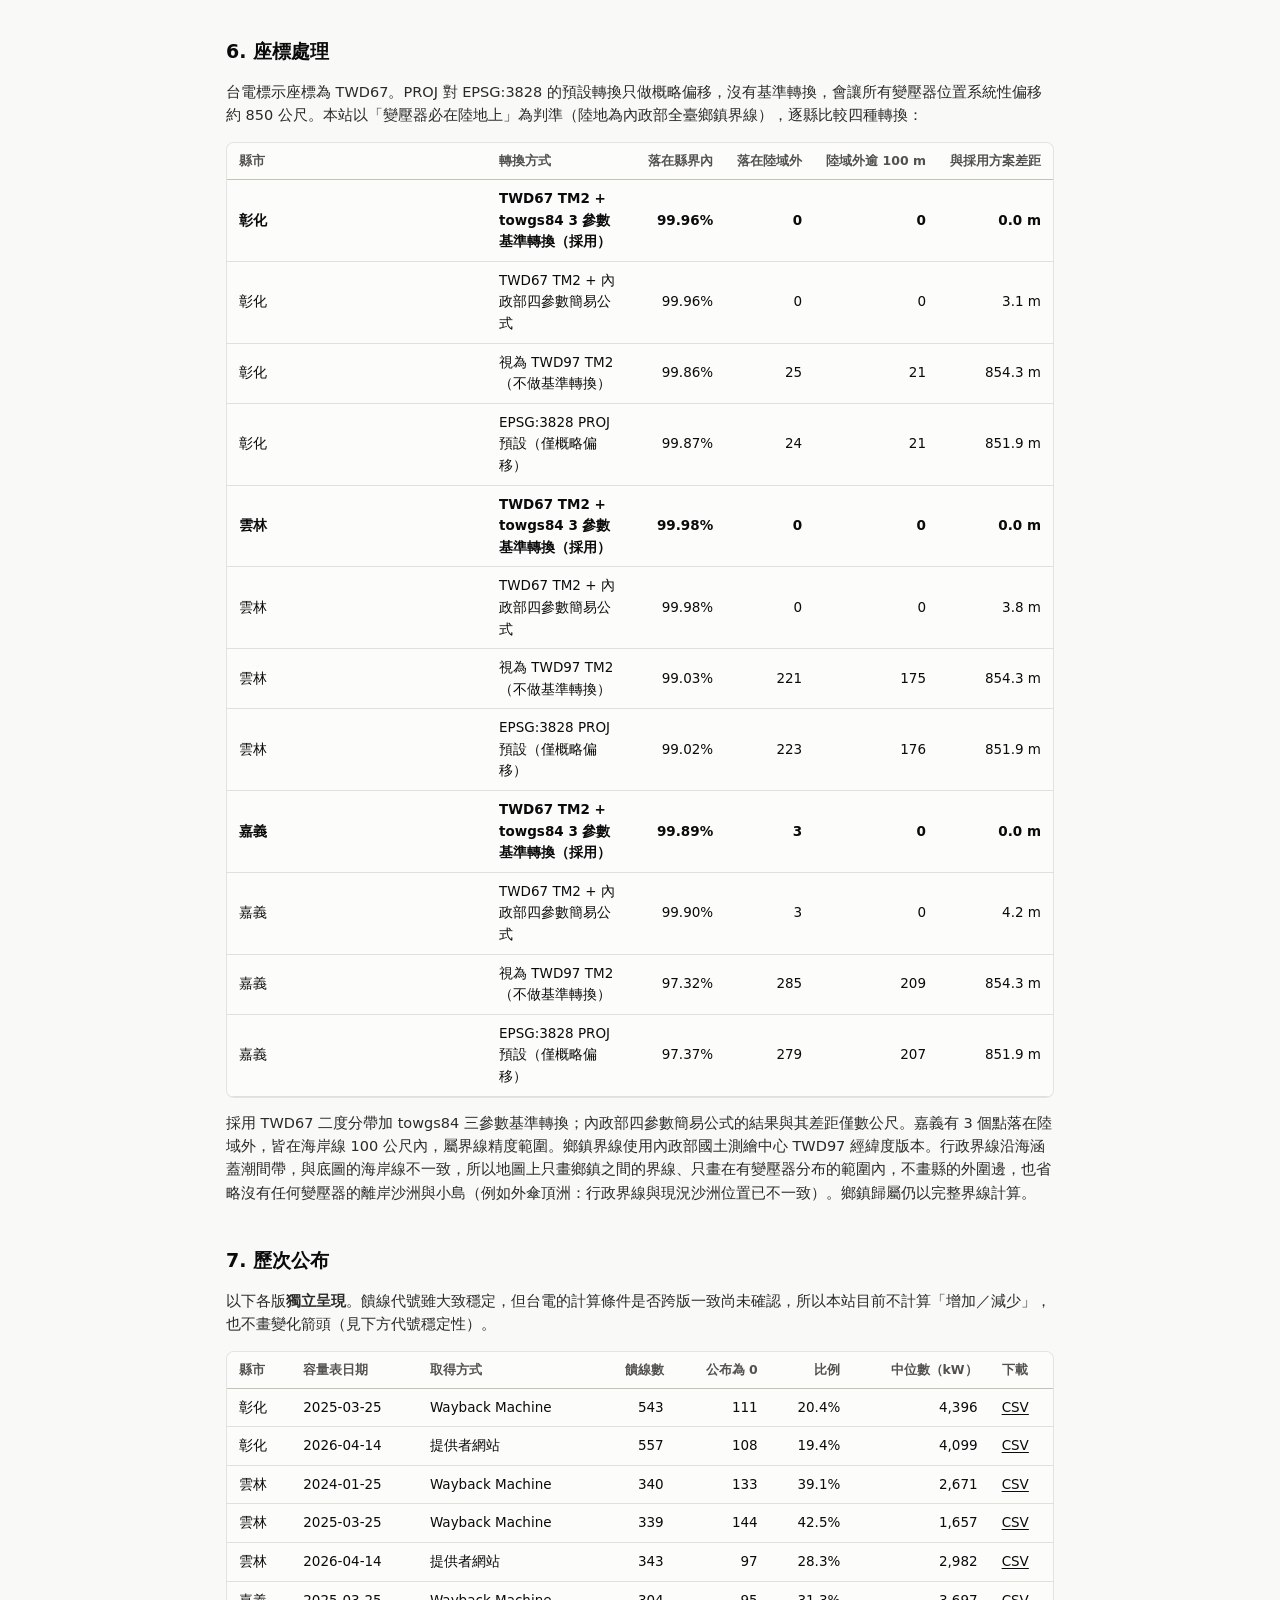
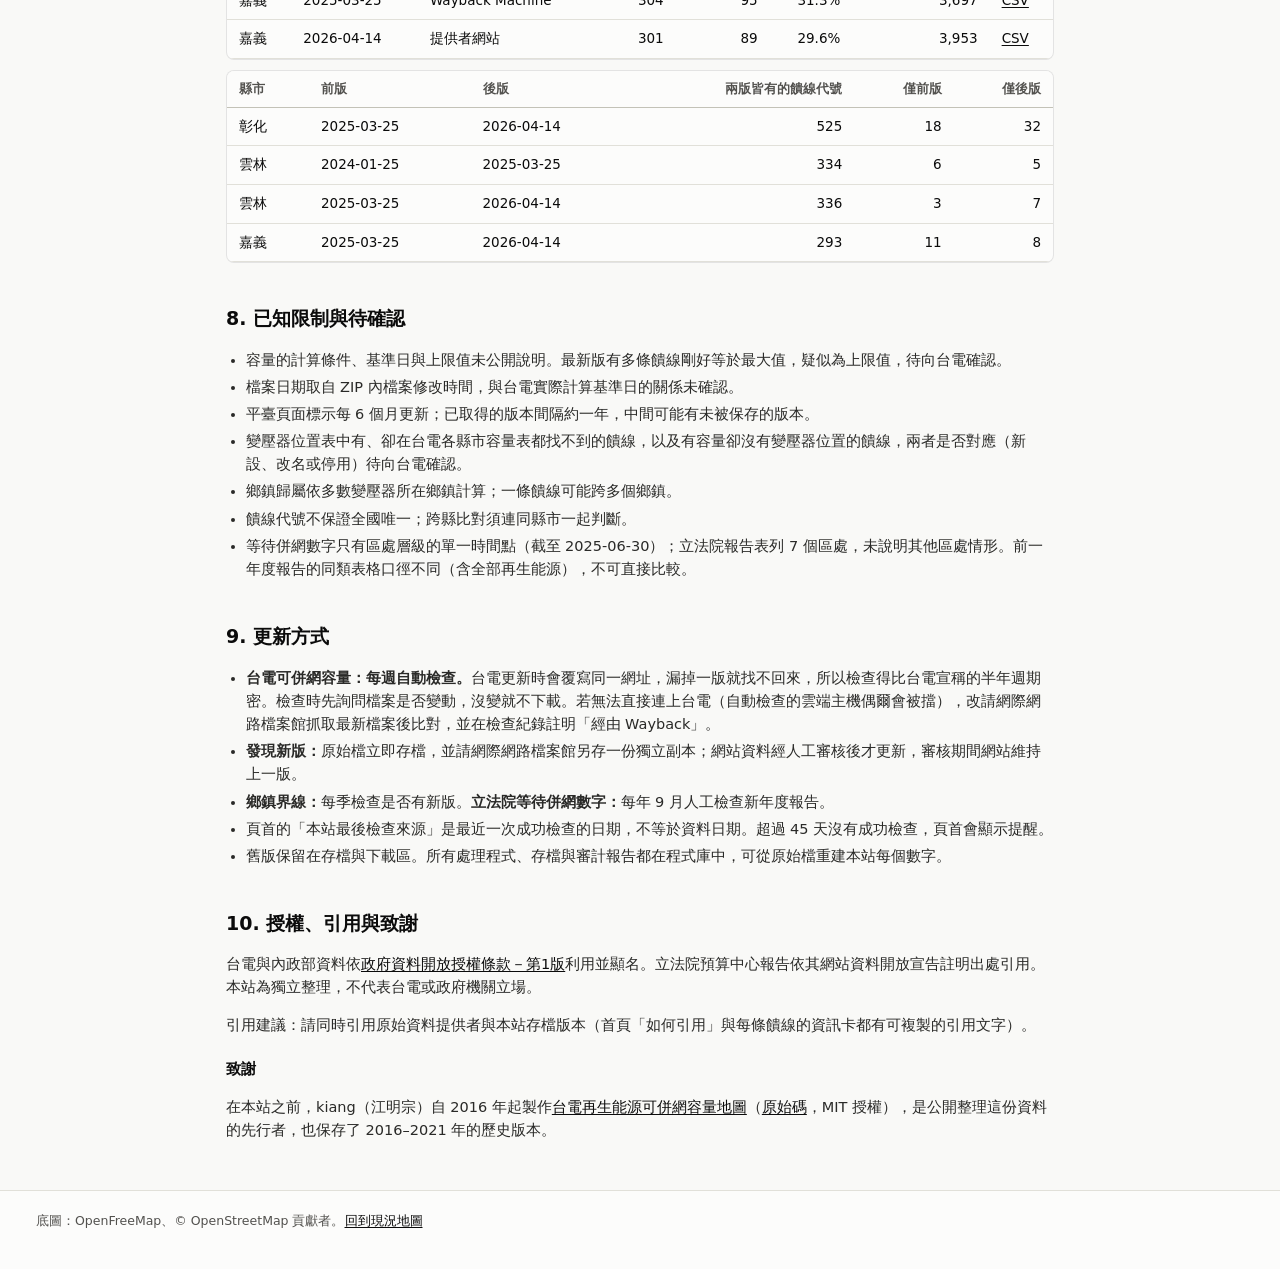
==== commit e723852d: "Handle nested ZIP members and retry the review PR Taipower's 2026-10-30 national file puts every mem" ====
--- a/web/methods.html
+++ b/web/methods.html
@@ -203,7 +203,7 @@
     : path);
   const S = await getJSON("data/summary.json");
   const CS = S.counties;
-  const origin = { publisher_live: "提供者網站", wayback: "Wayback Machine" };
+  const origin = { publisher_live: "提供者網站", wayback: "Wayback Machine", wayback_relay: "Wayback Machine（當次即時擷取）" };
   const basis = { zip_member_mtime: "ZIP 內檔案日期", pdf_creation_date: "PDF 建立日期" };
   const link = (path) => (CFG.repoUrl ? `<a href="${esc(CFG.repoUrl)}/blob/${esc(CFG.repoBranch || "main")}/${esc(path)}">存檔</a>` : "");
   const $ = (id) => document.getElementById(id);
@@ -216,7 +216,7 @@
   // (every county table in one ZIP carries the same dates).
   const tableDates = (a) => {
     const m = Object.fromEntries((a.members || "").split(";").filter(Boolean).map((x) => x.split("@")));
-    const cap = Object.keys(m).find((k) => k.endsWith("_capacity.csv") && !k.startsWith("schema"));
+    const cap = Object.keys(m).find((k) => k.endsWith("_capacity.csv") && !k.split("/").pop().startsWith("schema"));
     const tr = cap && cap.replace("_capacity.csv", "_tr_feeder.csv");
     return cap && m[tr] ? `容量表 ${m[cap]}／位置表 ${m[tr]}` : a.file_date;
   };
